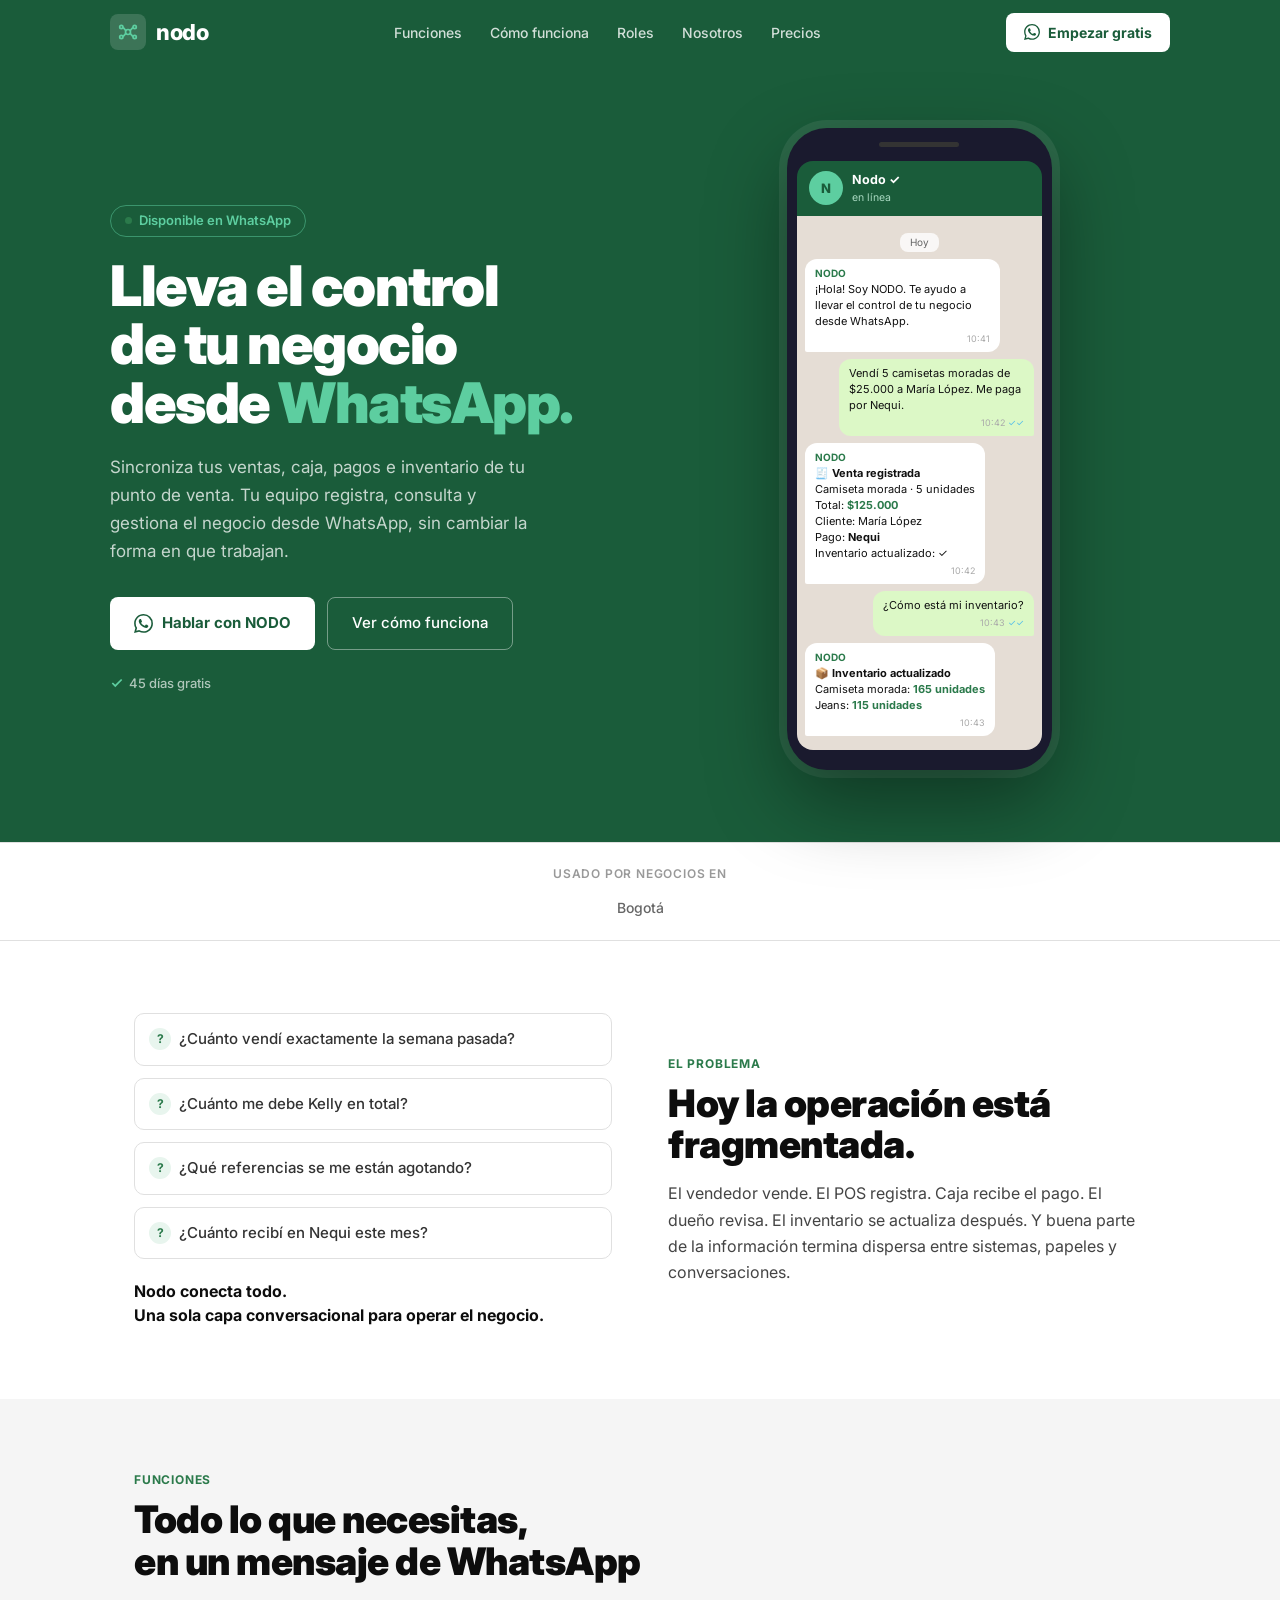
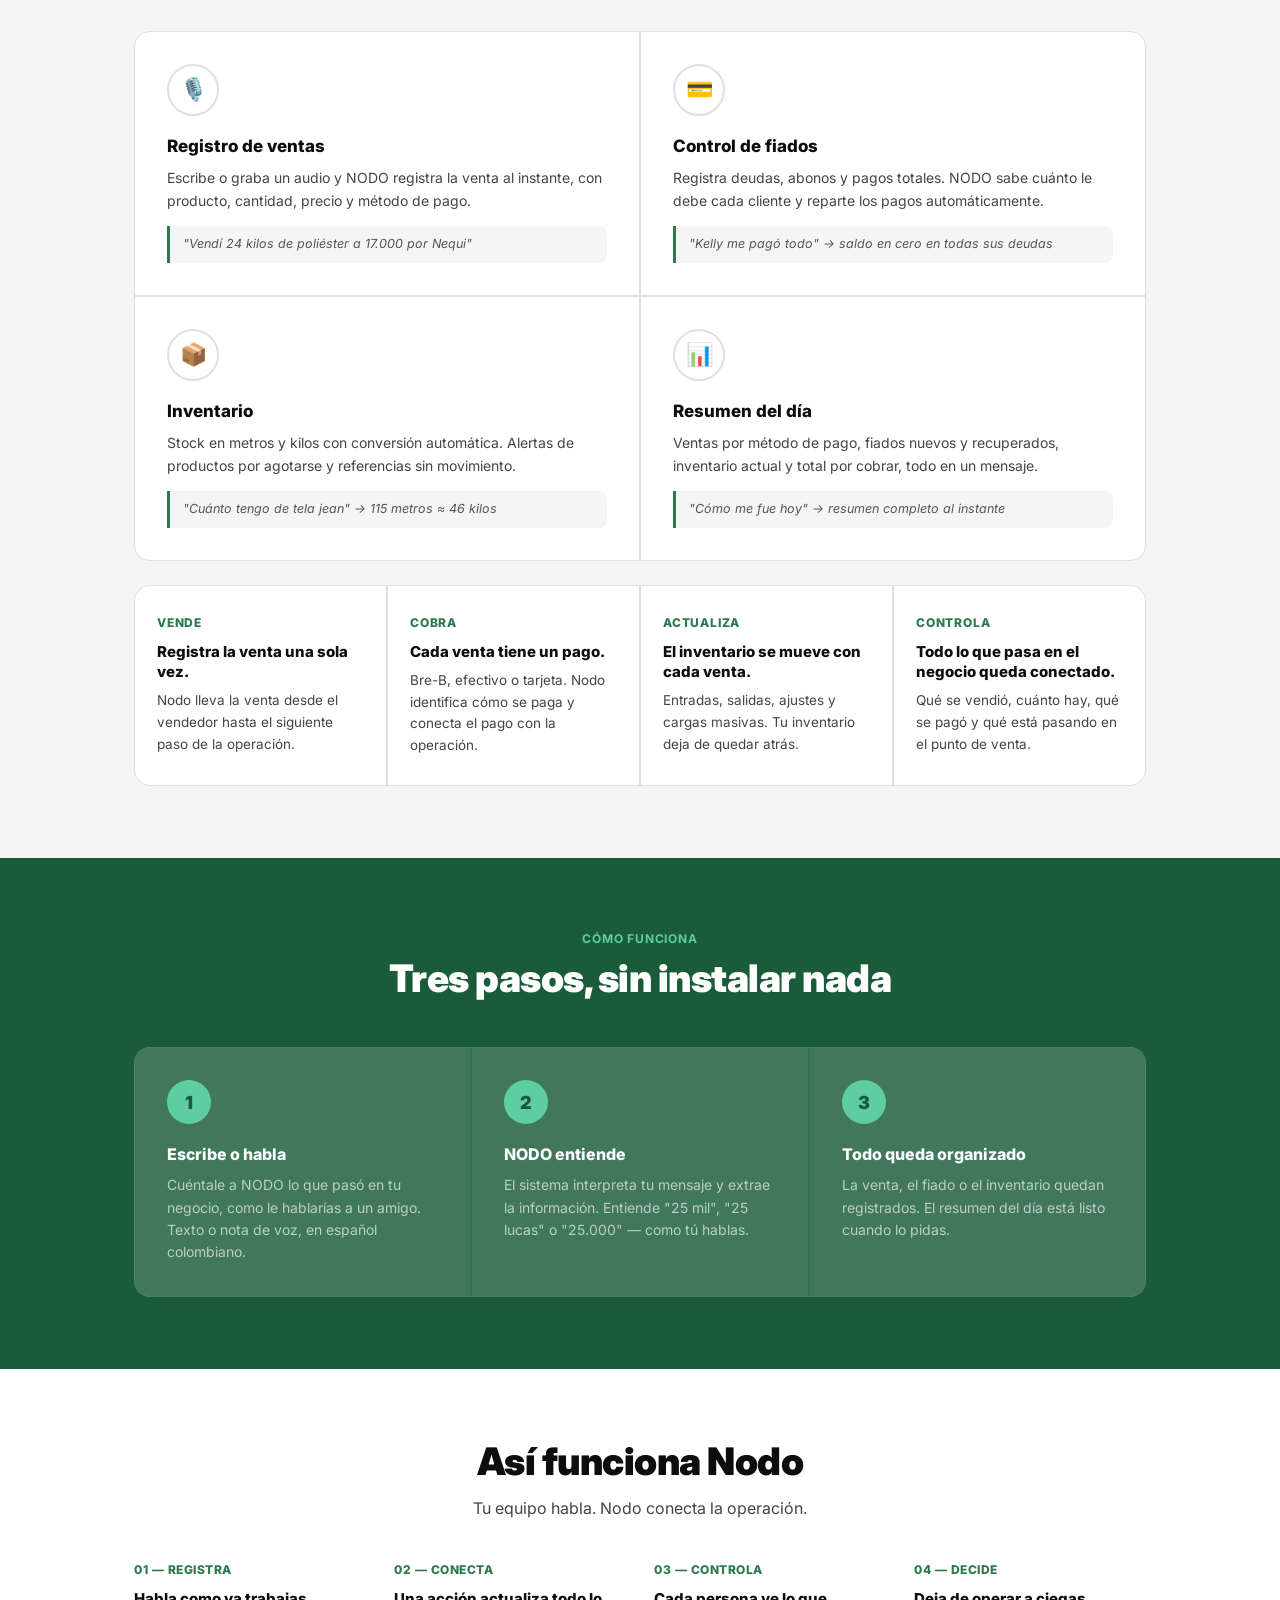
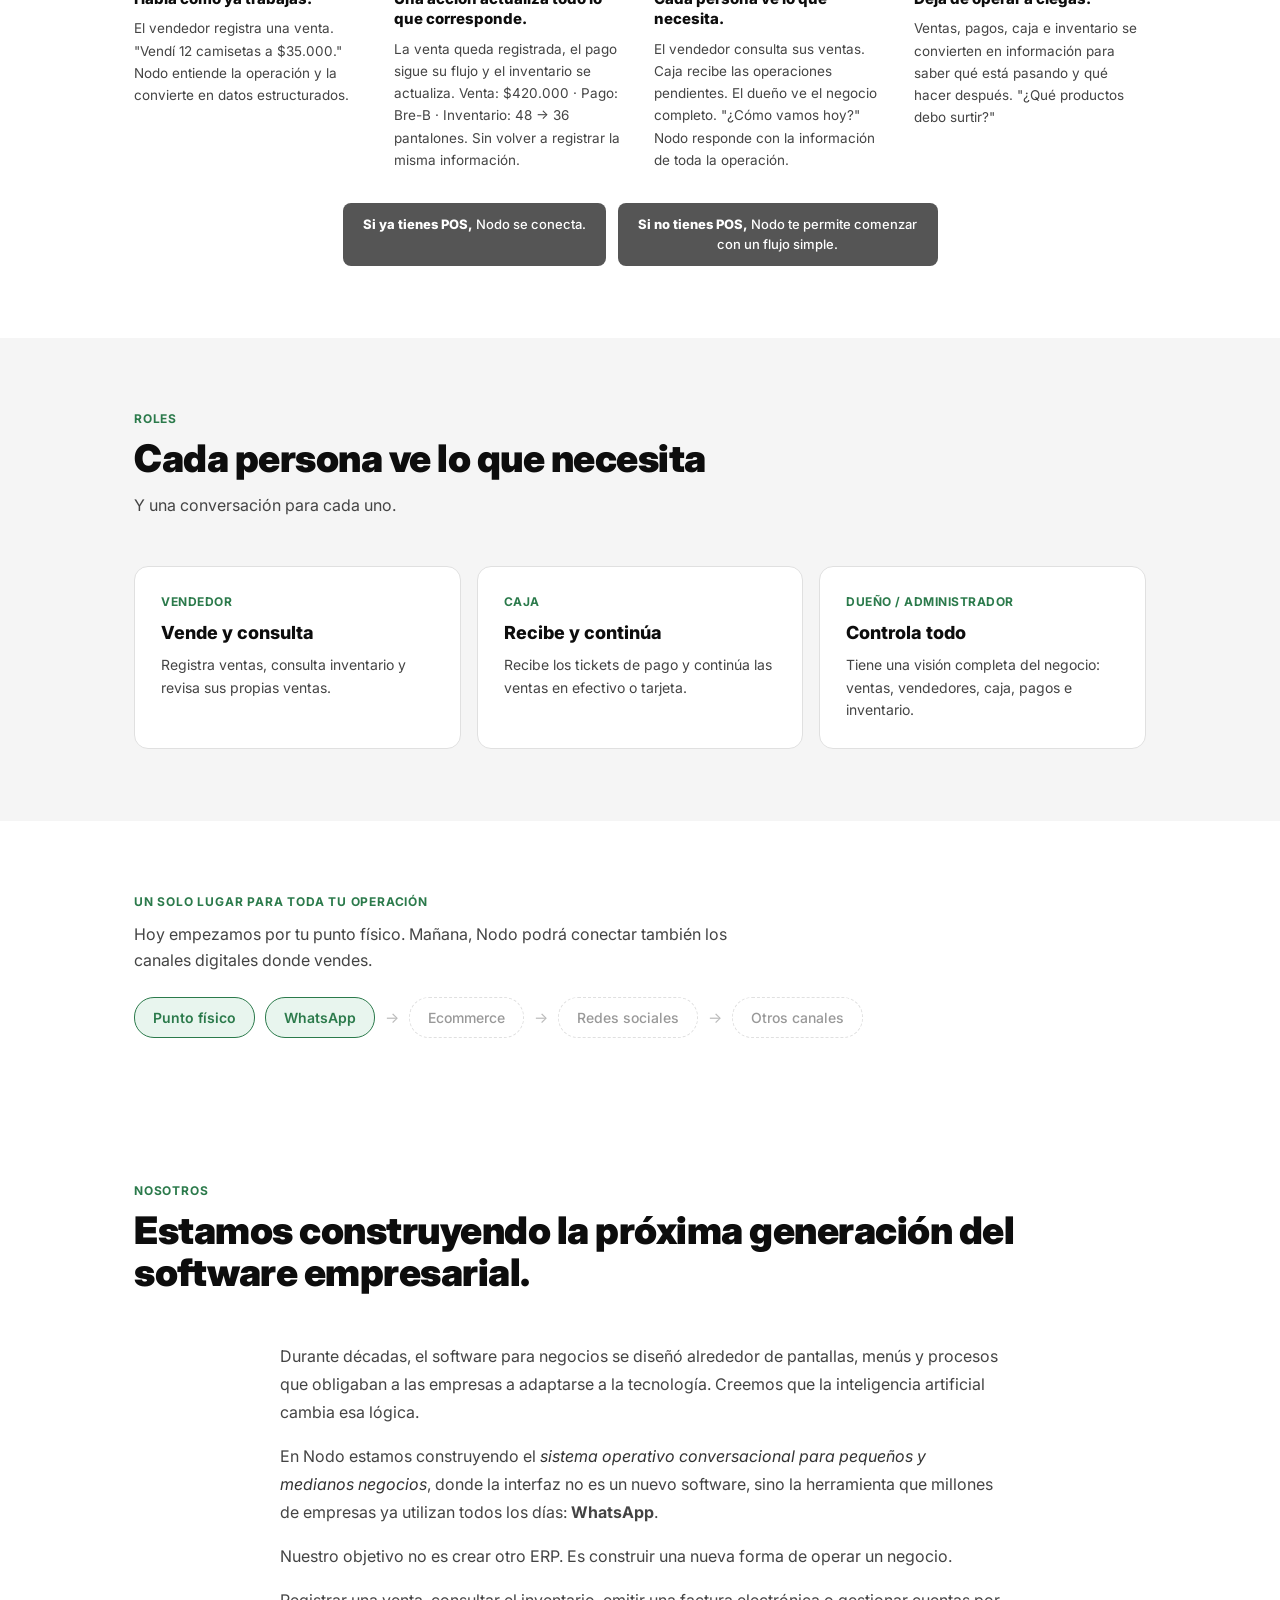
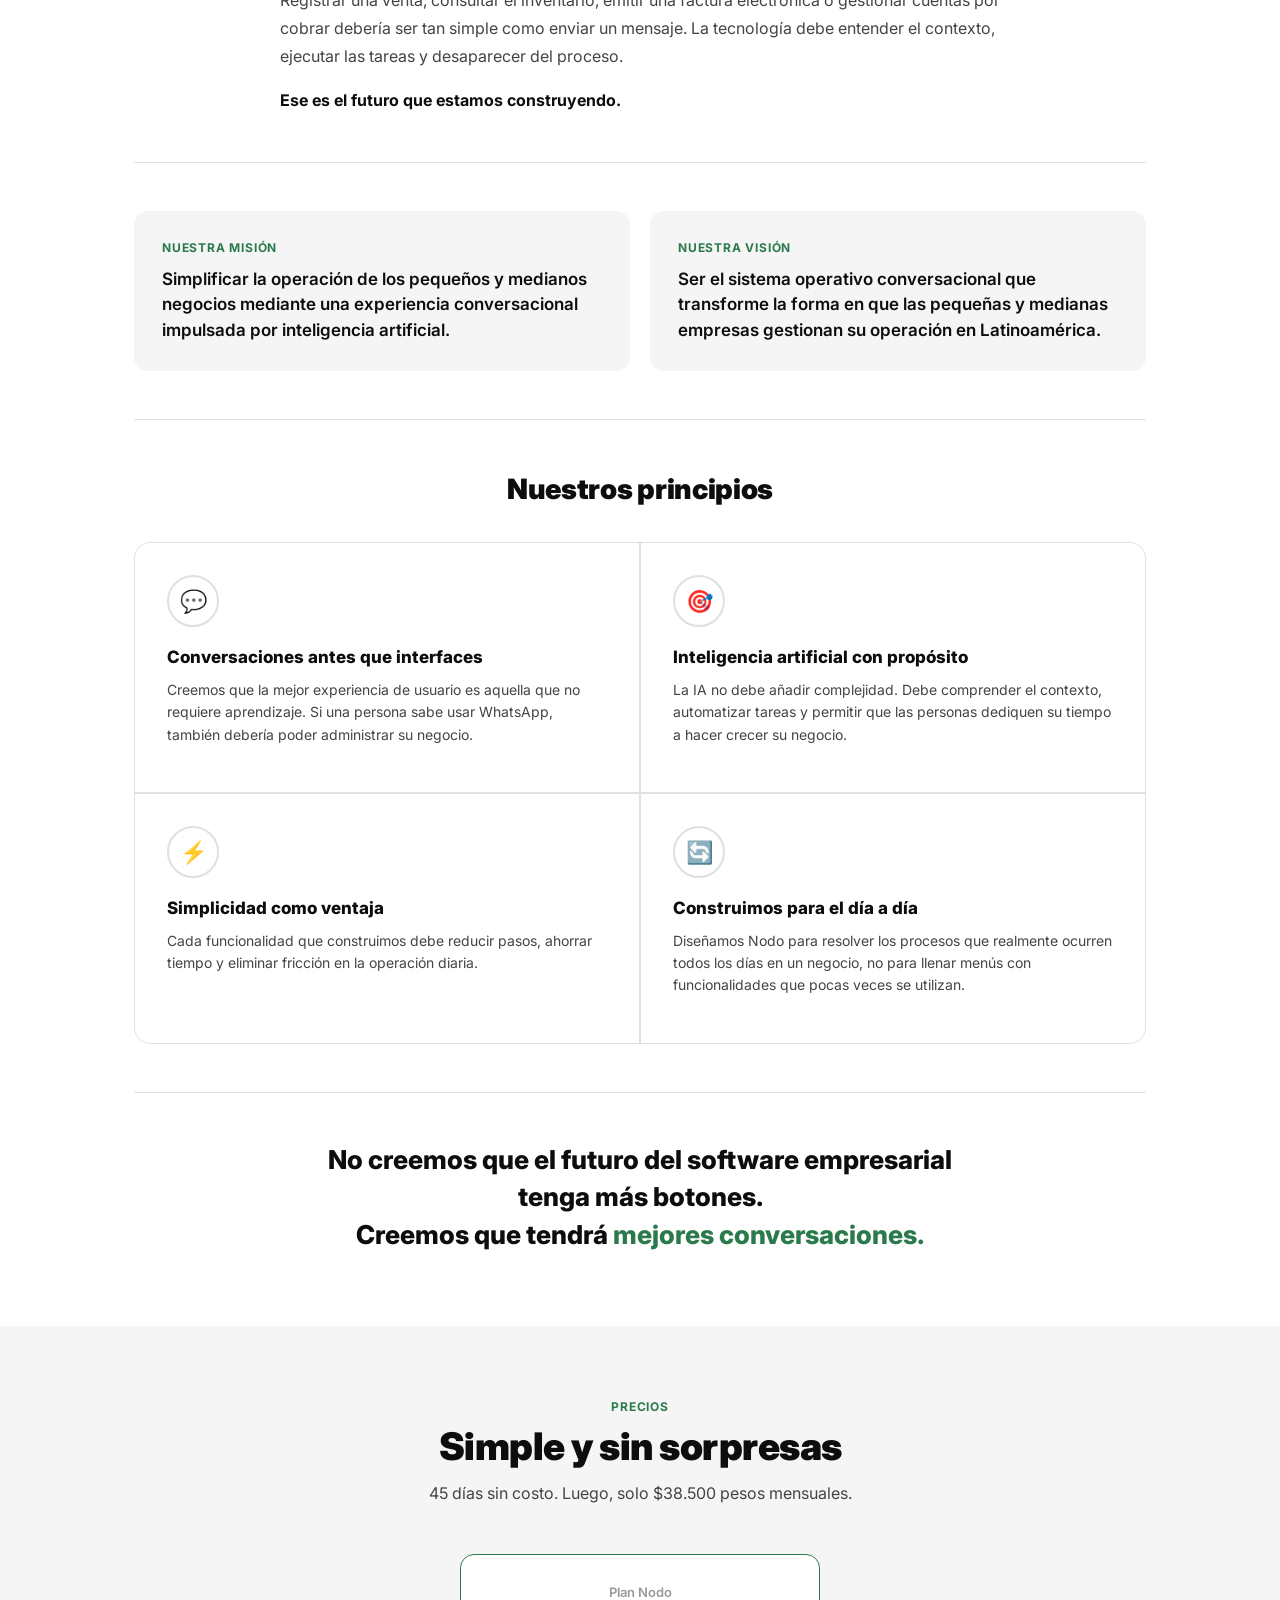
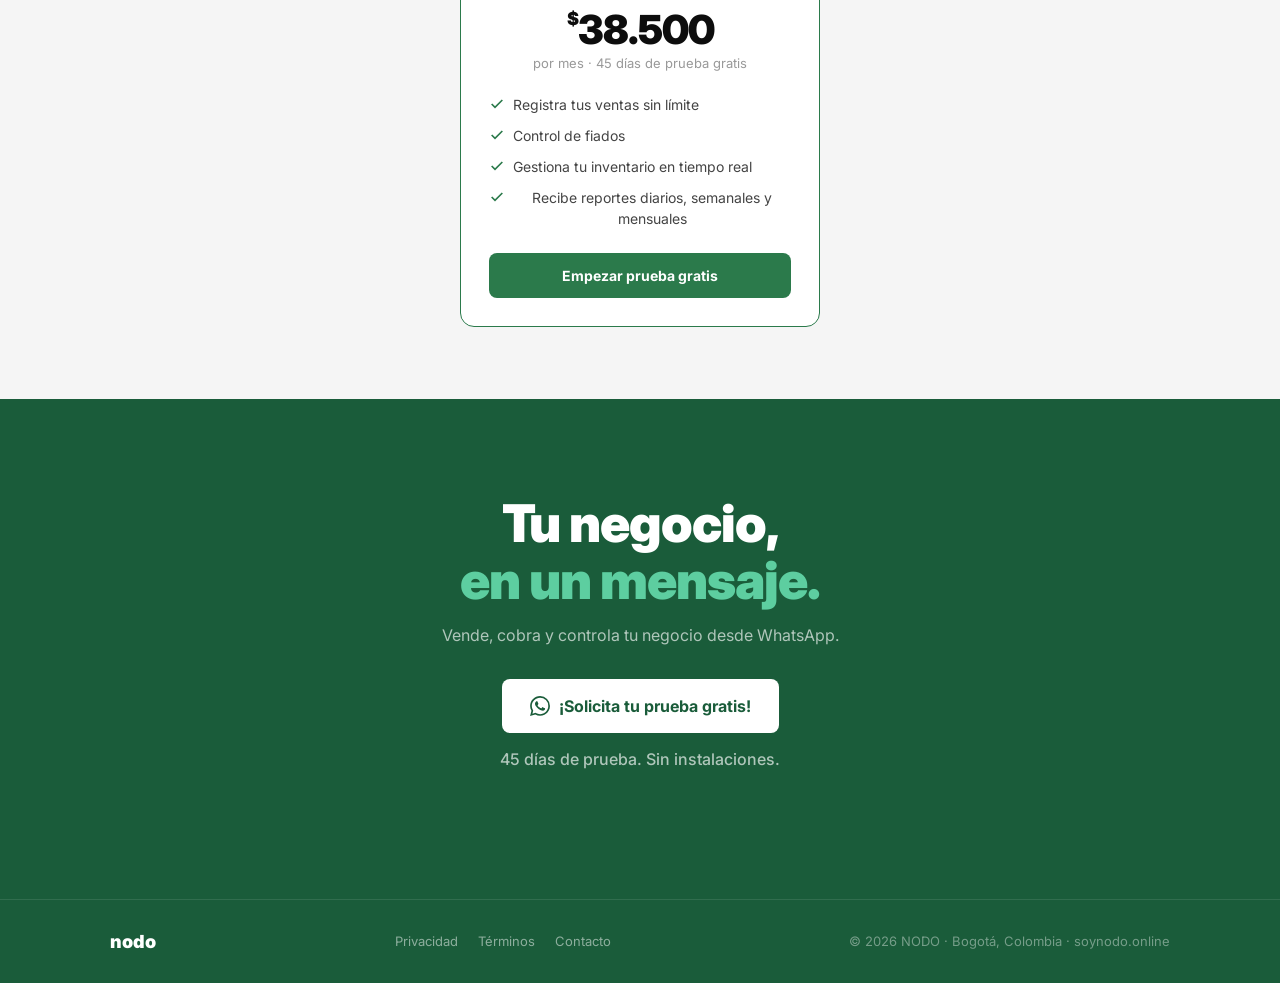
==== index.html @ f7e4795a "MVP 2" ====
<!DOCTYPE html>
<html lang="es">
<head>
<meta charset="UTF-8">
<meta name="viewport" content="width=device-width, initial-scale=1.0">
<title>NODO — Tu negocio, en un mensaje.</title>
<meta name="description" content="Sincroniza tus ventas, caja, pagos e inventario de tu punto de venta. Vende, cobra y controla tu negocio desde WhatsApp.">
<meta property="og:title" content="NODO — Tu negocio, en un mensaje.">
<meta property="og:description" content="Sincroniza tus ventas, caja, pagos e inventario de tu punto de venta. Vende, cobra y controla tu negocio desde WhatsApp.">
<meta property="og:type" content="website">
<link rel="preconnect" href="https://fonts.googleapis.com">
<link rel="preconnect" href="https://fonts.gstatic.com" crossorigin>
<link href="https://fonts.googleapis.com/css2?family=Inter:wght@400;500;600;700;800;900&display=swap" rel="stylesheet">
<style>
*,*::before,*::after{box-sizing:border-box;margin:0;padding:0}
html{scroll-behavior:smooth;-webkit-text-size-adjust:100%}

:root{
  --verde-hdr:  #1A5C3A;
  --verde-main: #2B7A4B;
  --verde-btn:  #2B7A4B;
  --verde-txt:  #2B7A4B;
  --verde-lt:   #E8F5EE;
  --negro:      #0D0D0D;
  --gris-txt:   #444444;
  --gris-lt:    #F5F5F5;
  --borde:      #E0E0E0;
  --blanco:     #FFFFFF;
  --f: 'Inter', sans-serif;
}

body{font-family:var(--f);color:var(--negro);background:var(--blanco);line-height:1.5;font-size:16px}

/* ── Helpers ── */
.container{max-width:1060px;margin:0 auto;padding:0 24px}
.tag-pill{
  display:inline-flex;align-items:center;gap:7px;
  border:1.5px solid var(--verde-main);
  color:var(--verde-main);border-radius:20px;
  padding:5px 14px;font-size:13px;font-weight:600;
}
.tag-pill::before{
  content:'';width:7px;height:7px;border-radius:50%;
  background:var(--verde-main);
}

/* ── Nav ── */
nav{
  background:var(--verde-hdr);
  padding:0 24px;
}
.nav-inner{
  max-width:1060px;margin:0 auto;
  display:flex;align-items:center;justify-content:space-between;
  height:64px;
}
.nav-logo{
  display:flex;align-items:center;gap:10px;
  font-size:22px;font-weight:800;color:#fff;
  letter-spacing:-0.5px;
}
.nav-logo-icon{
  width:36px;height:36px;
  background:rgba(255,255,255,0.15);
  border-radius:8px;
  display:flex;align-items:center;justify-content:center;
}
.nav-logo-icon svg{width:20px;height:20px}
.nav-links{display:flex;gap:28px;list-style:none}
.nav-links a{font-size:14px;font-weight:500;color:rgba(255,255,255,.8);text-decoration:none}
.nav-links a:hover{color:#fff}
.nav-cta{
  display:flex;align-items:center;gap:8px;
  background:#fff;color:var(--verde-hdr);
  border:none;border-radius:8px;
  padding:9px 18px;font-size:14px;font-weight:700;
  font-family:var(--f);cursor:pointer;text-decoration:none;
  transition:opacity .15s;
}
.nav-cta:hover{opacity:.9}
.nav-cta svg{width:16px;height:16px;flex-shrink:0}

/* ── Hero ── */
.hero{
  background:var(--verde-hdr);
  padding:64px 24px 72px;
}
.hero-inner{
  max-width:1060px;margin:0 auto;
  display:grid;grid-template-columns:1fr 1fr;
  gap:56px;align-items:center;
}
.hero-tag{margin-bottom:20px}
.hero h1{
  font-size:clamp(38px,5vw,56px);
  font-weight:900;
  line-height:1.05;
  letter-spacing:-1.5px;
  color:#fff;
  margin-bottom:20px;
}
.hero h1 em{
  font-style:normal;
  color:#5DCEA0;
}
.hero-desc{
  font-size:17px;color:rgba(255,255,255,.75);
  line-height:1.65;margin-bottom:32px;
  max-width:420px;
}
.hero-ctas{display:flex;gap:12px;flex-wrap:wrap;margin-bottom:24px}
.btn-wsp{
  display:inline-flex;align-items:center;gap:9px;
  background:#fff;color:var(--verde-hdr);
  border:none;border-radius:8px;
  padding:14px 24px;font-size:15px;font-weight:700;
  font-family:var(--f);cursor:pointer;text-decoration:none;
  transition:opacity .15s;
}
.btn-wsp:hover{opacity:.92}
.btn-wsp svg{width:19px;height:19px;flex-shrink:0}
.btn-outline{
  display:inline-flex;align-items:center;gap:8px;
  background:transparent;color:#fff;
  border:1.5px solid rgba(255,255,255,.4);border-radius:8px;
  padding:14px 24px;font-size:15px;font-weight:500;
  font-family:var(--f);cursor:pointer;text-decoration:none;
  transition:border-color .15s;
}
.btn-outline:hover{border-color:rgba(255,255,255,.8)}
.hero-checks{
  display:flex;gap:20px;flex-wrap:wrap;
  font-size:13px;color:rgba(255,255,255,.65);font-weight:500;
}
.hero-checks span{display:flex;align-items:center;gap:5px}
.hero-checks svg{width:14px;height:14px;color:#5DCEA0;flex-shrink:0}

/* ── Teléfono ── */
.phone-wrap{display:flex;justify-content:center}
.phone{
  background:#1a1a2e;
  border-radius:40px;
  padding:14px 10px 20px;
  width:265px;
  box-shadow:0 32px 80px rgba(0,0,0,.4),0 0 0 8px rgba(255,255,255,.08);
}
.phone-notch{
  width:80px;height:5px;background:#333;
  border-radius:3px;margin:0 auto 14px;
}
.chat-hdr{
  background:var(--verde-hdr);
  border-radius:16px 16px 0 0;
  padding:10px 12px;
  display:flex;align-items:center;gap:9px;
}
.chat-av{
  width:34px;height:34px;background:#5DCEA0;
  border-radius:50%;display:flex;align-items:center;justify-content:center;
  font-size:13px;font-weight:800;color:var(--verde-hdr);flex-shrink:0;
}
.chat-hdr-name{color:#fff;font-size:12.5px;font-weight:700}
.chat-hdr-status{color:#A8D8C0;font-size:10.5px}
.chat-body{
  background:#E5DDD5;
  padding:12px 8px 14px;
  display:flex;flex-direction:column;gap:7px;
  border-radius:0 0 16px 16px;
}
.chat-date{text-align:center}
.chat-date span{
  background:rgba(255,255,255,.78);
  color:#666;font-size:10px;
  padding:2px 10px;border-radius:8px;display:inline-block;
}
.bu,.bn{
  max-width:195px;border-radius:12px;
  padding:7px 10px;font-size:11px;line-height:1.45;
}
.bu{
  align-self:flex-end;
  background:#DCF8C6;color:#111;
  border-bottom-right-radius:2px;
}
.bn{
  align-self:flex-start;
  background:#fff;color:#111;
  border-bottom-left-radius:2px;
}
.bn-name{font-size:10px;font-weight:700;color:var(--verde-main);margin-bottom:2px}
.bt{font-size:9px;color:#aaa;text-align:right;margin-top:2px}
.bck{color:#53BDEB}
.bb{font-weight:700}
.bg{color:var(--verde-main);font-weight:700}

/* ── Partners strip ── */
.strip{
  border-top:1px solid var(--borde);
  border-bottom:1px solid var(--borde);
  padding:22px 0;text-align:center;
}
.strip p{font-size:12px;color:#999;font-weight:600;text-transform:uppercase;letter-spacing:.8px;margin-bottom:14px}
.strip-cities{
  display:flex;align-items:center;justify-content:center;
  gap:10px;flex-wrap:wrap;
}
.strip-cities span{font-size:14px;color:#666;font-weight:500}
.strip-cities .dot{color:#ccc}

/* ── Sección genérica ── */
.sec{padding:72px 0}
.sec-alt{background:var(--gris-lt)}
.sec-verde{background:var(--verde-hdr)}
.eyebrow{
  font-size:12px;font-weight:700;color:var(--verde-main);
  text-transform:uppercase;letter-spacing:.8px;margin-bottom:10px;
}
.eyebrow-white{color:#5DCEA0}
.sec-title{
  font-size:clamp(26px,4vw,38px);
  font-weight:900;letter-spacing:-.5px;line-height:1.1;
  margin-bottom:12px;
}
.sec-title-white{color:#fff}
.sec-sub{font-size:16px;color:var(--gris-txt);line-height:1.65;max-width:520px}
.sec-sub-white{color:rgba(255,255,255,.7)}
.sec-hdr{margin-bottom:48px}

/* ── Problema ── */
.problema-inner{
  display:grid;grid-template-columns:1fr 1fr;
  gap:56px;align-items:center;
}
.preguntas{display:flex;flex-direction:column;gap:12px}
.preg{
  background:#fff;
  border:1.5px solid var(--borde);
  border-radius:10px;
  padding:14px 18px 14px 44px;
  font-size:15px;color:#333;font-weight:500;
  position:relative;
}
.preg::before{
  content:'?';
  position:absolute;left:14px;top:50%;transform:translateY(-50%);
  width:22px;height:22px;background:var(--verde-lt);
  border-radius:50%;font-size:12px;font-weight:700;
  color:var(--verde-main);text-align:center;line-height:22px;
}

/* ── Features ── */
.feat-grid{
  display:grid;grid-template-columns:repeat(2,1fr);
  gap:2px;background:var(--borde);
  border-radius:16px;overflow:hidden;border:1px solid var(--borde);
}
.feat{
  background:#fff;padding:32px;
}
.feat-ico{
  width:52px;height:52px;border-radius:50%;
  border:2px solid var(--borde);
  display:flex;align-items:center;justify-content:center;
  margin-bottom:18px;font-size:22px;
  background:#fff;
}
.feat h3{font-size:17px;font-weight:800;margin-bottom:8px}
.feat p{font-size:14px;color:var(--gris-txt);line-height:1.6;margin-bottom:14px}
.feat-ej{
  background:var(--gris-lt);
  border-left:3px solid var(--verde-main);
  border-radius:0 8px 8px 0;
  padding:9px 13px;
  font-size:12.5px;color:#555;font-style:italic;line-height:1.5;
}
.flujo-grid{
  display:grid;grid-template-columns:repeat(4,1fr);
  gap:2px;background:var(--borde);
  border-radius:16px;overflow:hidden;border:1px solid var(--borde);
  margin-top:24px;
}
.flujo-item{background:#fff;padding:28px 22px}
.flujo-label{font-size:12px;font-weight:800;color:var(--verde-main);text-transform:uppercase;letter-spacing:.8px;margin-bottom:10px}
.flujo-item h4{font-size:15px;font-weight:800;margin-bottom:8px;line-height:1.35}
.flujo-item p{font-size:13.5px;color:var(--gris-txt);line-height:1.6}

/* ── Pasos ── */
.pasos-grid{
  display:grid;grid-template-columns:repeat(3,1fr);
  gap:2px;background:rgba(255,255,255,.12);
  border-radius:16px;overflow:hidden;
  border:1px solid rgba(255,255,255,.12);
  margin-top:48px;
}
.paso{
  background:rgba(255,255,255,.06);
  padding:32px;
}
.paso-num{
  width:44px;height:44px;
  background:#5DCEA0;color:var(--verde-hdr);
  border-radius:50%;display:flex;align-items:center;justify-content:center;
  font-size:18px;font-weight:900;margin-bottom:18px;
}
.paso h3{font-size:16px;font-weight:800;color:#fff;margin-bottom:8px}
.paso p{font-size:14px;color:rgba(255,255,255,.65);line-height:1.6}

/* ── Así funciona (ampliado) ── */
.registra-grid{display:grid;grid-template-columns:repeat(4,1fr);gap:28px;margin-bottom:32px}
.registra-num{font-size:12px;font-weight:800;color:var(--verde-main);text-transform:uppercase;letter-spacing:.5px;margin-bottom:10px}
.registra-item h4{font-size:15px;font-weight:800;margin-bottom:8px;line-height:1.35}
.registra-item p{font-size:13.5px;color:var(--gris-txt);line-height:1.65}
.pos-badges{display:flex;gap:12px;flex-wrap:wrap;justify-content:center;margin-top:8px}
.pos-badge{background:#555;color:#fff;font-size:13px;font-weight:500;padding:12px 20px;border-radius:8px;max-width:320px;text-align:center;line-height:1.5}
.pos-badge strong{font-weight:800}

/* ── Roles ── */
.roles-grid{display:grid;grid-template-columns:repeat(3,1fr);gap:16px}
.role-card{background:#fff;border:1.5px solid var(--borde);border-radius:14px;padding:26px}
.role-tag{font-size:12px;color:var(--verde-main);font-weight:700;text-transform:uppercase;letter-spacing:.5px;margin-bottom:8px}
.role-card h4{font-size:18px;font-weight:800;margin-bottom:8px}
.role-card p{font-size:14px;color:var(--gris-txt);line-height:1.6}

/* ── Canales ── */
.canales-row{display:flex;align-items:center;gap:10px;flex-wrap:wrap;margin-top:24px}
.canal-chip{
  border-radius:20px;padding:9px 18px;font-size:14px;font-weight:600;
  border:1.5px solid var(--verde-main);color:var(--verde-main);background:var(--verde-lt);
}
.canal-chip.proximo{border:1.5px dashed var(--borde);color:#999;background:transparent;font-weight:500}
.canal-arrow{color:#bbb;font-size:15px}

/* ── Nosotros ── */
.nosotros-lead{max-width:720px;margin:0 auto 8px}
.nosotros-lead p{font-size:16px;color:var(--gris-txt);line-height:1.75;margin-bottom:16px}
.nosotros-lead p:last-child{margin-bottom:0}
.nosotros-lead em{font-style:italic;color:#333}
.divider{border-top:1px solid var(--borde);margin:48px 0}
.duo-grid{display:grid;grid-template-columns:1fr 1fr;gap:20px}
.duo-card{background:var(--gris-lt);border-radius:14px;padding:28px}
.duo-label{font-size:12px;font-weight:700;color:var(--verde-main);text-transform:uppercase;letter-spacing:.8px;margin-bottom:10px}
.duo-text{font-size:17px;color:var(--negro);font-weight:600;line-height:1.5}
.principios-hdr{text-align:center;margin-bottom:32px}
.principios-title{font-size:clamp(22px,3vw,28px);font-weight:900;letter-spacing:-.3px}
.conviccion{max-width:640px;margin:0 auto;text-align:center;font-size:clamp(20px,2.6vw,26px);font-weight:800;color:var(--negro);line-height:1.45}

/* ── Stats ── */
.stats-grid{
  display:grid;grid-template-columns:repeat(3,1fr);
  gap:16px;margin-bottom:48px;
}
.stat{
  background:#fff;border:1.5px solid var(--borde);
  border-radius:12px;padding:24px;text-align:center;
}
.stat-n{
  font-size:40px;font-weight:900;color:var(--verde-main);
  letter-spacing:-1px;line-height:1;margin-bottom:5px;
}
.stat-l{font-size:13px;color:#666;font-weight:500}

/* ── Testimonios ── */
.testis{display:grid;grid-template-columns:repeat(2,1fr);gap:16px}
.testi{
  background:#fff;border:1.5px solid var(--borde);
  border-radius:12px;padding:24px;
}
.testi-stars{color:var(--verde-main);font-size:14px;margin-bottom:12px}
.testi-txt{
  font-size:14px;color:#333;line-height:1.7;
  margin-bottom:16px;font-style:italic;
}
.testi-txt::before{content:'\201C'}
.testi-txt::after{content:'\201D'}
.testi-aut{display:flex;align-items:center;gap:10px}
.testi-av{
  width:38px;height:38px;border-radius:50%;
  background:var(--verde-lt);
  display:flex;align-items:center;justify-content:center;
  font-size:13px;font-weight:700;color:var(--verde-main);flex-shrink:0;
}
.testi-n{font-size:13px;font-weight:700}
.testi-r{font-size:12px;color:#999}

/* ── Precios ── */
.precios-grid{
  display:grid;grid-template-columns:repeat(2,1fr);
  gap:16px;max-width:680px;margin:48px auto 0;
}
.precio{
  background:#fff;border:1.5px solid var(--borde);
  border-radius:14px;padding:28px;
}
.precio.feat-p{
  border-color:var(--verde-main);position:relative;
}
.badge-p{
  position:absolute;top:-13px;left:50%;transform:translateX(-50%);
  background:var(--verde-main);color:#fff;
  font-size:11px;font-weight:700;
  padding:4px 14px;border-radius:20px;white-space:nowrap;
}
.plan-name{font-size:13px;color:#999;font-weight:600;margin-bottom:8px}
.plan-price{
  font-size:40px;font-weight:900;color:var(--negro);
  letter-spacing:-1px;line-height:1;margin-bottom:4px;
}
.plan-price sup{font-size:18px;vertical-align:top;margin-top:6px}
.plan-per{font-size:13px;color:#999;margin-bottom:20px}
.plan-feats{list-style:none;display:flex;flex-direction:column;gap:10px;margin-bottom:24px}
.plan-feats li{
  display:flex;align-items:flex-start;gap:8px;
  font-size:14px;color:#444;
}
.plan-feats li svg{width:16px;height:16px;color:var(--verde-main);flex-shrink:0;margin-top:2px}
.plan-cta{
  display:block;width:100%;text-align:center;
  padding:12px;border-radius:8px;font-size:14px;font-weight:700;
  font-family:var(--f);cursor:pointer;text-decoration:none;
  transition:all .15s;
}
.plan-cta.outline{border:1.5px solid var(--borde);color:#555;background:transparent}
.plan-cta.outline:hover{border-color:var(--verde-main);color:var(--verde-main)}
.plan-cta.solid{background:var(--verde-main);color:#fff;border:none}
.plan-cta.solid:hover{background:var(--verde-hdr)}

/* ── CTA final ── */
.cta-sec{
  background:var(--verde-hdr);
  padding:96px 24px;text-align:center;
}
.cta-sec h2{
  font-size:clamp(32px,5vw,52px);
  font-weight:900;color:#fff;
  letter-spacing:-1px;line-height:1.1;margin-bottom:14px;
}
.cta-sec h2 em{font-style:normal;color:#5DCEA0}
.cta-sec p{font-size:16px;color:rgba(255,255,255,.65);margin-bottom:32px}
.cta-note{margin-top:14px;font-size:13px;color:#5DCEA0;font-weight:500}

/* ── Footer ── */
footer{
  background:var(--verde-hdr);
  border-top:1px solid rgba(255,255,255,.1);
  padding:28px 24px;
}
.footer-inner{
  max-width:1060px;margin:0 auto;
  display:flex;align-items:center;justify-content:space-between;
  flex-wrap:wrap;gap:16px;
}
.footer-logo{font-size:18px;font-weight:900;color:#fff}
.footer-links{display:flex;gap:20px}
.footer-links a{font-size:13px;color:rgba(255,255,255,.5);text-decoration:none}
.footer-links a:hover{color:#fff}
.footer-copy{font-size:13px;color:rgba(255,255,255,.4)}

/* ── Responsive ── */
@media(max-width:768px){
  .hero-inner{grid-template-columns:1fr;gap:40px;padding-bottom:0}
  .phone-wrap{display:none}
  .problema-inner{grid-template-columns:1fr}
  .feat-grid{grid-template-columns:1fr}
  .flujo-grid{grid-template-columns:1fr}
  .pasos-grid{grid-template-columns:1fr}
  .registra-grid{grid-template-columns:1fr}
  .roles-grid{grid-template-columns:1fr}
  .canales-row{flex-wrap:wrap}
  .stats-grid{grid-template-columns:repeat(2,1fr)}
  .testis{grid-template-columns:1fr}
  .precios-grid{grid-template-columns:1fr;max-width:360px}
  .duo-grid{grid-template-columns:1fr}
  .nav-links{display:none}
}
@media(prefers-reduced-motion:reduce){*{animation:none!important;transition:none!important}}
</style>
</head>
<body>

<!-- NAV -->
<nav>
  <div class="nav-inner">
    <div class="nav-logo">
      <div class="nav-logo-icon">
        <svg viewBox="0 0 24 24" fill="none" stroke="#5DCEA0" stroke-width="2" aria-hidden="true"><circle cx="12" cy="12" r="3"/><circle cx="4" cy="6" r="2"/><circle cx="20" cy="6" r="2"/><circle cx="4" cy="18" r="2"/><circle cx="20" cy="18" r="2"/><line x1="6" y1="6.5" x2="10" y2="11"/><line x1="18" y1="6.5" x2="14" y2="11"/><line x1="6" y1="17.5" x2="10" y2="13"/><line x1="18" y1="17.5" x2="14" y2="13"/></svg>
      </div>
      nodo
    </div>
    <ul class="nav-links">
      <li><a href="#funciones">Funciones</a></li>
      <li><a href="#como">Cómo funciona</a></li>
      <li><a href="#roles">Roles</a></li>
      <li><a href="#nosotros">Nosotros</a></li>
      <li><a href="#precios">Precios</a></li>
    </ul>
    <a href="https://wa.me/573115633264?text=Hola" class="nav-cta" target="_blank" rel="noopener">
      <svg viewBox="0 0 24 24" fill="currentColor" aria-hidden="true"><path d="M17.472 14.382c-.297-.149-1.758-.867-2.03-.967-.273-.099-.471-.148-.67.15-.197.297-.767.966-.94 1.164-.173.199-.347.223-.644.075-.297-.15-1.255-.463-2.39-1.475-.883-.788-1.48-1.761-1.653-2.059-.173-.297-.018-.458.13-.606.134-.133.298-.347.446-.52.149-.174.198-.298.298-.497.099-.198.05-.371-.025-.52-.075-.149-.669-1.612-.916-2.207-.242-.579-.487-.5-.669-.51-.173-.008-.371-.01-.57-.01-.198 0-.52.074-.792.372-.272.297-1.04 1.016-1.04 2.479 0 1.462 1.065 2.875 1.213 3.074.149.198 2.096 3.2 5.077 4.487.709.306 1.262.489 1.694.625.712.227 1.36.195 1.871.118.571-.085 1.758-.719 2.006-1.413.248-.694.248-1.289.173-1.413-.074-.124-.272-.198-.57-.347m-5.421 7.403h-.004a9.87 9.87 0 01-5.031-1.378l-.361-.214-3.741.982.998-3.648-.235-.374a9.86 9.86 0 01-1.51-5.26c.001-5.45 4.436-9.884 9.888-9.884 2.64 0 5.122 1.03 6.988 2.898a9.825 9.825 0 012.893 6.994c-.003 5.45-4.437 9.884-9.885 9.884m8.413-18.297A11.815 11.815 0 0012.05 0C5.495 0 .16 5.335.157 11.892c0 2.096.547 4.142 1.588 5.945L.057 24l6.305-1.654a11.882 11.882 0 005.683 1.448h.005c6.554 0 11.89-5.335 11.893-11.893a11.821 11.821 0 00-3.48-8.413z"/></svg>
      Empezar gratis
    </a>
  </div>
</nav>

<!-- HERO -->
<section class="hero">
  <div class="hero-inner">
    <div>
      <div class="hero-tag">
        <div class="tag-pill" style="border-color:rgba(93,206,160,.5);color:#5DCEA0">
          Disponible en WhatsApp
        </div>
      </div>
      <h1>Lleva el control<br>de tu negocio<br>desde <em>WhatsApp.</em></h1>
      <p class="hero-desc">Sincroniza tus ventas, caja, pagos e inventario de tu punto de venta. Tu equipo registra, consulta y gestiona el negocio desde WhatsApp, sin cambiar la forma en que trabajan.</p>
      <div class="hero-ctas">
        <a href="https://wa.me/573115633264?text=Hola" class="btn-wsp" target="_blank" rel="noopener">
          <svg viewBox="0 0 24 24" fill="currentColor" aria-hidden="true"><path d="M17.472 14.382c-.297-.149-1.758-.867-2.03-.967-.273-.099-.471-.148-.67.15-.197.297-.767.966-.94 1.164-.173.199-.347.223-.644.075-.297-.15-1.255-.463-2.39-1.475-.883-.788-1.48-1.761-1.653-2.059-.173-.297-.018-.458.13-.606.134-.133.298-.347.446-.52.149-.174.198-.298.298-.497.099-.198.05-.371-.025-.52-.075-.149-.669-1.612-.916-2.207-.242-.579-.487-.5-.669-.51-.173-.008-.371-.01-.57-.01-.198 0-.52.074-.792.372-.272.297-1.04 1.016-1.04 2.479 0 1.462 1.065 2.875 1.213 3.074.149.198 2.096 3.2 5.077 4.487.709.306 1.262.489 1.694.625.712.227 1.36.195 1.871.118.571-.085 1.758-.719 2.006-1.413.248-.694.248-1.289.173-1.413-.074-.124-.272-.198-.57-.347m-5.421 7.403h-.004a9.87 9.87 0 01-5.031-1.378l-.361-.214-3.741.982.998-3.648-.235-.374a9.86 9.86 0 01-1.51-5.26c.001-5.45 4.436-9.884 9.888-9.884 2.64 0 5.122 1.03 6.988 2.898a9.825 9.825 0 012.893 6.994c-.003 5.45-4.437 9.884-9.885 9.884m8.413-18.297A11.815 11.815 0 0012.05 0C5.495 0 .16 5.335.157 11.892c0 2.096.547 4.142 1.588 5.945L.057 24l6.305-1.654a11.882 11.882 0 005.683 1.448h.005c6.554 0 11.89-5.335 11.893-11.893a11.821 11.821 0 00-3.48-8.413z"/></svg>
          Hablar con NODO
        </a>
        <a href="#como" class="btn-outline">Ver cómo funciona</a>
      </div>
      <div class="hero-checks">
        <span>
          <svg viewBox="0 0 24 24" fill="none" stroke="currentColor" stroke-width="3" aria-hidden="true"><polyline points="20 6 9 17 4 12"/></svg>
          45 días gratis
        </span>
      </div>
    </div>

    <div class="phone-wrap">
      <div class="phone" role="img" aria-label="Chat de WhatsApp con NODO">
        <div class="phone-notch"></div>
        <div class="chat-hdr">
          <div class="chat-av">N</div>
          <div>
            <div class="chat-hdr-name">Nodo ✓</div>
            <div class="chat-hdr-status">en línea</div>
          </div>
        </div>
        <div class="chat-body">
          <div class="chat-date"><span>Hoy</span></div>

          <div class="bn">
            <div class="bn-name">NODO</div>
            ¡Hola! Soy NODO. Te ayudo a llevar el control de tu negocio desde WhatsApp.
            <div class="bt">10:41</div>
          </div>

          <div class="bu">
            Vendí 5 camisetas moradas de $25.000 a María López. Me paga por Nequi.
            <div class="bt">10:42 <span class="bck">✓✓</span></div>
          </div>

          <div class="bn">
            <div class="bn-name">NODO</div>
            <span class="bb">🧾 Venta registrada</span><br>
            Camiseta morada · 5 unidades<br>
            Total: <span class="bg">$125.000</span><br>
            Cliente: María López<br>
            Pago: <span class="bb">Nequi</span><br>
            Inventario actualizado: ✓
            <div class="bt">10:42</div>
          </div>

          <div class="bu">
            ¿Cómo está mi inventario?
            <div class="bt">10:43 <span class="bck">✓✓</span></div>
          </div>

          <div class="bn">
            <div class="bn-name">NODO</div>
            <span class="bb">📦 Inventario actualizado</span><br>
            Camiseta morada: <span class="bg">165 unidades</span><br>
            Jeans: <span class="bg">115 unidades</span>
            <div class="bt">10:43</div>
          </div>
        </div>
      </div>
    </div>
  </div>
</section>

<!-- STRIP -->
<div class="strip">
  <div class="container">
    <p>Usado por negocios en</p>
    <div class="strip-cities">
      <span>Bogotá</span>
    </div>
  </div>
</div>

<!-- PROBLEMA -->
<section class="sec">
  <div class="container">
    <div class="problema-inner">
      <div class="preguntas">
        <div class="preg">¿Cuánto vendí exactamente la semana pasada?</div>
        <div class="preg">¿Cuánto me debe Kelly en total?</div>
        <div class="preg">¿Qué referencias se me están agotando?</div>
        <div class="preg">¿Cuánto recibí en Nequi este mes?</div>
        <p style="font-size:16px;font-weight:700;color:var(--negro);margin-top:8px">Nodo conecta todo.<br>Una sola capa conversacional para operar el negocio.</p>
      </div>
      <div>
        <div class="eyebrow">El problema</div>
        <h2 class="sec-title">Hoy la operación está fragmentada.</h2>
        <p class="sec-sub" style="margin-top:14px">El vendedor vende. El POS registra. Caja recibe el pago. El dueño revisa. El inventario se actualiza después. Y buena parte de la información termina dispersa entre sistemas, papeles y conversaciones.</p>
      </div>
    </div>
  </div>
</section>

<!-- FUNCIONES -->
<section class="sec sec-alt" id="funciones">
  <div class="container">
    <div class="sec-hdr">
      <div class="eyebrow">Funciones</div>
      <h2 class="sec-title">Todo lo que necesitas,<br>en un mensaje de WhatsApp</h2>
    </div>
    <div class="feat-grid">
      <div class="feat">
        <div class="feat-ico">🎙️</div>
        <h3>Registro de ventas</h3>
        <p>Escribe o graba un audio y NODO registra la venta al instante, con producto, cantidad, precio y método de pago.</p>
        <div class="feat-ej">"Vendí 24 kilos de poliéster a 17.000 por Nequi"</div>
      </div>
      <div class="feat">
        <div class="feat-ico">💳</div>
        <h3>Control de fiados</h3>
        <p>Registra deudas, abonos y pagos totales. NODO sabe cuánto le debe cada cliente y reparte los pagos automáticamente.</p>
        <div class="feat-ej">"Kelly me pagó todo" → saldo en cero en todas sus deudas</div>
      </div>
      <div class="feat">
        <div class="feat-ico">📦</div>
        <h3>Inventario</h3>
        <p>Stock en metros y kilos con conversión automática. Alertas de productos por agotarse y referencias sin movimiento.</p>
        <div class="feat-ej">"Cuánto tengo de tela jean" → 115 metros ≈ 46 kilos</div>
      </div>
      <div class="feat">
        <div class="feat-ico">📊</div>
        <h3>Resumen del día</h3>
        <p>Ventas por método de pago, fiados nuevos y recuperados, inventario actual y total por cobrar, todo en un mensaje.</p>
        <div class="feat-ej">"Cómo me fue hoy" → resumen completo al instante</div>
      </div>
    </div>

    <div class="flujo-grid">
      <div class="flujo-item">
        <div class="flujo-label">Vende</div>
        <h4>Registra la venta una sola vez.</h4>
        <p>Nodo lleva la venta desde el vendedor hasta el siguiente paso de la operación.</p>
      </div>
      <div class="flujo-item">
        <div class="flujo-label">Cobra</div>
        <h4>Cada venta tiene un pago.</h4>
        <p>Bre-B, efectivo o tarjeta. Nodo identifica cómo se paga y conecta el pago con la operación.</p>
      </div>
      <div class="flujo-item">
        <div class="flujo-label">Actualiza</div>
        <h4>El inventario se mueve con cada venta.</h4>
        <p>Entradas, salidas, ajustes y cargas masivas. Tu inventario deja de quedar atrás.</p>
      </div>
      <div class="flujo-item">
        <div class="flujo-label">Controla</div>
        <h4>Todo lo que pasa en el negocio queda conectado.</h4>
        <p>Qué se vendió, cuánto hay, qué se pagó y qué está pasando en el punto de venta.</p>
      </div>
    </div>
  </div>
</section>

<!-- COMO FUNCIONA -->
<section class="sec sec-verde" id="como">
  <div class="container">
    <div style="text-align:center">
      <div class="eyebrow eyebrow-white">Cómo funciona</div>
      <h2 class="sec-title sec-title-white">Tres pasos, sin instalar nada</h2>
    </div>
    <div class="pasos-grid">
      <div class="paso">
        <div class="paso-num">1</div>
        <h3>Escribe o habla</h3>
        <p>Cuéntale a NODO lo que pasó en tu negocio, como le hablarías a un amigo. Texto o nota de voz, en español colombiano.</p>
      </div>
      <div class="paso">
        <div class="paso-num">2</div>
        <h3>NODO entiende</h3>
        <p>El sistema interpreta tu mensaje y extrae la información. Entiende "25 mil", "25 lucas" o "25.000" — como tú hablas.</p>
      </div>
      <div class="paso">
        <div class="paso-num">3</div>
        <h3>Todo queda organizado</h3>
        <p>La venta, el fiado o el inventario quedan registrados. El resumen del día está listo cuando lo pidas.</p>
      </div>
    </div>
  </div>
</section>

<!-- ASÍ FUNCIONA (AMPLIADO) -->
<section class="sec">
  <div class="container">
    <div class="sec-hdr" style="text-align:center;margin-bottom:40px">
      <h2 class="sec-title">Así funciona Nodo</h2>
      <p class="sec-sub" style="margin:0 auto;max-width:560px">Tu equipo habla. Nodo conecta la operación.</p>
    </div>
    <div class="registra-grid">
      <div class="registra-item">
        <div class="registra-num">01 — Registra</div>
        <h4>Habla como ya trabajas.</h4>
        <p>El vendedor registra una venta. "Vendí 12 camisetas a $35.000." Nodo entiende la operación y la convierte en datos estructurados.</p>
      </div>
      <div class="registra-item">
        <div class="registra-num">02 — Conecta</div>
        <h4>Una acción actualiza todo lo que corresponde.</h4>
        <p>La venta queda registrada, el pago sigue su flujo y el inventario se actualiza. Venta: $420.000 · Pago: Bre-B · Inventario: 48 → 36 pantalones. Sin volver a registrar la misma información.</p>
      </div>
      <div class="registra-item">
        <div class="registra-num">03 — Controla</div>
        <h4>Cada persona ve lo que necesita.</h4>
        <p>El vendedor consulta sus ventas. Caja recibe las operaciones pendientes. El dueño ve el negocio completo. "¿Cómo vamos hoy?" Nodo responde con la información de toda la operación.</p>
      </div>
      <div class="registra-item">
        <div class="registra-num">04 — Decide</div>
        <h4>Deja de operar a ciegas.</h4>
        <p>Ventas, pagos, caja e inventario se convierten en información para saber qué está pasando y qué hacer después. "¿Qué productos debo surtir?"</p>
      </div>
    </div>
    <div class="pos-badges">
      <div class="pos-badge"><strong>Si ya tienes POS,</strong> Nodo se conecta.</div>
      <div class="pos-badge"><strong>Si no tienes POS,</strong> Nodo te permite comenzar con un flujo simple.</div>
    </div>
  </div>
</section>

<!-- ROLES -->
<section class="sec sec-alt" id="roles">
  <div class="container">
    <div class="sec-hdr">
      <div class="eyebrow">Roles</div>
      <h2 class="sec-title">Cada persona ve lo que necesita</h2>
      <p class="sec-sub" style="margin-top:10px">Y una conversación para cada uno.</p>
    </div>
    <div class="roles-grid">
      <div class="role-card">
        <div class="role-tag">Vendedor</div>
        <h4>Vende y consulta</h4>
        <p>Registra ventas, consulta inventario y revisa sus propias ventas.</p>
      </div>
      <div class="role-card">
        <div class="role-tag">Caja</div>
        <h4>Recibe y continúa</h4>
        <p>Recibe los tickets de pago y continúa las ventas en efectivo o tarjeta.</p>
      </div>
      <div class="role-card">
        <div class="role-tag">Dueño / Administrador</div>
        <h4>Controla todo</h4>
        <p>Tiene una visión completa del negocio: ventas, vendedores, caja, pagos e inventario.</p>
      </div>
    </div>
  </div>
</section>

<!-- CANALES -->
<section class="sec">
  <div class="container">
    <div class="eyebrow">Un solo lugar para toda tu operación</div>
    <p class="sec-sub" style="max-width:620px">Hoy empezamos por tu punto físico. Mañana, Nodo podrá conectar también los canales digitales donde vendes.</p>
    <div class="canales-row">
      <div class="canal-chip">Punto físico</div>
      <div class="canal-chip">WhatsApp</div>
      <span class="canal-arrow">→</span>
      <div class="canal-chip proximo">Ecommerce</div>
      <span class="canal-arrow">→</span>
      <div class="canal-chip proximo">Redes sociales</div>
      <span class="canal-arrow">→</span>
      <div class="canal-chip proximo">Otros canales</div>
    </div>
  </div>
</section>

<!-- NOSOTROS -->
<section class="sec" id="nosotros">
  <div class="container">
    <div class="sec-hdr">
      <div class="eyebrow">Nosotros</div>
      <h2 class="sec-title">Estamos construyendo la próxima generación del software empresarial.</h2>
    </div>

    <div class="nosotros-lead">
      <p>Durante décadas, el software para negocios se diseñó alrededor de pantallas, menús y procesos que obligaban a las empresas a adaptarse a la tecnología. Creemos que la inteligencia artificial cambia esa lógica.</p>
      <p>En Nodo estamos construyendo el <em>sistema operativo conversacional para pequeños y medianos negocios</em>, donde la interfaz no es un nuevo software, sino la herramienta que millones de empresas ya utilizan todos los días: <strong>WhatsApp</strong>.</p>
      <p>Nuestro objetivo no es crear otro ERP. Es construir una nueva forma de operar un negocio.</p>
      <p>Registrar una venta, consultar el inventario, emitir una factura electrónica o gestionar cuentas por cobrar debería ser tan simple como enviar un mensaje. La tecnología debe entender el contexto, ejecutar las tareas y desaparecer del proceso.</p>
      <p style="font-weight:700;color:var(--negro)">Ese es el futuro que estamos construyendo.</p>
    </div>

    <div class="divider"></div>

    <div class="duo-grid">
      <div class="duo-card">
        <div class="duo-label">Nuestra misión</div>
        <p class="duo-text">Simplificar la operación de los pequeños y medianos negocios mediante una experiencia conversacional impulsada por inteligencia artificial.</p>
      </div>
      <div class="duo-card">
        <div class="duo-label">Nuestra visión</div>
        <p class="duo-text">Ser el sistema operativo conversacional que transforme la forma en que las pequeñas y medianas empresas gestionan su operación en Latinoamérica.</p>
      </div>
    </div>

    <div class="divider"></div>

    <div class="principios-hdr">
      <h3 class="principios-title">Nuestros principios</h3>
    </div>
    <div class="feat-grid">
      <div class="feat">
        <div class="feat-ico">💬</div>
        <h3>Conversaciones antes que interfaces</h3>
        <p>Creemos que la mejor experiencia de usuario es aquella que no requiere aprendizaje. Si una persona sabe usar WhatsApp, también debería poder administrar su negocio.</p>
      </div>
      <div class="feat">
        <div class="feat-ico">🎯</div>
        <h3>Inteligencia artificial con propósito</h3>
        <p>La IA no debe añadir complejidad. Debe comprender el contexto, automatizar tareas y permitir que las personas dediquen su tiempo a hacer crecer su negocio.</p>
      </div>
      <div class="feat">
        <div class="feat-ico">⚡</div>
        <h3>Simplicidad como ventaja</h3>
        <p>Cada funcionalidad que construimos debe reducir pasos, ahorrar tiempo y eliminar fricción en la operación diaria.</p>
      </div>
      <div class="feat">
        <div class="feat-ico">🔄</div>
        <h3>Construimos para el día a día</h3>
        <p>Diseñamos Nodo para resolver los procesos que realmente ocurren todos los días en un negocio, no para llenar menús con funcionalidades que pocas veces se utilizan.</p>
      </div>
    </div>

    <div class="divider"></div>

    <p class="conviccion">No creemos que el futuro del software empresarial tenga más botones.<br>Creemos que tendrá <span style="color:var(--verde-main)">mejores conversaciones.</span></p>
  </div>
</section>

<!-- PRECIOS -->
<section class="sec sec-alt" id="precios">
  <div class="container" style="text-align:center">
    <div class="eyebrow">Precios</div>
    <h2 class="sec-title">Simple y sin sorpresas</h2>
    <p class="sec-sub" style="margin:10px auto 0">45 días sin costo. Luego, solo $38.500 pesos mensuales.</p>
    <div class="precios-grid" style="grid-template-columns:1fr;max-width:360px">
      <div class="precio feat-p">
        <div class="plan-name">Plan Nodo</div>
        <div class="plan-price"><sup>$</sup>38.500</div>
        <div class="plan-per">por mes · 45 días de prueba gratis</div>
        <ul class="plan-feats">
          <li><svg viewBox="0 0 24 24" fill="none" stroke="currentColor" stroke-width="2.5" aria-hidden="true"><polyline points="20 6 9 17 4 12"/></svg>Registra tus ventas sin límite</li>
          <li><svg viewBox="0 0 24 24" fill="none" stroke="currentColor" stroke-width="2.5" aria-hidden="true"><polyline points="20 6 9 17 4 12"/></svg>Control de fiados</li>
          <li><svg viewBox="0 0 24 24" fill="none" stroke="currentColor" stroke-width="2.5" aria-hidden="true"><polyline points="20 6 9 17 4 12"/></svg>Gestiona tu inventario en tiempo real</li>
          <li><svg viewBox="0 0 24 24" fill="none" stroke="currentColor" stroke-width="2.5" aria-hidden="true"><polyline points="20 6 9 17 4 12"/></svg>Recibe reportes diarios, semanales y mensuales</li>
        </ul>
        <a href="https://wa.me/573115633264?text=Hola, quiero el plan Pro" class="plan-cta solid" target="_blank" rel="noopener">Empezar prueba gratis</a>
      </div>
    </div>
  </div>
</section>

<!-- CTA FINAL -->
<section class="cta-sec">
  <div class="container">
    <h2>Tu negocio,<br><em>en un mensaje.</em></h2>
    <p>Vende, cobra y controla tu negocio desde WhatsApp.</p>
    <a href="https://wa.me/573115633264?text=Hola" class="btn-wsp" style="margin:0 auto;font-size:16px;padding:15px 28px" target="_blank" rel="noopener">
      <svg viewBox="0 0 24 24" fill="currentColor" style="width:20px;height:20px" aria-hidden="true"><path d="M17.472 14.382c-.297-.149-1.758-.867-2.03-.967-.273-.099-.471-.148-.67.15-.197.297-.767.966-.94 1.164-.173.199-.347.223-.644.075-.297-.15-1.255-.463-2.39-1.475-.883-.788-1.48-1.761-1.653-2.059-.173-.297-.018-.458.13-.606.134-.133.298-.347.446-.52.149-.174.198-.298.298-.497.099-.198.05-.371-.025-.52-.075-.149-.669-1.612-.916-2.207-.242-.579-.487-.5-.669-.51-.173-.008-.371-.01-.57-.01-.198 0-.52.074-.792.372-.272.297-1.04 1.016-1.04 2.479 0 1.462 1.065 2.875 1.213 3.074.149.198 2.096 3.2 5.077 4.487.709.306 1.262.489 1.694.625.712.227 1.36.195 1.871.118.571-.085 1.758-.719 2.006-1.413.248-.694.248-1.289.173-1.413-.074-.124-.272-.198-.57-.347m-5.421 7.403h-.004a9.87 9.87 0 01-5.031-1.378l-.361-.214-3.741.982.998-3.648-.235-.374a9.86 9.86 0 01-1.51-5.26c.001-5.45 4.436-9.884 9.888-9.884 2.64 0 5.122 1.03 6.988 2.898a9.825 9.825 0 012.893 6.994c-.003 5.45-4.437 9.884-9.885 9.884m8.413-18.297A11.815 11.815 0 0012.05 0C5.495 0 .16 5.335.157 11.892c0 2.096.547 4.142 1.588 5.945L.057 24l6.305-1.654a11.882 11.882 0 005.683 1.448h.005c6.554 0 11.89-5.335 11.893-11.893a11.821 11.821 0 00-3.48-8.413z"/></svg>
      ¡Solicita tu prueba gratis!
    </a>
    <p class="cta-note">45 días de prueba. Sin instalaciones.</p>
  </div>
</section>

<!-- FOOTER -->
<footer>
  <div class="footer-inner">
    <div class="footer-logo">nodo</div>
    <div class="footer-links">
      <a href="privacidad.html">Privacidad</a>
      <a href="terminos.html">Términos</a>
      <a href="https://wa.me/573115633264?text=Hola">Contacto</a>
    </div>
    <div class="footer-copy">© 2026 NODO · Bogotá, Colombia · soynodo.online</div>
  </div>
</footer>

</body>
</html>
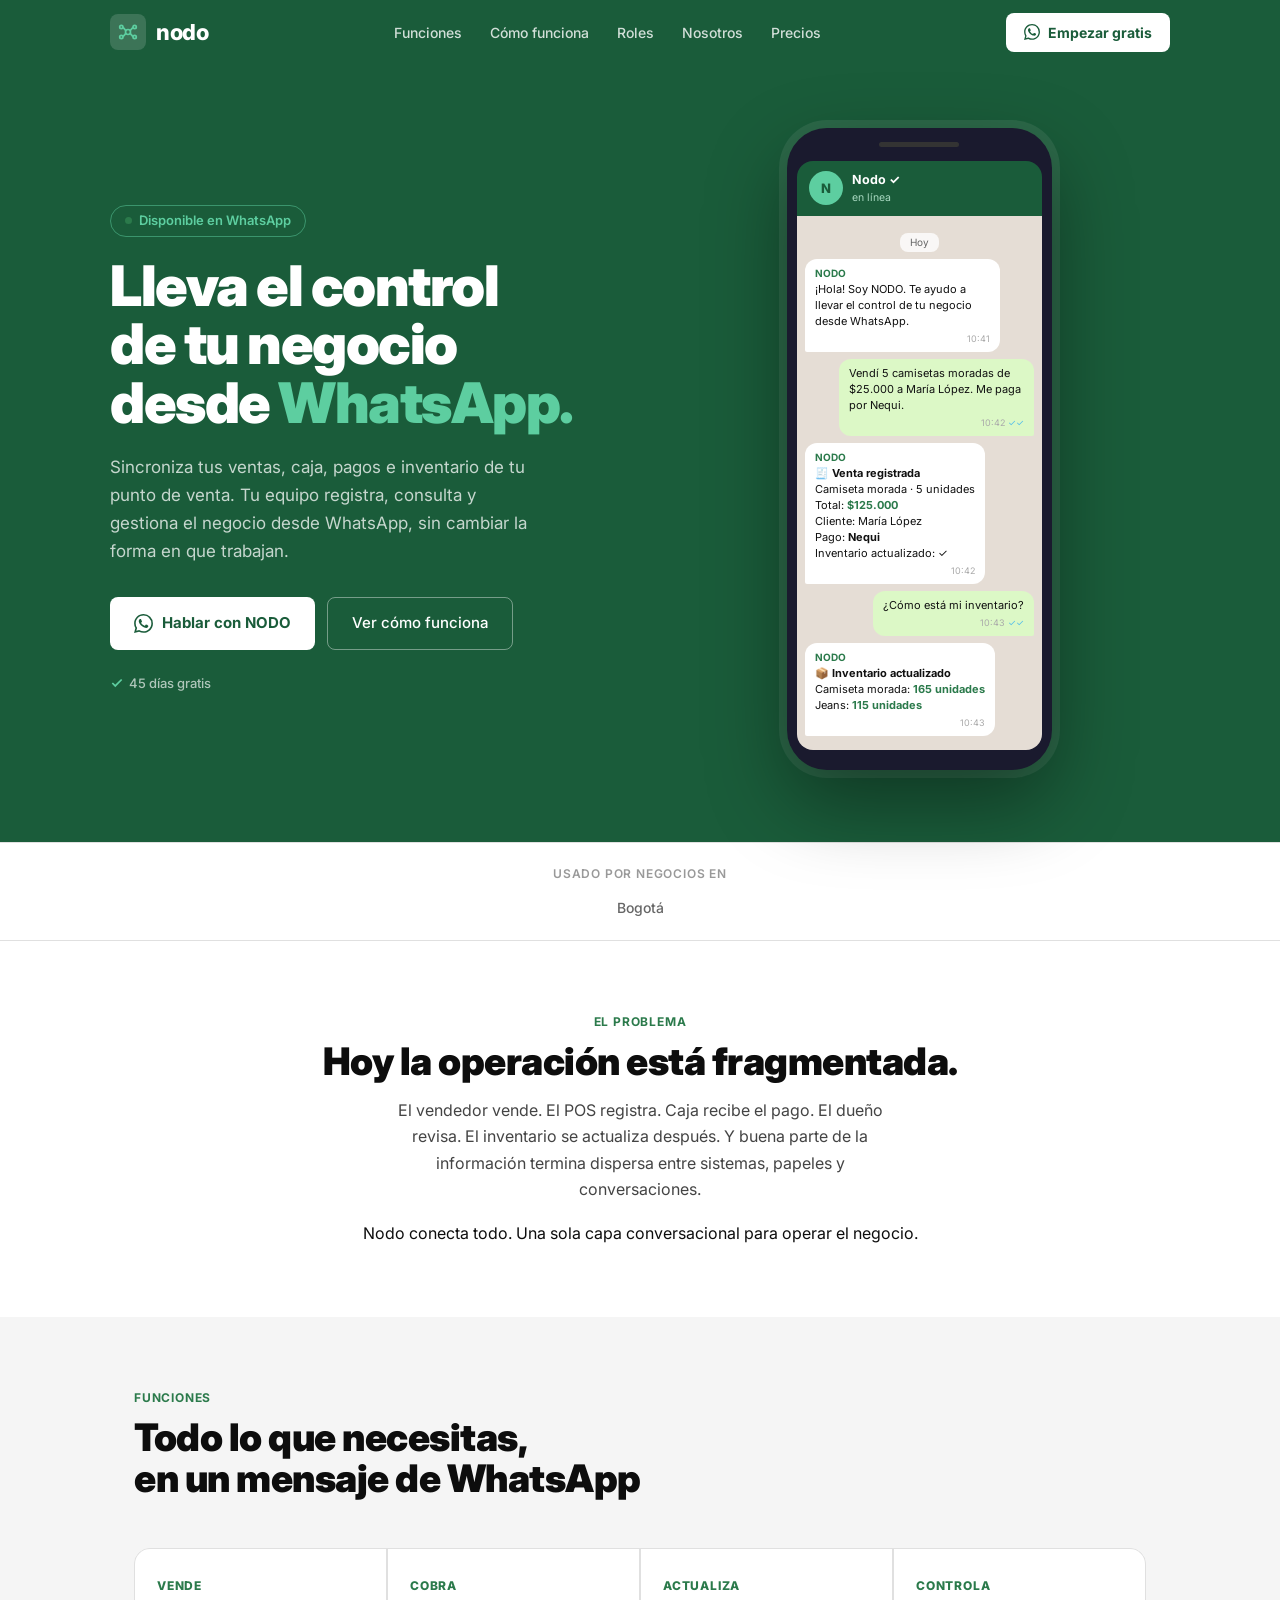
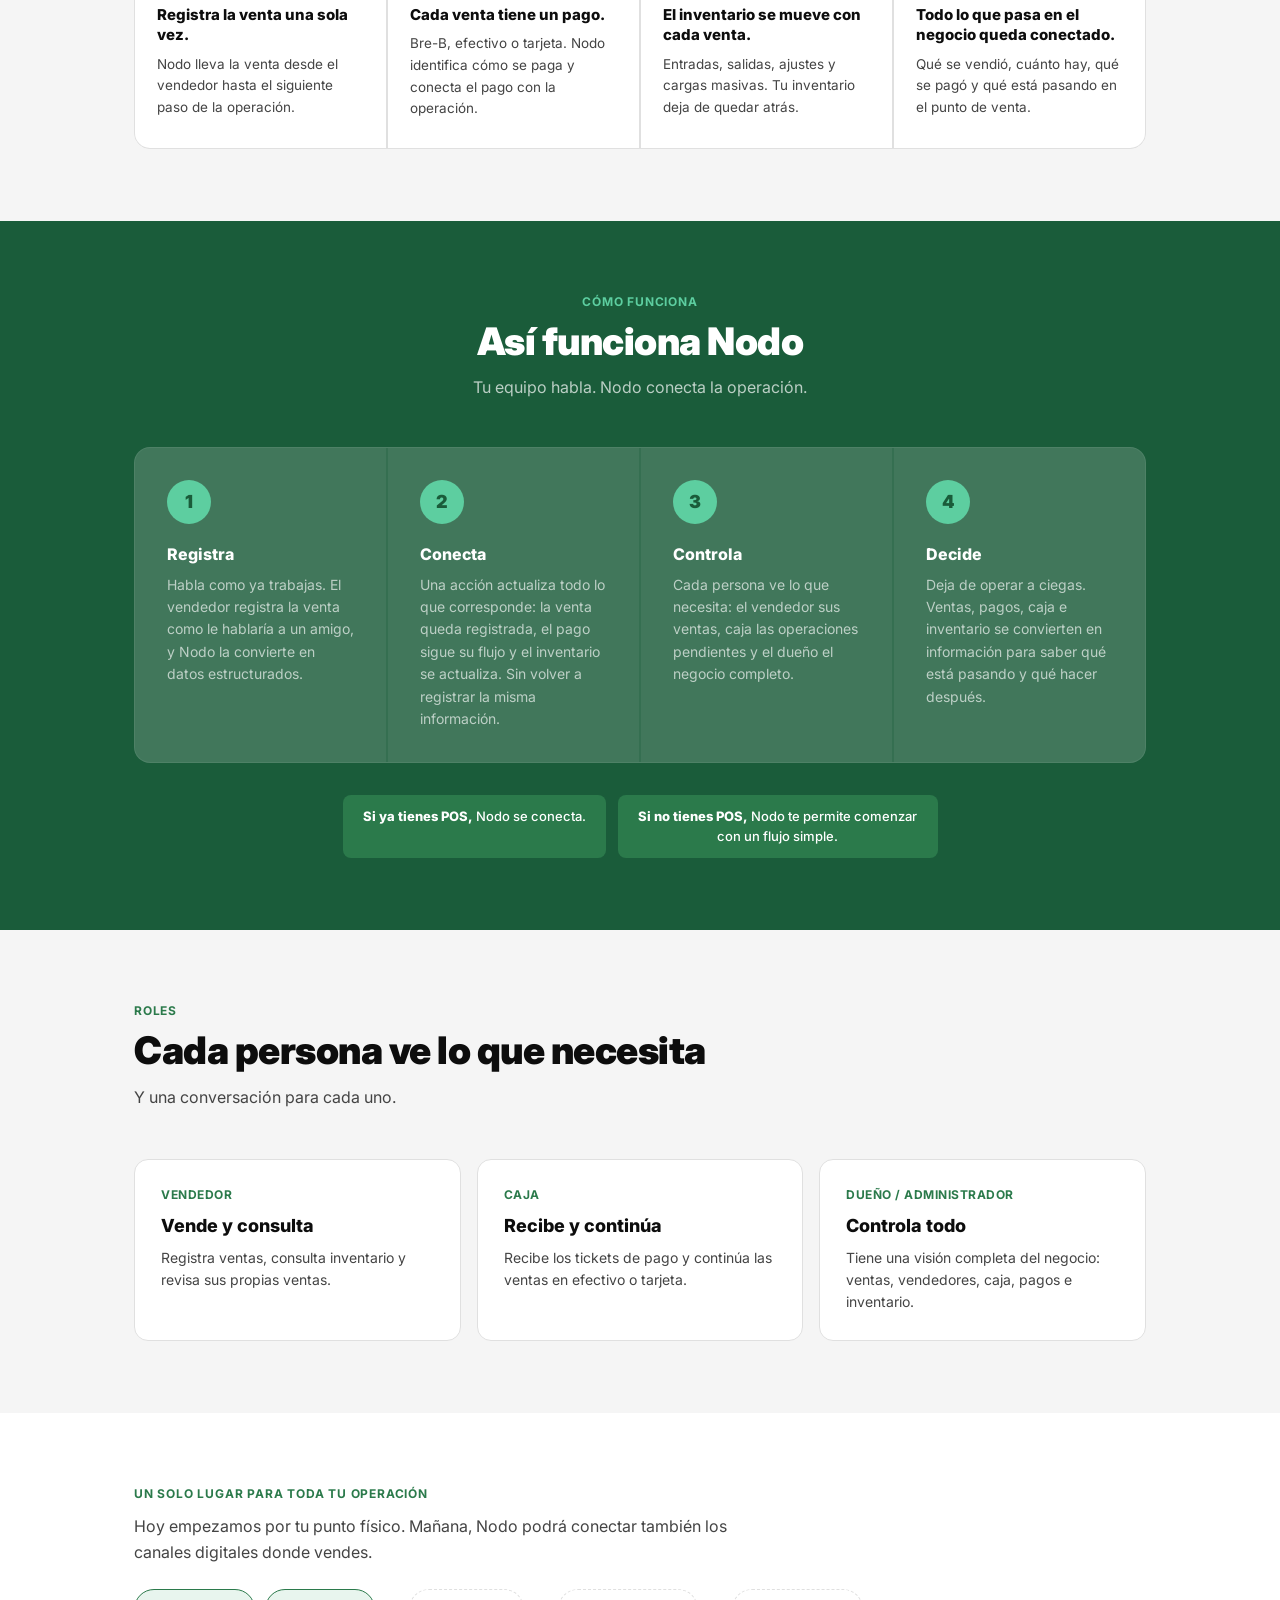
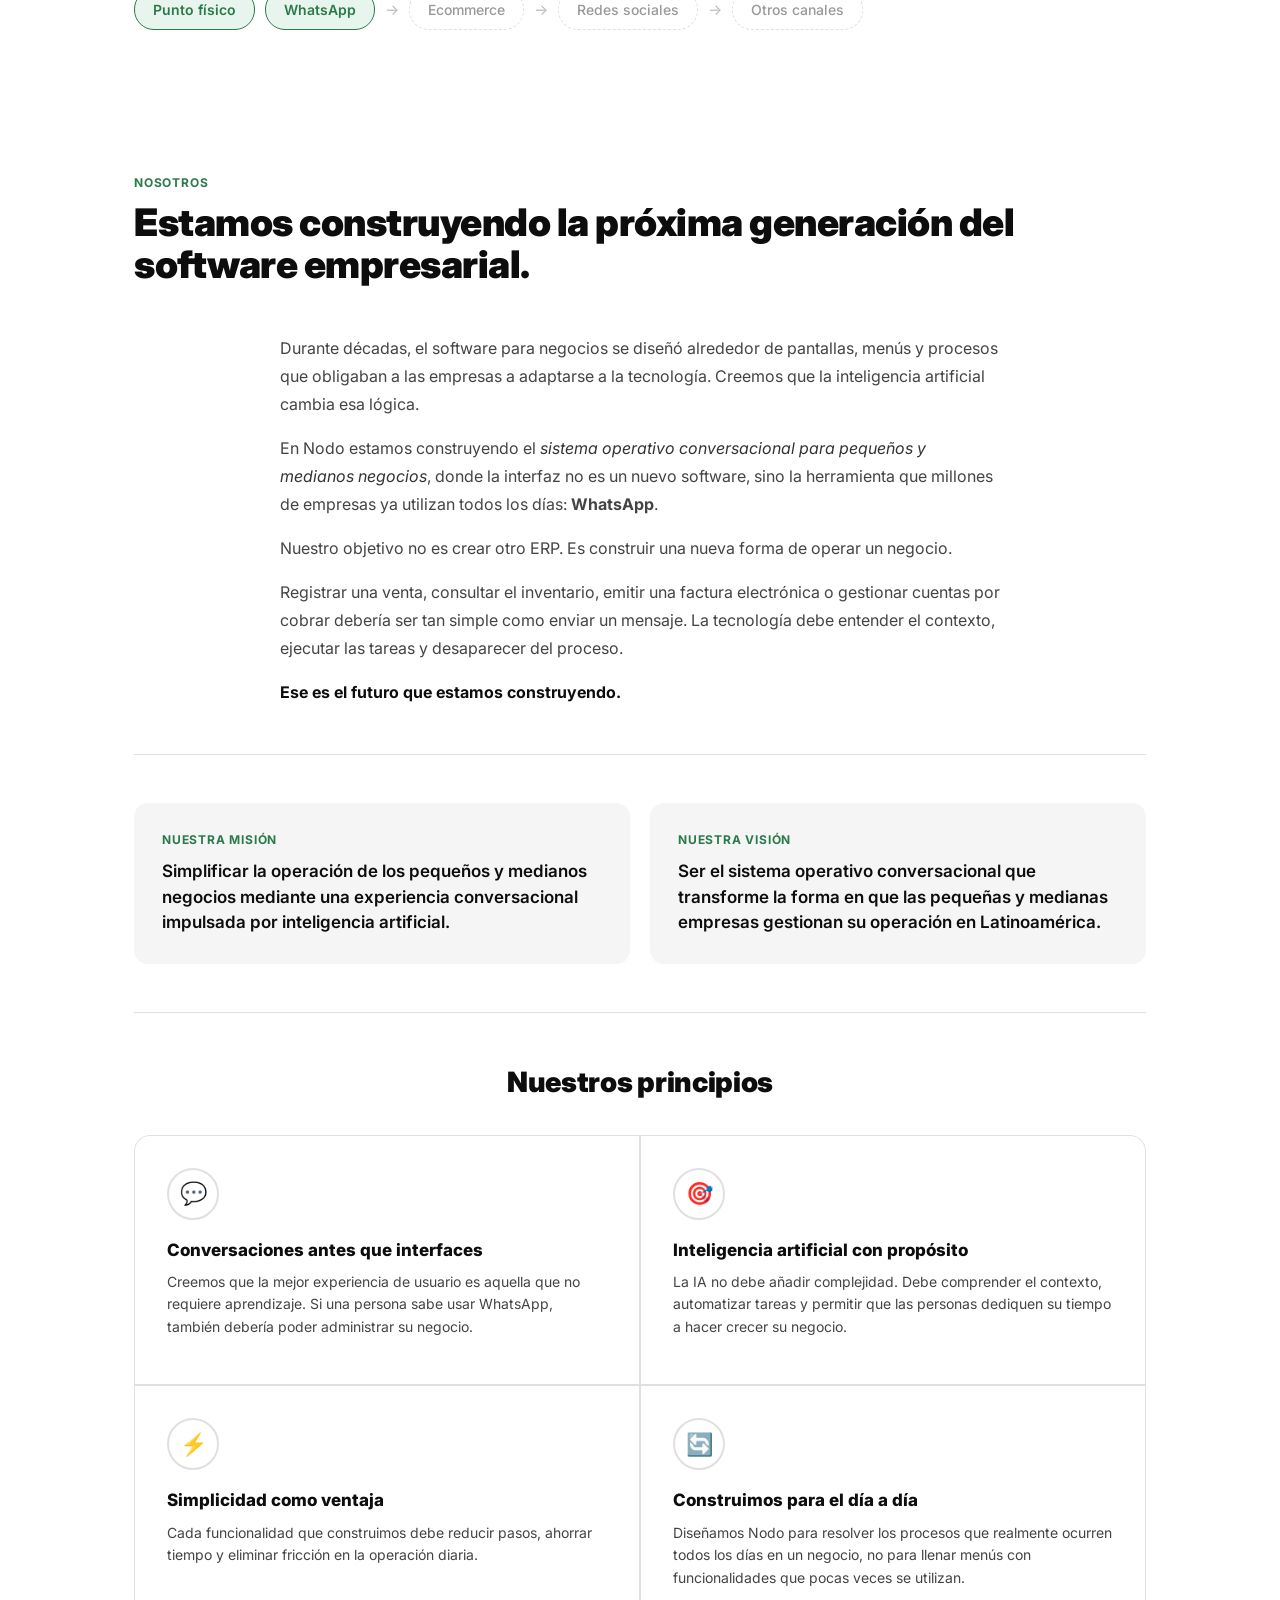
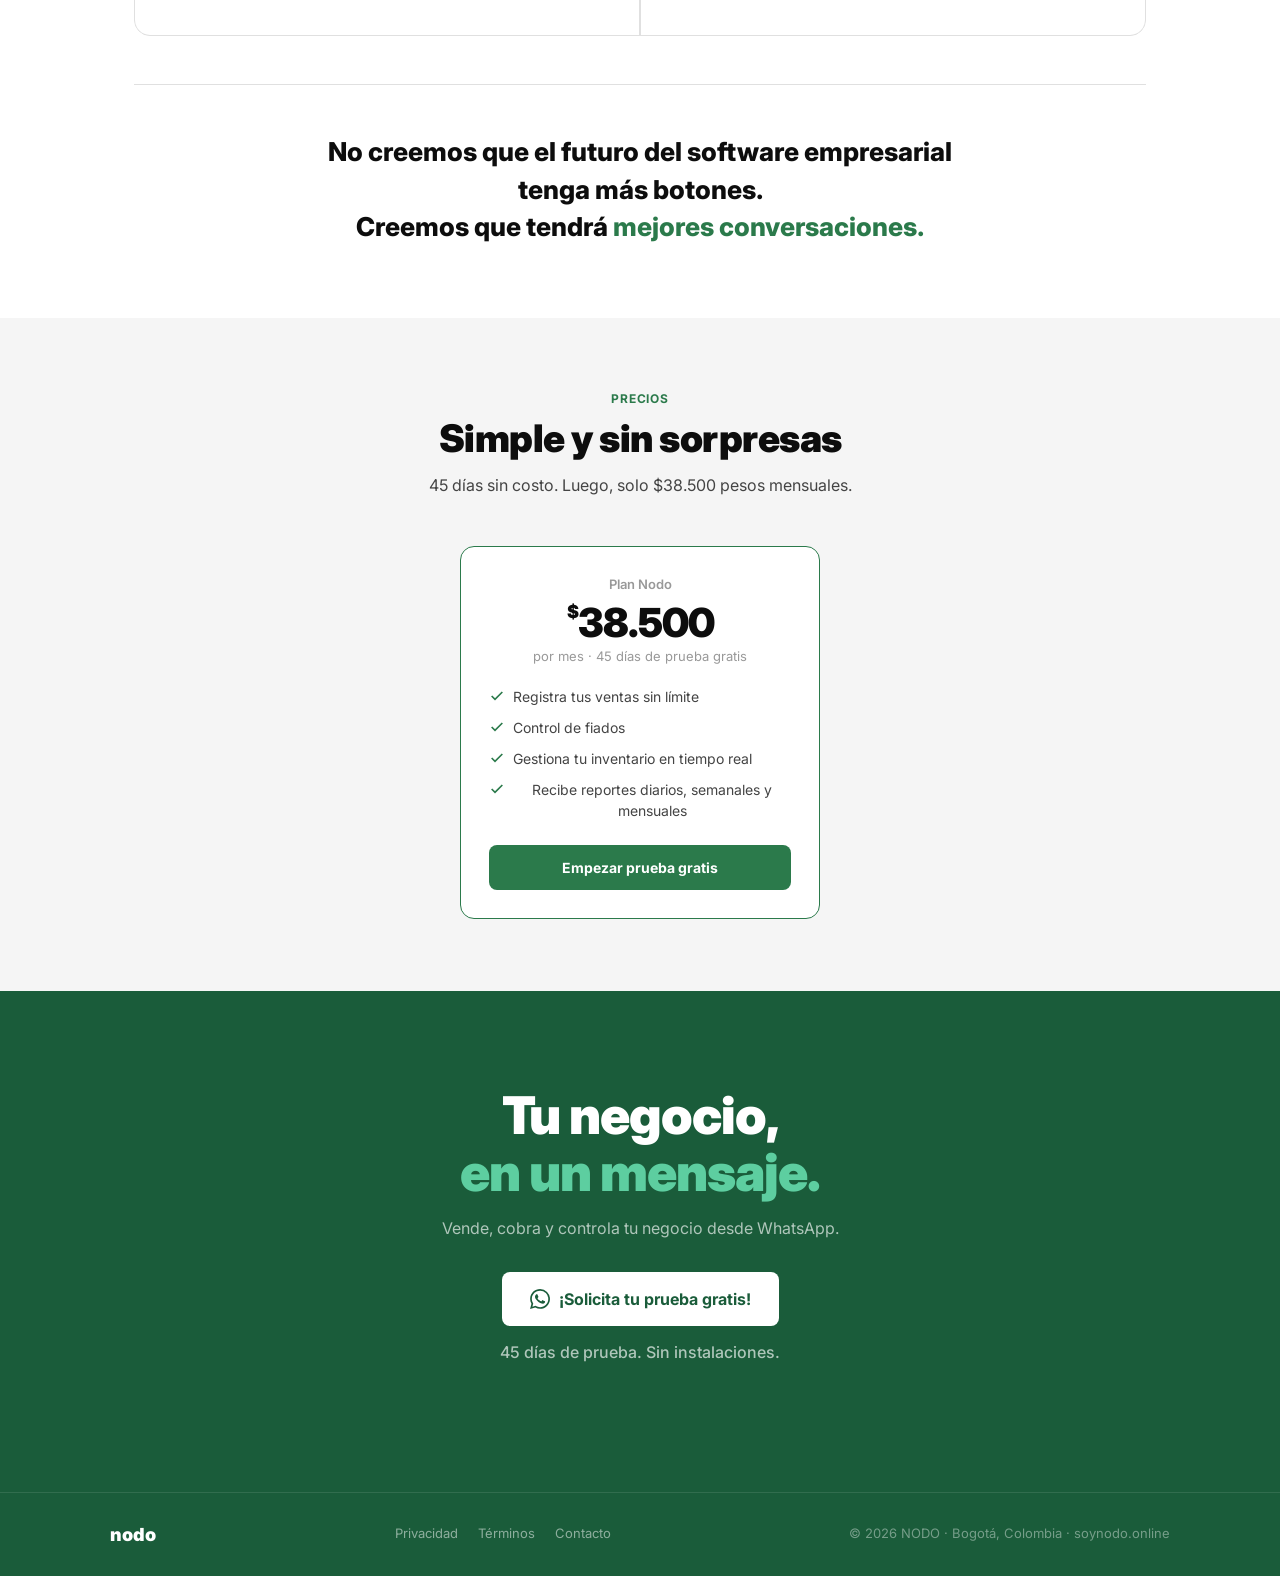
==== commit 4d4fa013: "MVP 2.1" ====
--- a/index.html
+++ b/index.html
@@ -277,7 +277,6 @@
   display:grid;grid-template-columns:repeat(4,1fr);
   gap:2px;background:var(--borde);
   border-radius:16px;overflow:hidden;border:1px solid var(--borde);
-  margin-top:24px;
 }
 .flujo-item{background:#fff;padding:28px 22px}
 .flujo-label{font-size:12px;font-weight:800;color:var(--verde-main);text-transform:uppercase;letter-spacing:.8px;margin-bottom:10px}
@@ -286,7 +285,7 @@
 
 /* ── Pasos ── */
 .pasos-grid{
-  display:grid;grid-template-columns:repeat(3,1fr);
+  display:grid;grid-template-columns:repeat(4,1fr);
   gap:2px;background:rgba(255,255,255,.12);
   border-radius:16px;overflow:hidden;
   border:1px solid rgba(255,255,255,.12);
@@ -306,12 +305,8 @@
 .paso p{font-size:14px;color:rgba(255,255,255,.65);line-height:1.6}
 
 /* ── Así funciona (ampliado) ── */
-.registra-grid{display:grid;grid-template-columns:repeat(4,1fr);gap:28px;margin-bottom:32px}
-.registra-num{font-size:12px;font-weight:800;color:var(--verde-main);text-transform:uppercase;letter-spacing:.5px;margin-bottom:10px}
-.registra-item h4{font-size:15px;font-weight:800;margin-bottom:8px;line-height:1.35}
-.registra-item p{font-size:13.5px;color:var(--gris-txt);line-height:1.65}
-.pos-badges{display:flex;gap:12px;flex-wrap:wrap;justify-content:center;margin-top:8px}
-.pos-badge{background:#555;color:#fff;font-size:13px;font-weight:500;padding:12px 20px;border-radius:8px;max-width:320px;text-align:center;line-height:1.5}
+.pos-badges{display:flex;gap:12px;flex-wrap:wrap;justify-content:center;margin-top:32px}
+.pos-badge{background:var(--verde-main);color:#fff;font-size:13px;font-weight:500;padding:12px 20px;border-radius:8px;max-width:320px;text-align:center;line-height:1.5}
 .pos-badge strong{font-weight:800}
 
 /* ── Roles ── */
@@ -463,7 +458,6 @@
   .feat-grid{grid-template-columns:1fr}
   .flujo-grid{grid-template-columns:1fr}
   .pasos-grid{grid-template-columns:1fr}
-  .registra-grid{grid-template-columns:1fr}
   .roles-grid{grid-template-columns:1fr}
   .canales-row{flex-wrap:wrap}
   .stats-grid{grid-template-columns:repeat(2,1fr)}
@@ -592,19 +586,11 @@
 <!-- PROBLEMA -->
 <section class="sec">
   <div class="container">
-    <div class="problema-inner">
-      <div class="preguntas">
-        <div class="preg">¿Cuánto vendí exactamente la semana pasada?</div>
-        <div class="preg">¿Cuánto me debe Kelly en total?</div>
-        <div class="preg">¿Qué referencias se me están agotando?</div>
-        <div class="preg">¿Cuánto recibí en Nequi este mes?</div>
-        <p style="font-size:16px;font-weight:700;color:var(--negro);margin-top:8px">Nodo conecta todo.<br>Una sola capa conversacional para operar el negocio.</p>
-      </div>
-      <div>
-        <div class="eyebrow">El problema</div>
-        <h2 class="sec-title">Hoy la operación está fragmentada.</h2>
-        <p class="sec-sub" style="margin-top:14px">El vendedor vende. El POS registra. Caja recibe el pago. El dueño revisa. El inventario se actualiza después. Y buena parte de la información termina dispersa entre sistemas, papeles y conversaciones.</p>
-      </div>
+    <div style="max-width:640px;margin:0 auto;text-align:center">
+      <div class="eyebrow">El problema</div>
+      <h2 class="sec-title">Hoy la operación está fragmentada.</h2>
+      <p class="sec-sub" style="margin:14px auto 0">El vendedor vende. El POS registra. Caja recibe el pago. El dueño revisa. El inventario se actualiza después. Y buena parte de la información termina dispersa entre sistemas, papeles y conversaciones.</p>
+      <p style="font-size:16px;color:var(--negro);margin-top:18px">Nodo conecta todo. Una sola capa conversacional para operar el negocio.</p>
     </div>
   </div>
 </section>
@@ -616,33 +602,6 @@
       <div class="eyebrow">Funciones</div>
       <h2 class="sec-title">Todo lo que necesitas,<br>en un mensaje de WhatsApp</h2>
     </div>
-    <div class="feat-grid">
-      <div class="feat">
-        <div class="feat-ico">🎙️</div>
-        <h3>Registro de ventas</h3>
-        <p>Escribe o graba un audio y NODO registra la venta al instante, con producto, cantidad, precio y método de pago.</p>
-        <div class="feat-ej">"Vendí 24 kilos de poliéster a 17.000 por Nequi"</div>
-      </div>
-      <div class="feat">
-        <div class="feat-ico">💳</div>
-        <h3>Control de fiados</h3>
-        <p>Registra deudas, abonos y pagos totales. NODO sabe cuánto le debe cada cliente y reparte los pagos automáticamente.</p>
-        <div class="feat-ej">"Kelly me pagó todo" → saldo en cero en todas sus deudas</div>
-      </div>
-      <div class="feat">
-        <div class="feat-ico">📦</div>
-        <h3>Inventario</h3>
-        <p>Stock en metros y kilos con conversión automática. Alertas de productos por agotarse y referencias sin movimiento.</p>
-        <div class="feat-ej">"Cuánto tengo de tela jean" → 115 metros ≈ 46 kilos</div>
-      </div>
-      <div class="feat">
-        <div class="feat-ico">📊</div>
-        <h3>Resumen del día</h3>
-        <p>Ventas por método de pago, fiados nuevos y recuperados, inventario actual y total por cobrar, todo en un mensaje.</p>
-        <div class="feat-ej">"Cómo me fue hoy" → resumen completo al instante</div>
-      </div>
-    </div>
-
     <div class="flujo-grid">
       <div class="flujo-item">
         <div class="flujo-label">Vende</div>
@@ -668,60 +627,34 @@
   </div>
 </section>
 
-<!-- COMO FUNCIONA -->
+<!-- ASÍ FUNCIONA (AMPLIADO) -->
 <section class="sec sec-verde" id="como">
   <div class="container">
     <div style="text-align:center">
       <div class="eyebrow eyebrow-white">Cómo funciona</div>
-      <h2 class="sec-title sec-title-white">Tres pasos, sin instalar nada</h2>
+      <h2 class="sec-title sec-title-white">Así funciona Nodo</h2>
+      <p class="sec-sub-white" style="margin:0 auto">Tu equipo habla. Nodo conecta la operación.</p>
     </div>
     <div class="pasos-grid">
       <div class="paso">
         <div class="paso-num">1</div>
-        <h3>Escribe o habla</h3>
-        <p>Cuéntale a NODO lo que pasó en tu negocio, como le hablarías a un amigo. Texto o nota de voz, en español colombiano.</p>
+        <h3>Registra</h3>
+        <p>Habla como ya trabajas. El vendedor registra la venta como le hablaría a un amigo, y Nodo la convierte en datos estructurados.</p>
       </div>
       <div class="paso">
         <div class="paso-num">2</div>
-        <h3>NODO entiende</h3>
-        <p>El sistema interpreta tu mensaje y extrae la información. Entiende "25 mil", "25 lucas" o "25.000" — como tú hablas.</p>
+        <h3>Conecta</h3>
+        <p>Una acción actualiza todo lo que corresponde: la venta queda registrada, el pago sigue su flujo y el inventario se actualiza. Sin volver a registrar la misma información.</p>
       </div>
       <div class="paso">
         <div class="paso-num">3</div>
-        <h3>Todo queda organizado</h3>
-        <p>La venta, el fiado o el inventario quedan registrados. El resumen del día está listo cuando lo pidas.</p>
-      </div>
-    </div>
-  </div>
-</section>
-
-<!-- ASÍ FUNCIONA (AMPLIADO) -->
-<section class="sec">
-  <div class="container">
-    <div class="sec-hdr" style="text-align:center;margin-bottom:40px">
-      <h2 class="sec-title">Así funciona Nodo</h2>
-      <p class="sec-sub" style="margin:0 auto;max-width:560px">Tu equipo habla. Nodo conecta la operación.</p>
-    </div>
-    <div class="registra-grid">
-      <div class="registra-item">
-        <div class="registra-num">01 — Registra</div>
-        <h4>Habla como ya trabajas.</h4>
-        <p>El vendedor registra una venta. "Vendí 12 camisetas a $35.000." Nodo entiende la operación y la convierte en datos estructurados.</p>
-      </div>
-      <div class="registra-item">
-        <div class="registra-num">02 — Conecta</div>
-        <h4>Una acción actualiza todo lo que corresponde.</h4>
-        <p>La venta queda registrada, el pago sigue su flujo y el inventario se actualiza. Venta: $420.000 · Pago: Bre-B · Inventario: 48 → 36 pantalones. Sin volver a registrar la misma información.</p>
-      </div>
-      <div class="registra-item">
-        <div class="registra-num">03 — Controla</div>
-        <h4>Cada persona ve lo que necesita.</h4>
-        <p>El vendedor consulta sus ventas. Caja recibe las operaciones pendientes. El dueño ve el negocio completo. "¿Cómo vamos hoy?" Nodo responde con la información de toda la operación.</p>
-      </div>
-      <div class="registra-item">
-        <div class="registra-num">04 — Decide</div>
-        <h4>Deja de operar a ciegas.</h4>
-        <p>Ventas, pagos, caja e inventario se convierten en información para saber qué está pasando y qué hacer después. "¿Qué productos debo surtir?"</p>
+        <h3>Controla</h3>
+        <p>Cada persona ve lo que necesita: el vendedor sus ventas, caja las operaciones pendientes y el dueño el negocio completo.</p>
+      </div>
+      <div class="paso">
+        <div class="paso-num">4</div>
+        <h3>Decide</h3>
+        <p>Deja de operar a ciegas. Ventas, pagos, caja e inventario se convierten en información para saber qué está pasando y qué hacer después.</p>
       </div>
     </div>
     <div class="pos-badges">
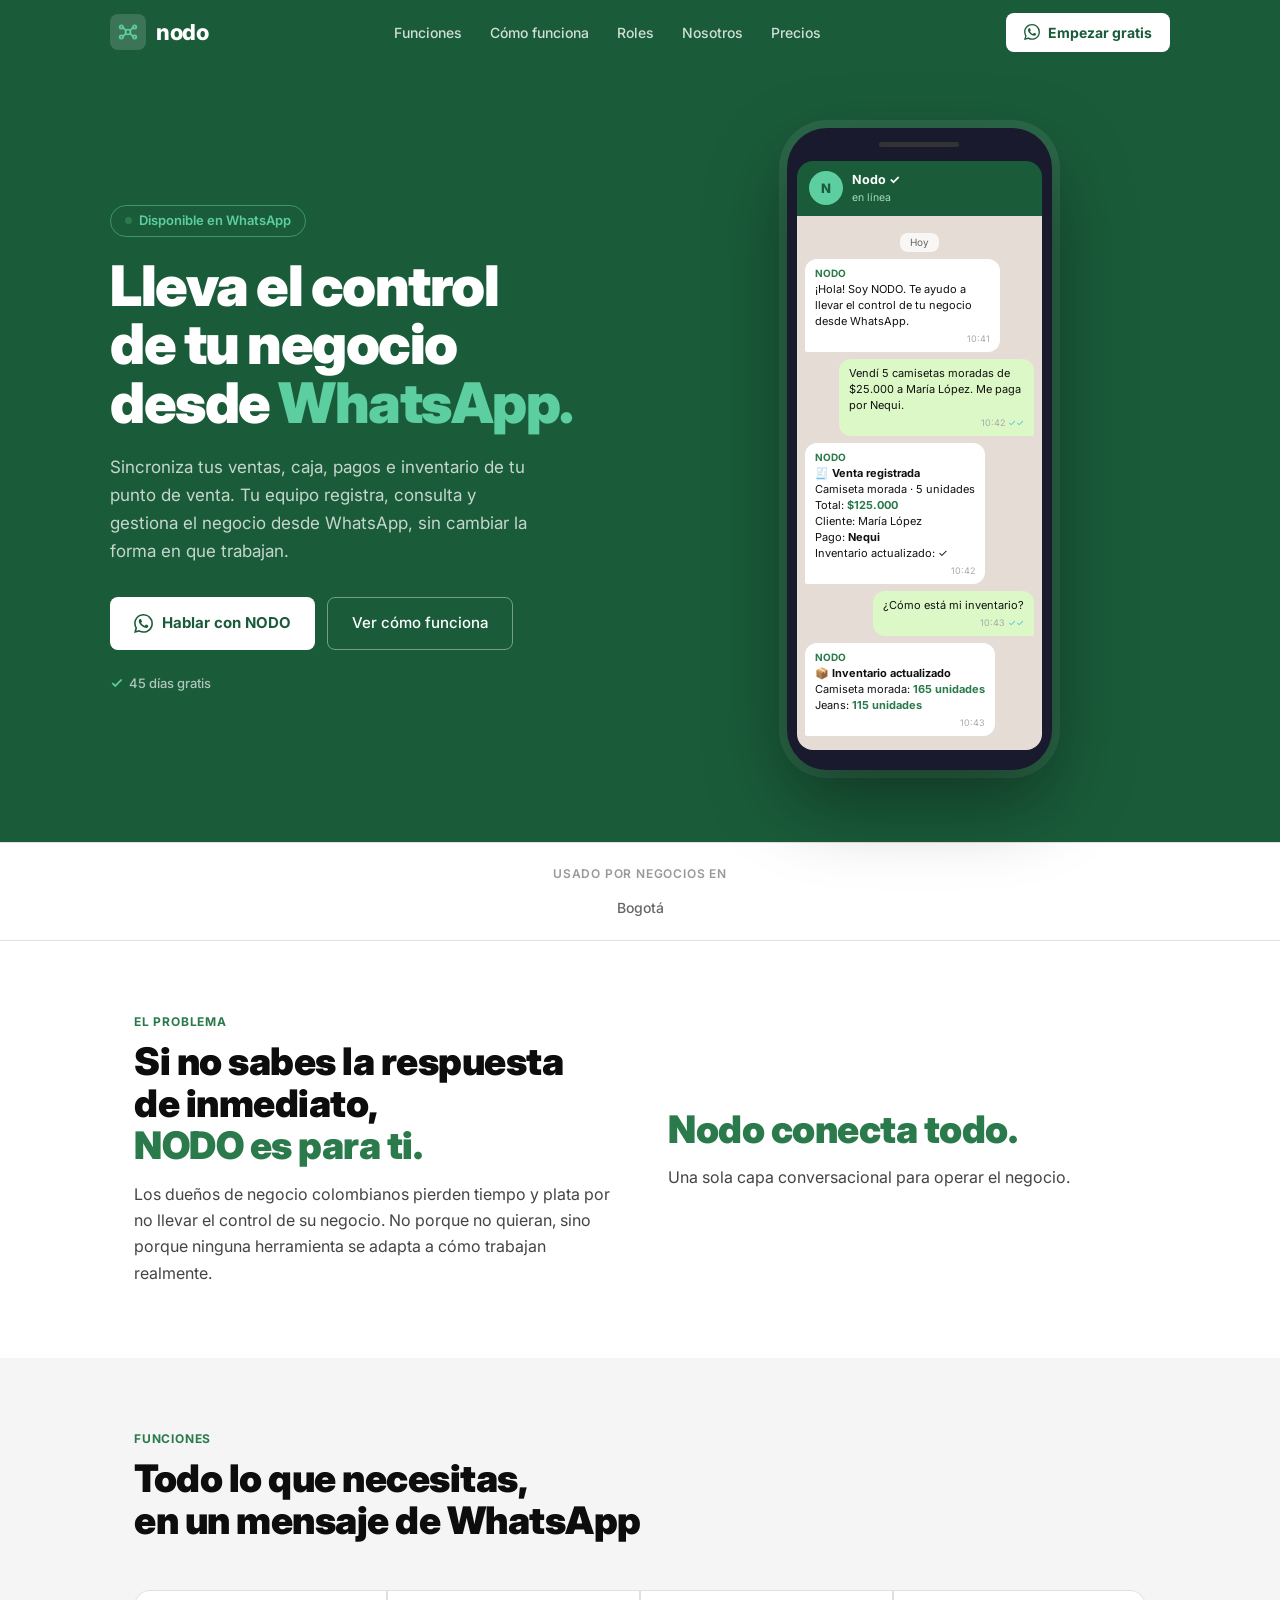
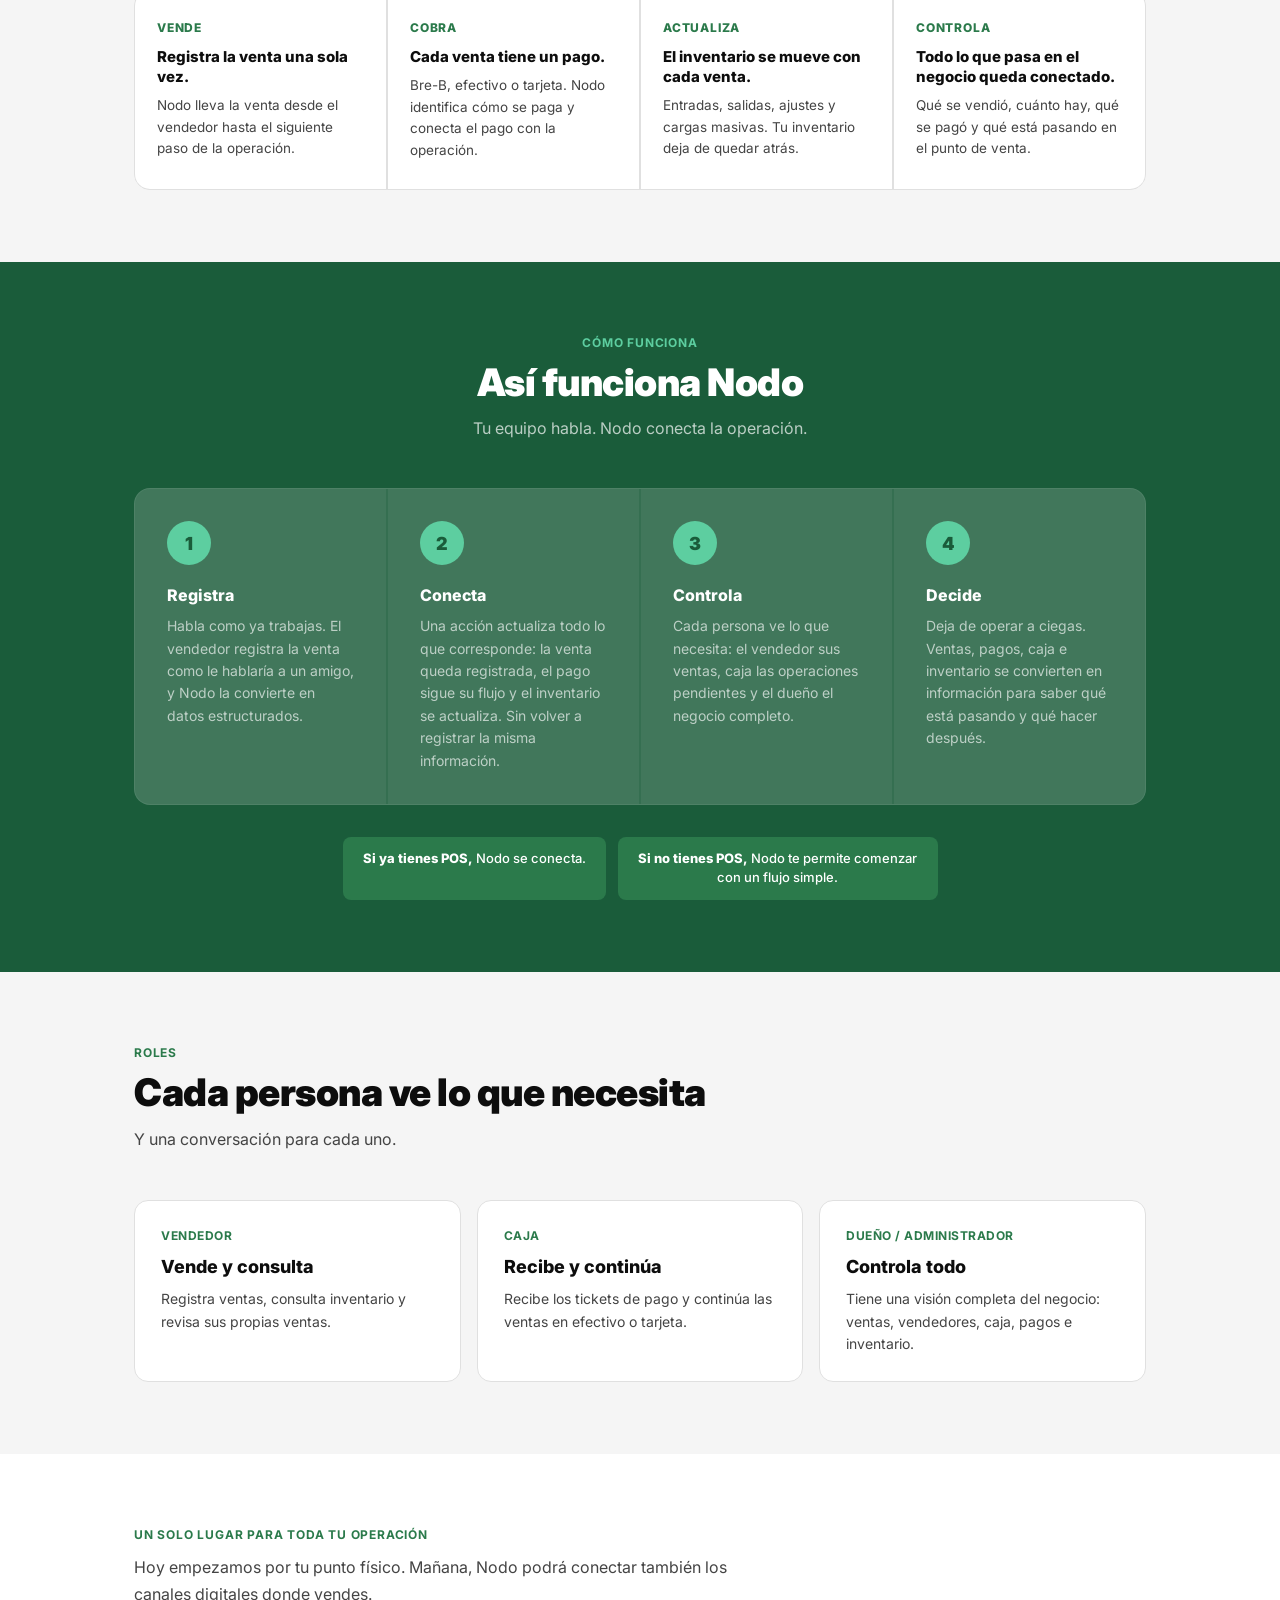
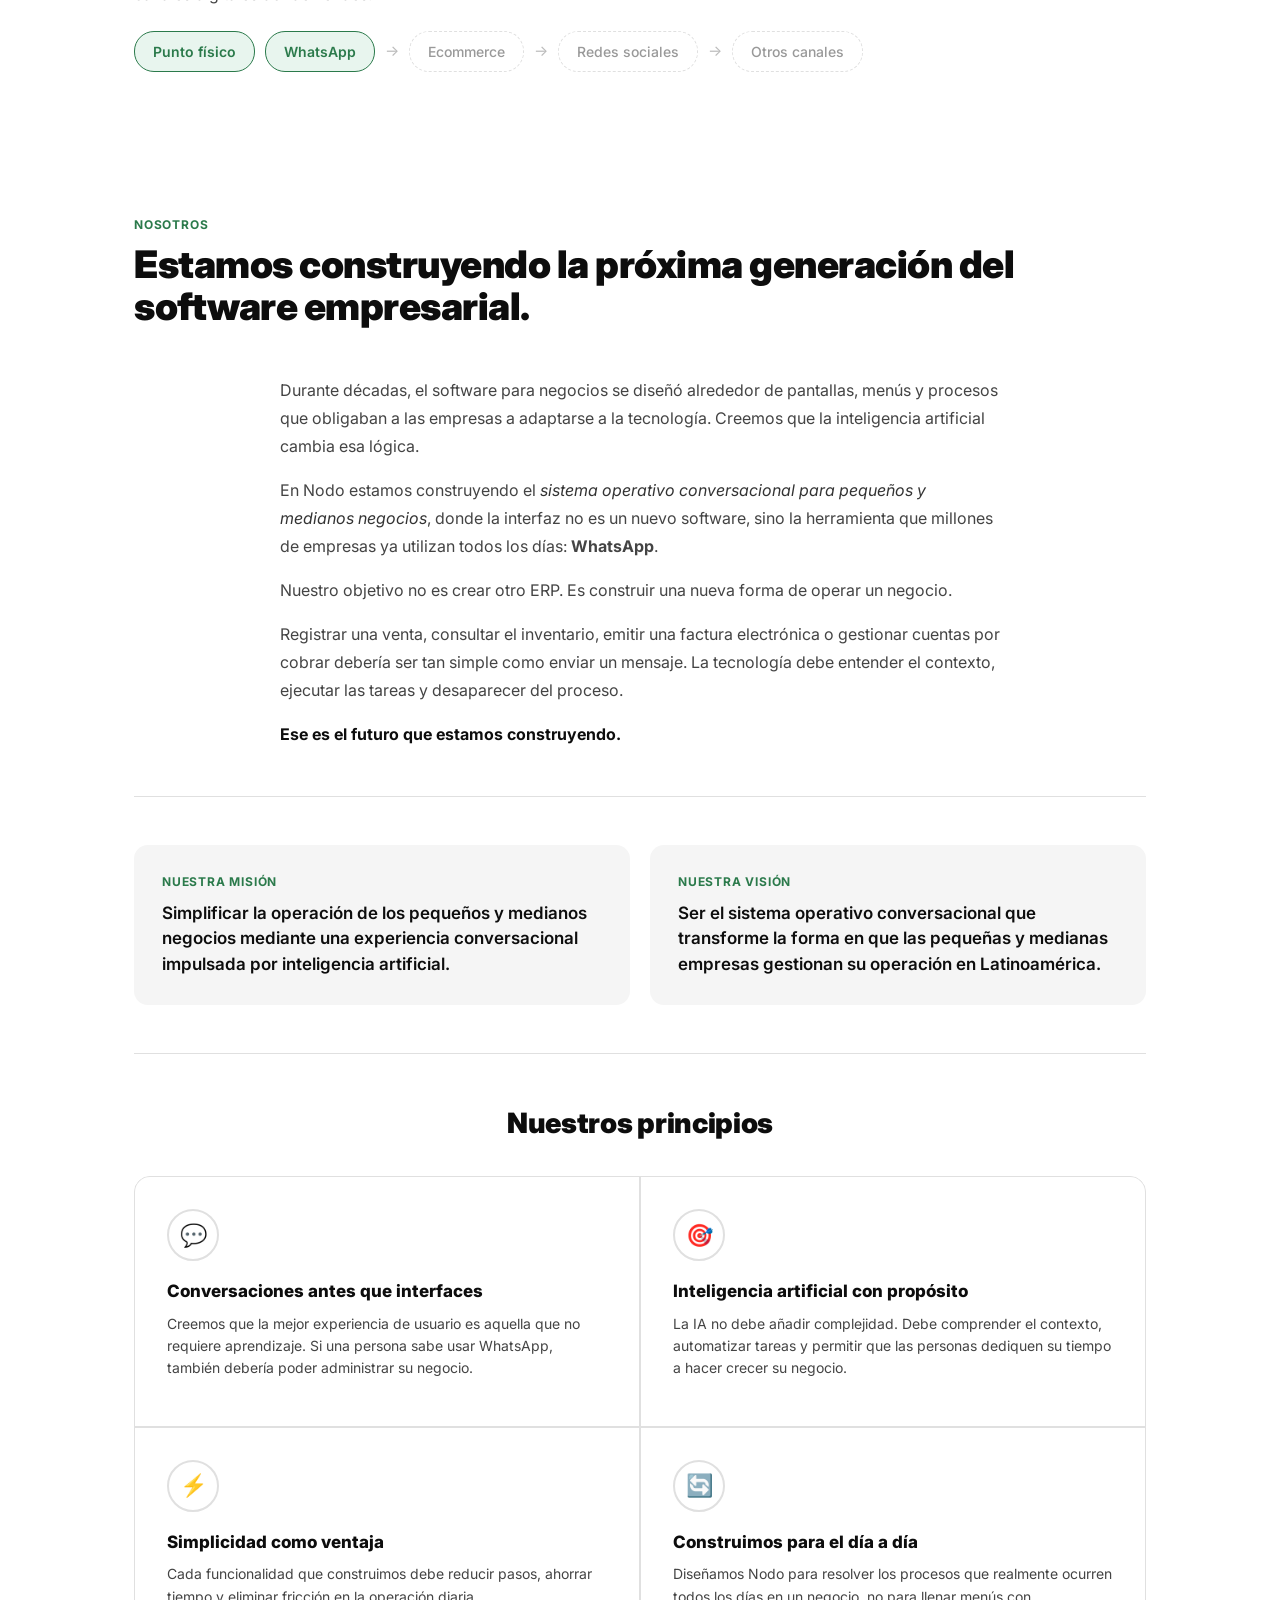
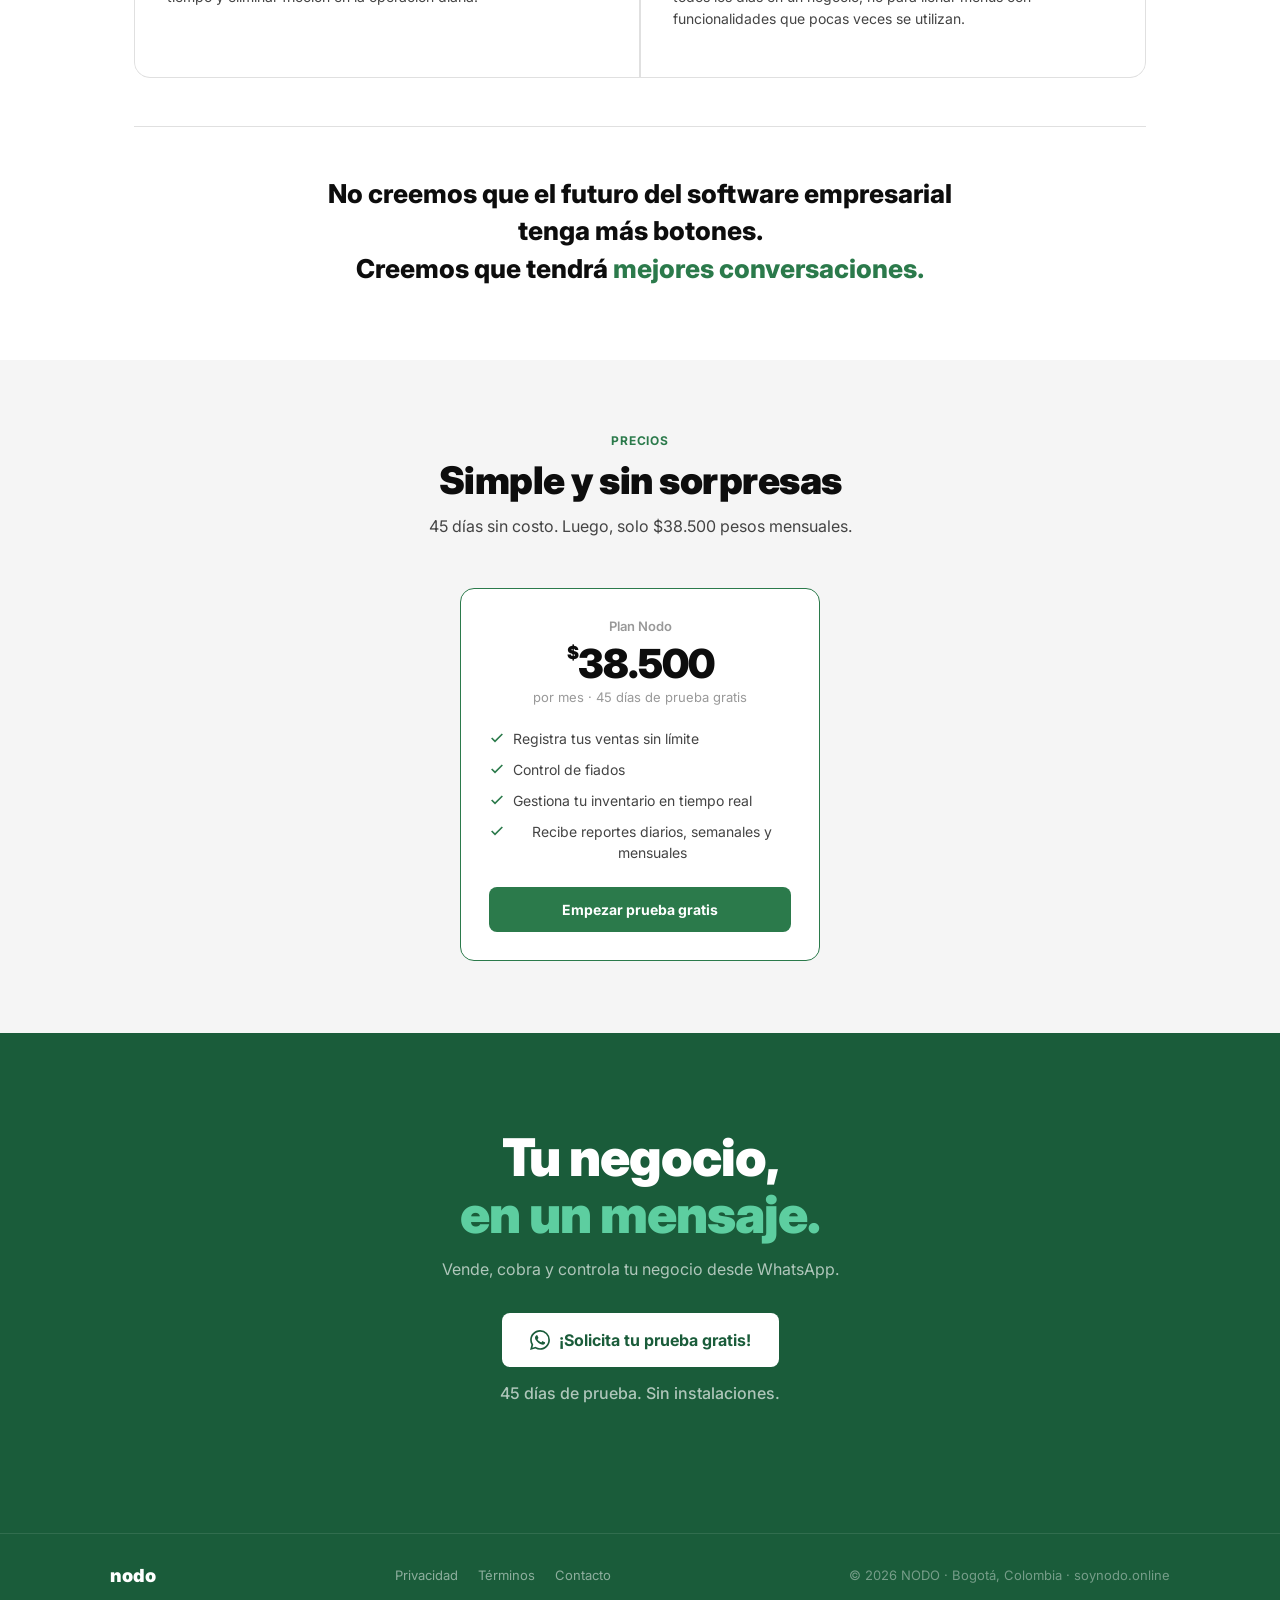
==== commit ee2dd190: "MVP 2.2" ====
--- a/index.html
+++ b/index.html
@@ -586,11 +586,16 @@
 <!-- PROBLEMA -->
 <section class="sec">
   <div class="container">
-    <div style="max-width:640px;margin:0 auto;text-align:center">
-      <div class="eyebrow">El problema</div>
-      <h2 class="sec-title">Hoy la operación está fragmentada.</h2>
-      <p class="sec-sub" style="margin:14px auto 0">El vendedor vende. El POS registra. Caja recibe el pago. El dueño revisa. El inventario se actualiza después. Y buena parte de la información termina dispersa entre sistemas, papeles y conversaciones.</p>
-      <p style="font-size:16px;color:var(--negro);margin-top:18px">Nodo conecta todo. Una sola capa conversacional para operar el negocio.</p>
+    <div class="problema-inner">
+      <div>
+        <div class="eyebrow">El problema</div>
+        <h2 class="sec-title">Si no sabes la respuesta de inmediato,<br><span style="color:var(--verde-main)">NODO es para ti.</span></h2>
+        <p class="sec-sub" style="margin-top:14px">Los dueños de negocio colombianos pierden tiempo y plata por no llevar el control de su negocio. No porque no quieran, sino porque ninguna herramienta se adapta a cómo trabajan realmente.</p>
+      </div>
+      <div>
+        <h2 class="sec-title" style="color:var(--verde-main)">Nodo conecta todo.</h2>
+        <p class="sec-sub" style="margin-top:14px">Una sola capa conversacional para operar el negocio.</p>
+      </div>
     </div>
   </div>
 </section>
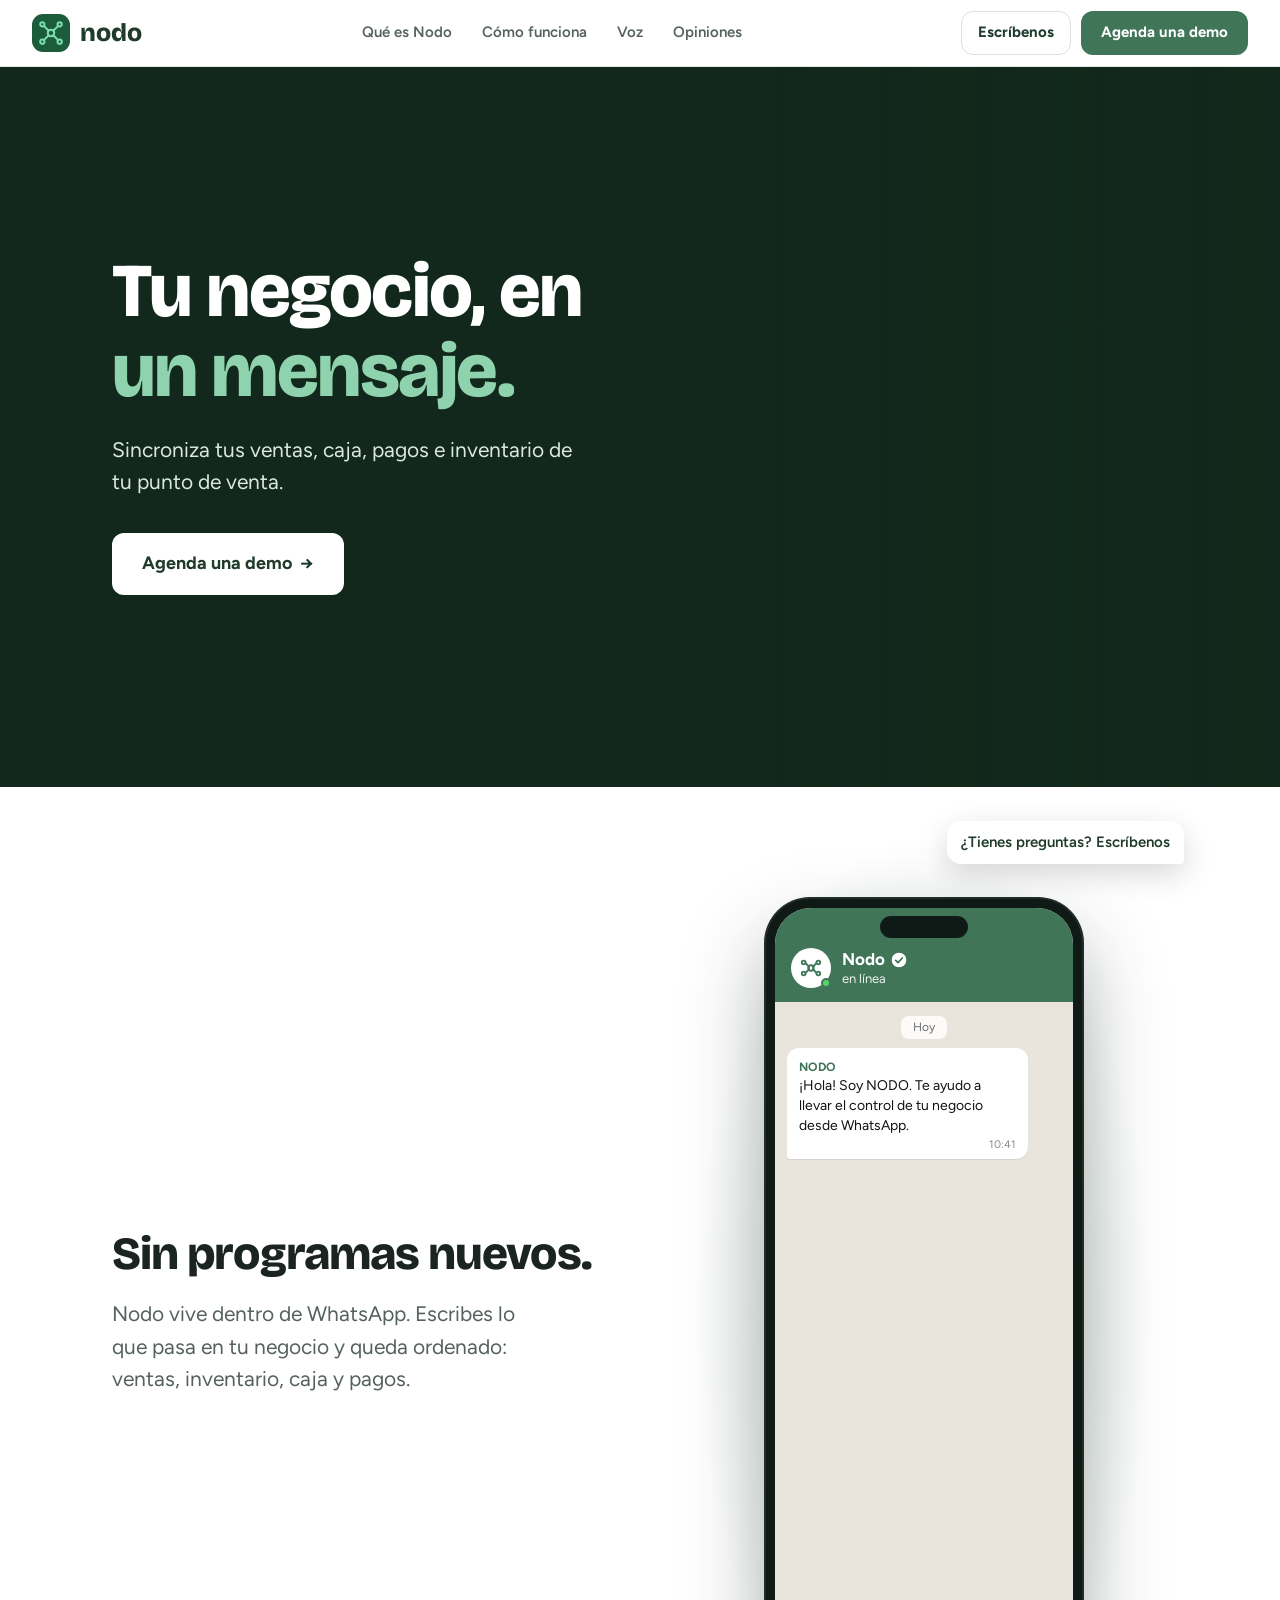
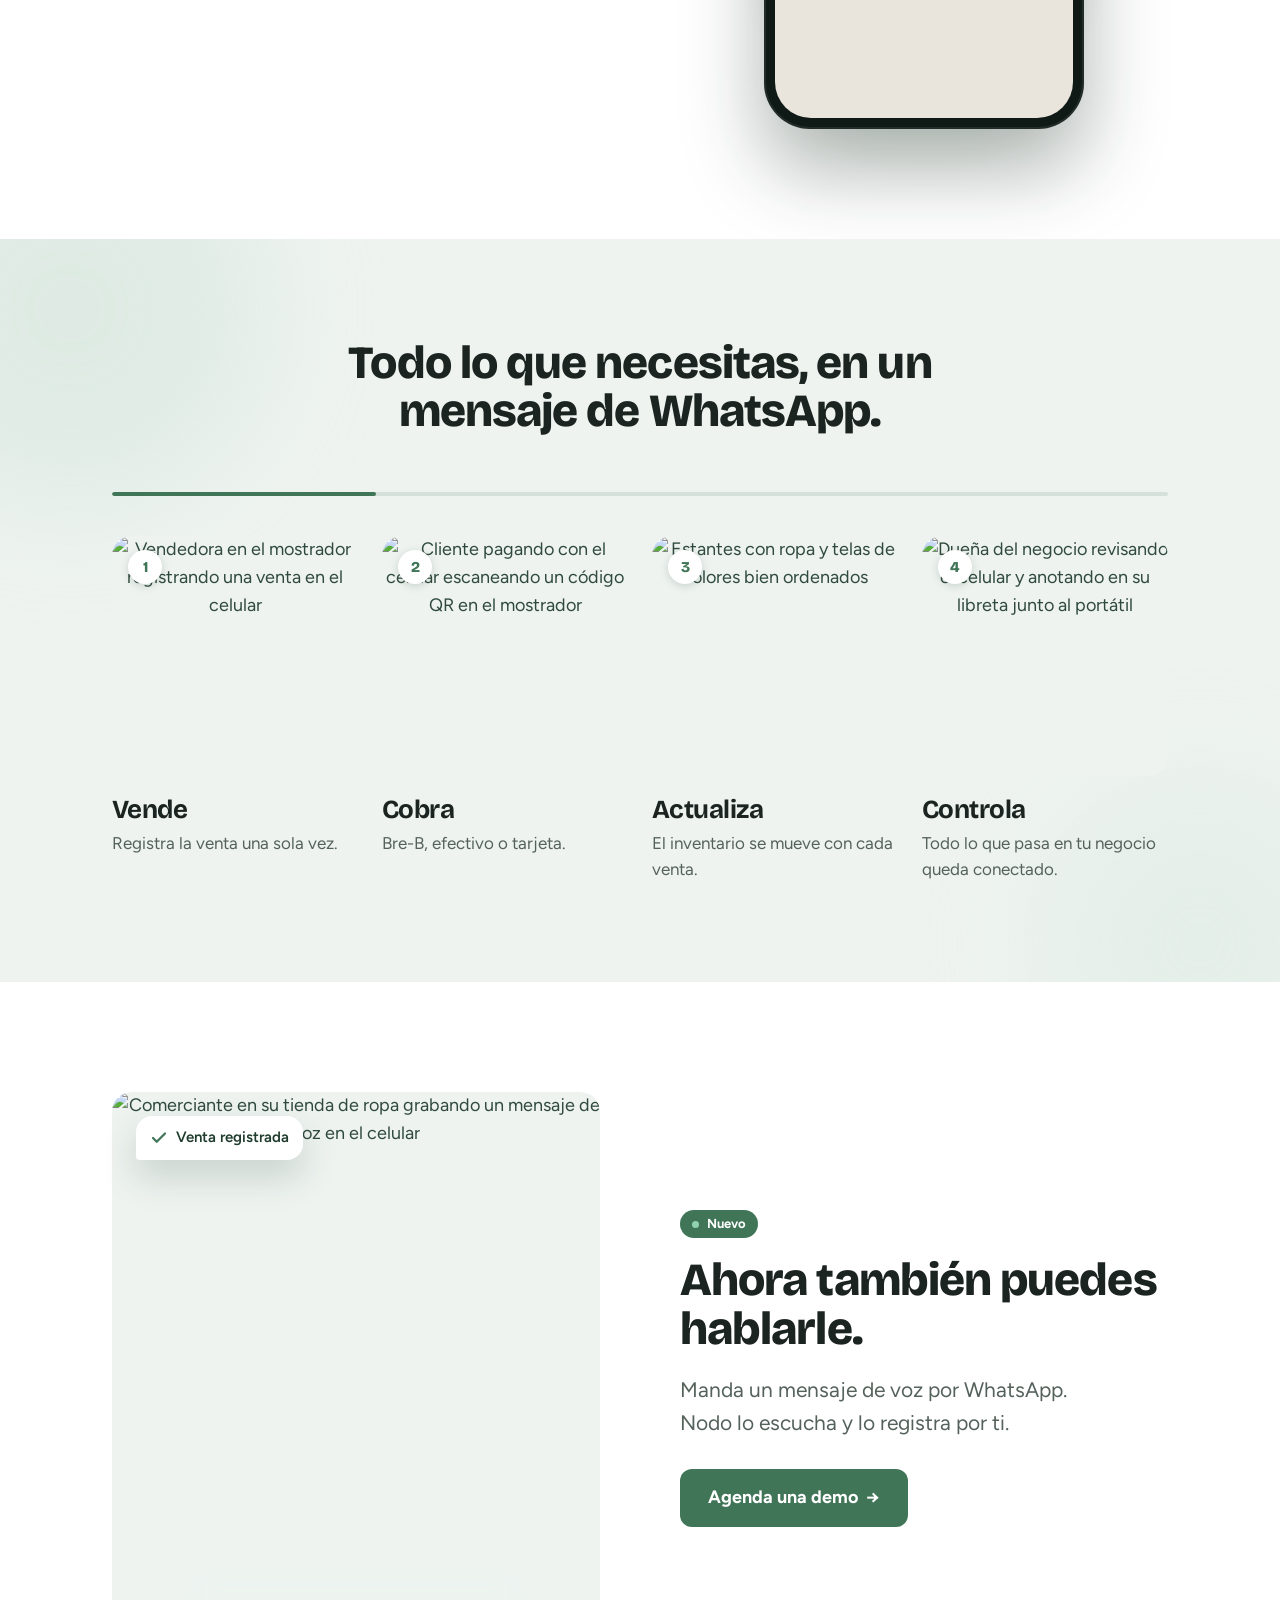
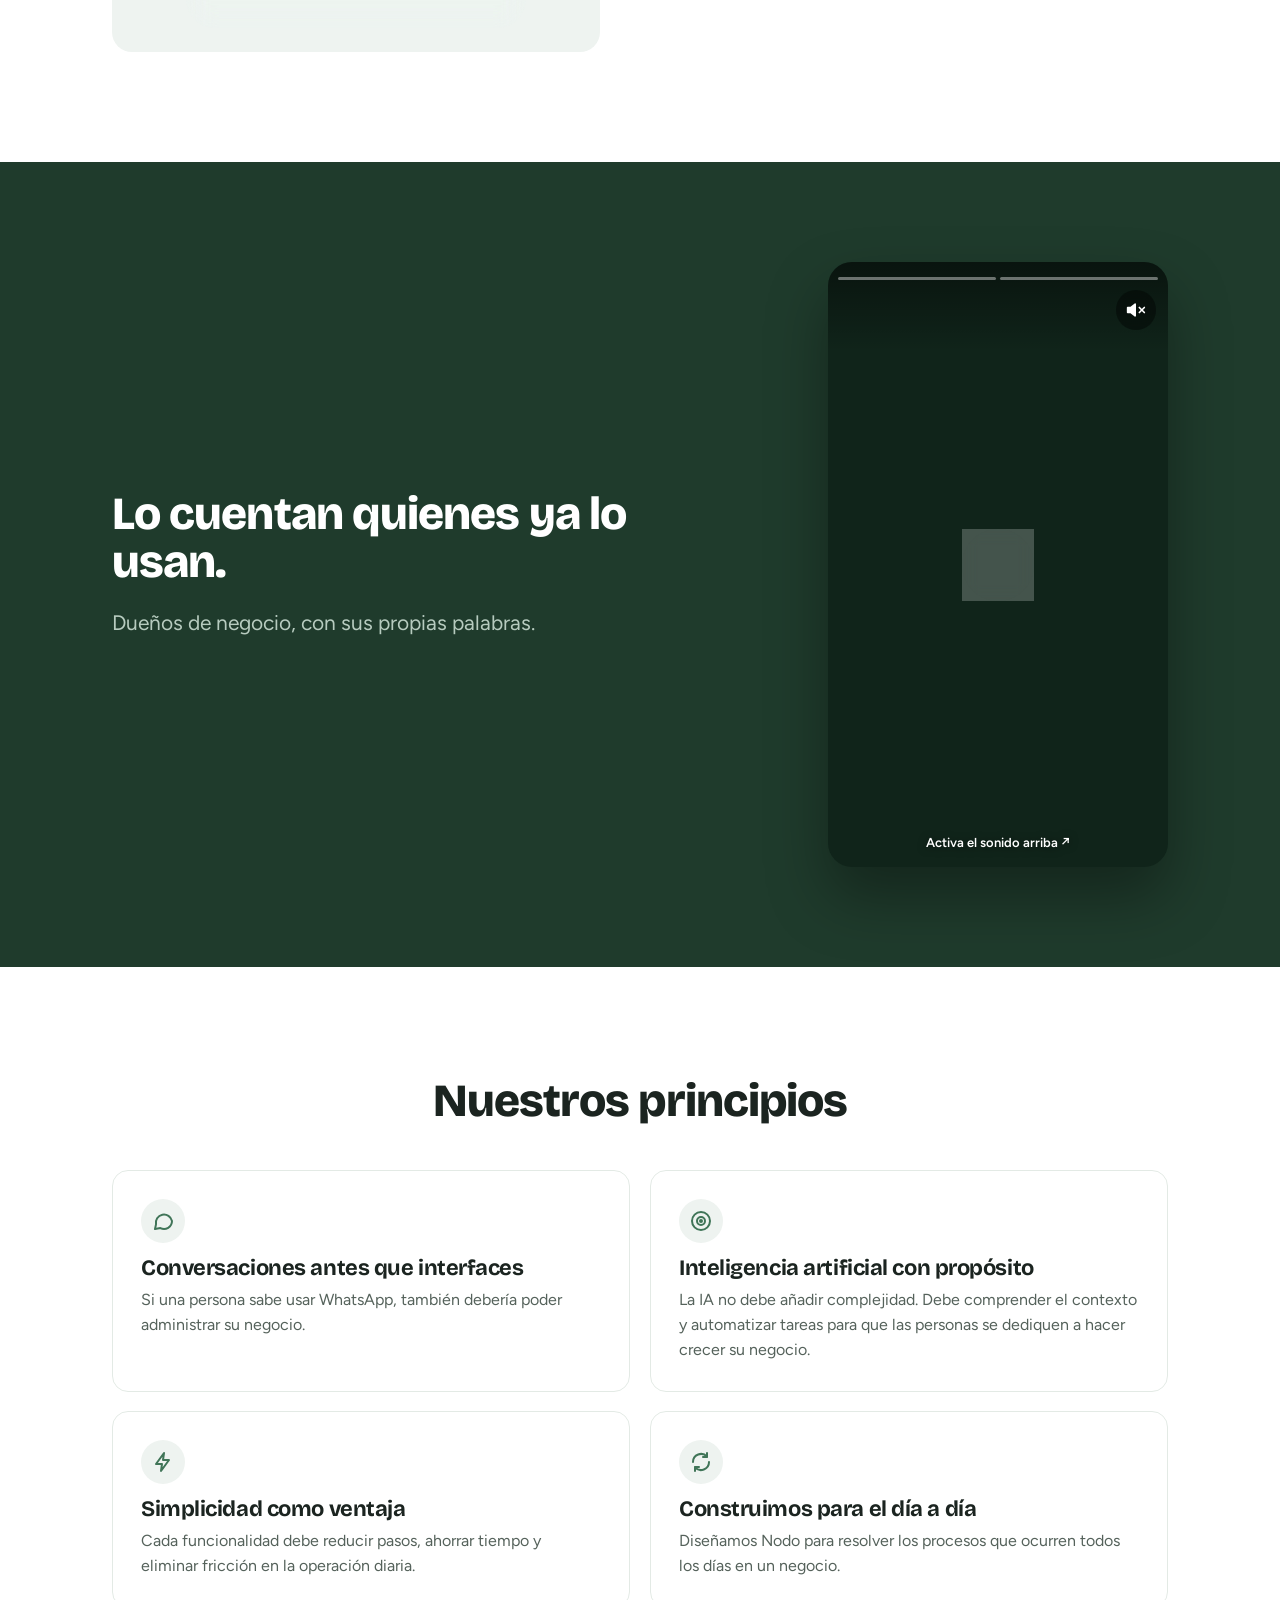
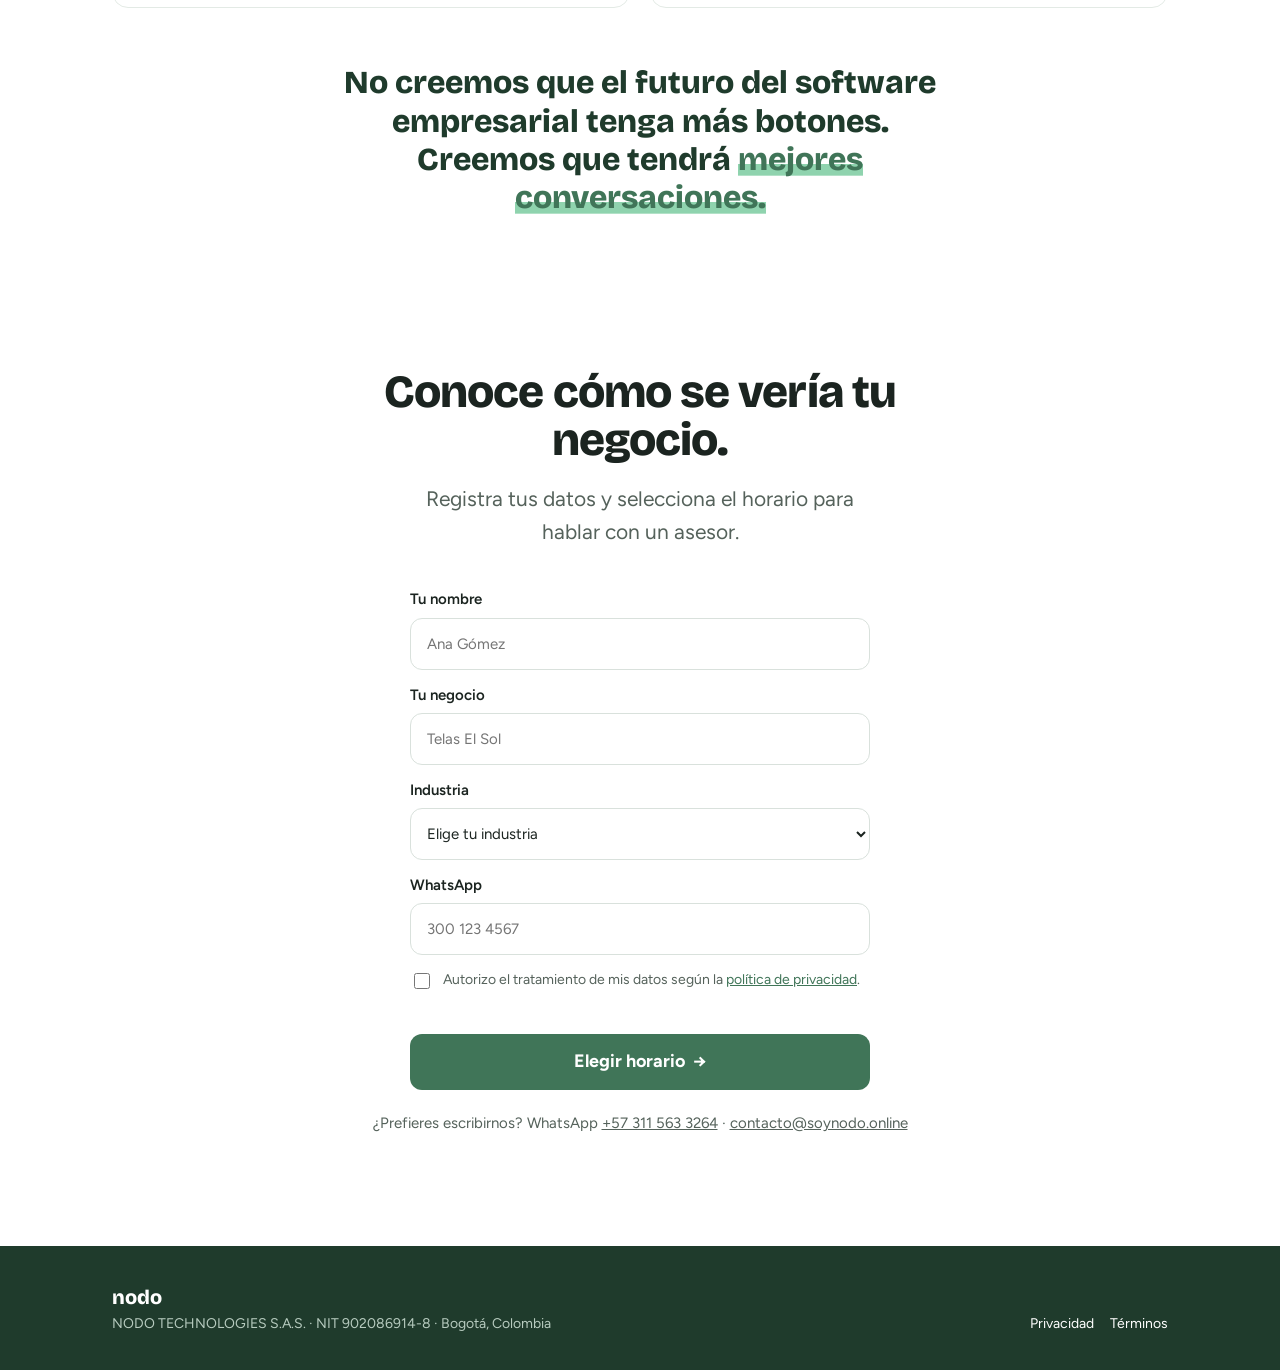
==== commit d6b75167: "Nueva versión de landing NODO actualizada" ====
--- a/index.html
+++ b/index.html
@@ -4,828 +4,893 @@
 <meta charset="UTF-8">
 <meta name="viewport" content="width=device-width, initial-scale=1.0">
 <title>NODO — Tu negocio, en un mensaje.</title>
+<link rel="icon" type="image/svg+xml" href="favicon.svg?v=4">
 <meta name="description" content="Sincroniza tus ventas, caja, pagos e inventario de tu punto de venta. Vende, cobra y controla tu negocio desde WhatsApp.">
 <meta property="og:title" content="NODO — Tu negocio, en un mensaje.">
 <meta property="og:description" content="Sincroniza tus ventas, caja, pagos e inventario de tu punto de venta. Vende, cobra y controla tu negocio desde WhatsApp.">
 <meta property="og:type" content="website">
+<meta property="og:image" content="hero.webp">
+<script>document.documentElement.classList.add('js')</script>
 <link rel="preconnect" href="https://fonts.googleapis.com">
 <link rel="preconnect" href="https://fonts.gstatic.com" crossorigin>
-<link href="https://fonts.googleapis.com/css2?family=Inter:wght@400;500;600;700;800;900&display=swap" rel="stylesheet">
+<link href="https://fonts.googleapis.com/css2?family=Bricolage+Grotesque:opsz,wght@12..96,600;12..96,800&family=Figtree:wght@400;500;600;700&display=swap" rel="stylesheet">
 <style>
-*,*::before,*::after{box-sizing:border-box;margin:0;padding:0}
-html{scroll-behavior:smooth;-webkit-text-size-adjust:100%}
+*,*::before,*::after{box-sizing:border-box}
+html{scroll-behavior:smooth;-webkit-text-size-adjust:100%;scroll-padding-top:72px;overflow-x:hidden}
+@supports(overflow:clip){html,body{overflow-x:clip}}
+body{margin:0}
 
 :root{
-  --verde-hdr:  #1A5C3A;
-  --verde-main: #2B7A4B;
-  --verde-btn:  #2B7A4B;
-  --verde-txt:  #2B7A4B;
-  --verde-lt:   #E8F5EE;
-  --negro:      #0D0D0D;
-  --gris-txt:   #444444;
-  --gris-lt:    #F5F5F5;
-  --borde:      #E0E0E0;
-  --blanco:     #FFFFFF;
-  --f: 'Inter', sans-serif;
+  --verde:      #407558;
+  --verde-osc:  #1F3B2C;
+  --verde-hero: 18,40,28;
+  --verde-lt:   #EEF3F0;
+  --menta:      #8FD3AE;
+  --tinta:      #1B2420;
+  --mute:       #55625B;
+  --borde:      #E3EAE5;
+  --borde-in:   #D9E1DC;
+  --suave:      #B7CBBF;
+  --fb: 'Figtree','Segoe UI',sans-serif;
+  --fh: 'Bricolage Grotesque','Segoe UI',sans-serif;
+  --ease: cubic-bezier(.2,.7,.2,1);
+  --spring: cubic-bezier(.34,1.56,.64,1);
 }
 
-body{font-family:var(--f);color:var(--negro);background:var(--blanco);line-height:1.5;font-size:16px}
-
-/* ── Helpers ── */
-.container{max-width:1060px;margin:0 auto;padding:0 24px}
-.tag-pill{
-  display:inline-flex;align-items:center;gap:7px;
-  border:1.5px solid var(--verde-main);
-  color:var(--verde-main);border-radius:20px;
-  padding:5px 14px;font-size:13px;font-weight:600;
+body{font-family:var(--fb);color:var(--tinta);font-size:18px;line-height:1.55;background:#fff;overflow-x:hidden}
+h1,h2,h3{font-family:var(--fh);line-height:1.06;letter-spacing:-.02em;margin:0}
+h2{font-size:46px;font-weight:800}
+p{margin:0}
+a{color:inherit}
+img{max-width:100%;display:block}
+::selection{background:var(--menta);color:var(--verde-osc)}
+
+.w{max-width:1120px;margin:0 auto;padding:0 32px}
+.mute{color:var(--mute)}
+.lead{font-size:21px;max-width:440px}
+
+/* ── Botones ── */
+.btn{position:relative;overflow:hidden;isolation:isolate;display:inline-block;background:var(--verde);color:#fff;font:inherit;font-weight:700;padding:15px 28px;border-radius:12px;text-decoration:none;border:0;cursor:pointer;transition:background .2s,transform .25s var(--spring),box-shadow .25s}
+.btn::after{content:'';position:absolute;top:0;left:-60%;width:40%;height:100%;background:linear-gradient(100deg,transparent,rgba(255,255,255,.35),transparent);transform:skewX(-20deg);transition:left .6s var(--ease);z-index:-1}
+.btn:hover{background:var(--verde-osc);transform:translateY(-2px);box-shadow:0 10px 24px rgba(31,59,44,.25)}
+.btn:hover::after{left:130%}
+.btn:active{transform:translateY(0) scale(.97)}
+.btn-white{background:#fff;color:var(--verde-osc);font-size:18px;padding:17px 30px}
+.btn-white::after{background:linear-gradient(100deg,transparent,rgba(64,117,88,.18),transparent)}
+.btn-white:hover{background:#fff;box-shadow:0 14px 34px rgba(0,0,0,.3)}
+.btn .arr{display:inline-block;margin-left:8px;transition:transform .25s var(--ease)}
+.btn:hover .arr{transform:translateX(4px)}
+
+/* ── Placeholder de imagen ── */
+.ph{position:relative;overflow:hidden;background:var(--verde-lt);border:2px dashed #9DB5A8;border-radius:20px;display:flex;flex-direction:column;align-items:center;justify-content:center;text-align:center;padding:28px;color:#2F4A3C}
+.ph::after{content:'';position:absolute;inset:0;background:linear-gradient(110deg,transparent 30%,rgba(255,255,255,.55) 50%,transparent 70%);transform:translateX(-100%);animation:shimmer 4.5s ease-in-out infinite}
+.ph .t{font-size:12px;letter-spacing:.08em;text-transform:uppercase;color:var(--verde);margin-bottom:8px;font-weight:700}
+.ph .d{font-size:15px;line-height:1.45;max-width:360px;font-weight:500}
+@keyframes shimmer{0%,40%{transform:translateX(-100%)}80%,100%{transform:translateX(100%)}}
+
+/* ── Barra de progreso ── */
+.progress{position:fixed;top:0;left:0;height:3px;width:100%;z-index:60;background:linear-gradient(90deg,var(--verde),var(--menta));transform-origin:0 50%;transform:scaleX(0)}
+
+/* ── Nav ── */
+.nav{position:sticky;top:0;z-index:30;background:rgba(255,255,255,.92);backdrop-filter:saturate(1.4) blur(10px);-webkit-backdrop-filter:saturate(1.4) blur(10px);border-bottom:1px solid var(--borde);transition:transform .35s var(--ease),box-shadow .3s}
+.nav.scrolled{box-shadow:0 6px 24px rgba(31,59,44,.08)}
+.nav.hide{transform:translateY(-100%)}
+.js .nav{animation:navIn .7s var(--ease) both}
+@keyframes navIn{from{transform:translateY(-100%);opacity:0}}
+.nav-in{height:66px;display:flex;align-items:center;justify-content:space-between;padding:0 32px;gap:16px}
+.logo{display:flex;align-items:center;gap:10px;font-family:var(--fh);font-weight:800;font-size:25px;color:var(--verde-osc);text-decoration:none}
+.logo-tile{display:grid;place-items:center;width:38px;height:38px;border-radius:11px;background:#1D5C3A}
+.logo-ico{transition:transform .6s var(--spring)}
+.logo:hover .logo-ico{transform:rotate(90deg) scale(1.08)}
+.logo-ico line{stroke-dasharray:8;stroke-dashoffset:8;animation:draw .6s var(--ease) forwards}
+.logo-ico line:nth-of-type(2){animation-delay:.1s}.logo-ico line:nth-of-type(3){animation-delay:.2s}.logo-ico line:nth-of-type(4){animation-delay:.3s}
+.logo-ico .core{transform-origin:12px 12px;animation:core 2.8s ease-in-out infinite}
+@keyframes draw{to{stroke-dashoffset:0}}
+@keyframes core{0%,100%{transform:scale(1)}50%{transform:scale(1.25)}}
+.nav-links{display:flex;gap:30px;font-size:15px;font-weight:600;color:var(--mute)}
+.nav-links a{position:relative;text-decoration:none;padding:6px 0;transition:color .2s}
+.nav-links a::after{content:'';position:absolute;left:0;right:0;bottom:0;height:2px;border-radius:2px;background:var(--verde);transform:scaleX(0);transition:transform .3s var(--ease)}
+.nav-links a:hover,.nav-links a.act{color:var(--verde-osc)}
+.nav-links a:hover::after,.nav-links a.act::after{transform:scaleX(1)}
+.nav-acts{display:flex;align-items:center;gap:10px}
+.btn-ghost{color:var(--verde-osc);font-weight:700;font-size:15px;text-decoration:none;border:1.5px solid var(--borde-in);border-radius:12px;padding:9px 16px;transition:border-color .2s,background .2s,transform .25s var(--spring)}
+.btn-ghost:hover{border-color:var(--verde);background:var(--verde-lt);transform:translateY(-2px)}
+.nav .btn{padding:10px 20px;font-size:15px}
+.menu-btn{display:none;width:44px;height:44px;border:1.5px solid var(--borde-in);border-radius:12px;background:#fff;align-items:center;justify-content:center;padding:0;cursor:pointer}
+.menu-btn line{transition:transform .3s var(--ease),opacity .2s;transform-origin:12px 12px}
+.nav.open .menu-btn line:nth-child(1){transform:translateY(5px) rotate(45deg)}
+.nav.open .menu-btn line:nth-child(2){opacity:0}
+.nav.open .menu-btn line:nth-child(3){transform:translateY(-5px) rotate(-45deg)}
+.menu-mob{display:grid;grid-template-rows:0fr;transition:grid-template-rows .35s var(--ease)}
+.menu-mob>div{overflow:hidden;display:flex;flex-direction:column;padding:0 20px}
+.menu-mob a{padding:12px 0;font-weight:600;text-decoration:none;color:var(--verde-osc);border-bottom:1px solid var(--borde);opacity:0;transform:translateX(-12px);transition:opacity .3s,transform .3s var(--ease)}
+.menu-mob a:last-child{border-bottom:0;margin-bottom:12px}
+.nav.open .menu-mob{grid-template-rows:1fr;border-top:1px solid var(--borde)}
+.nav.open .menu-mob a{opacity:1;transform:none}
+.nav.open .menu-mob a:nth-child(2){transition-delay:.05s}.nav.open .menu-mob a:nth-child(3){transition-delay:.1s}.nav.open .menu-mob a:nth-child(4){transition-delay:.15s}.nav.open .menu-mob a:nth-child(5){transition-delay:.2s}
+
+/* ── Hero ── */
+.hero{position:relative;height:720px;overflow:hidden;background:rgb(var(--verde-hero))}
+.hero-media{position:absolute;inset:-40px 0 -40px 38%;will-change:transform;-webkit-mask-image:linear-gradient(90deg,transparent 0,rgba(0,0,0,.04) 5%,rgba(0,0,0,.14) 10%,rgba(0,0,0,.3) 15%,rgba(0,0,0,.5) 20%,rgba(0,0,0,.7) 25%,rgba(0,0,0,.86) 30%,rgba(0,0,0,.96) 35%,#000 40%);mask-image:linear-gradient(90deg,transparent 0,rgba(0,0,0,.04) 5%,rgba(0,0,0,.14) 10%,rgba(0,0,0,.3) 15%,rgba(0,0,0,.5) 20%,rgba(0,0,0,.7) 25%,rgba(0,0,0,.86) 30%,rgba(0,0,0,.96) 35%,#000 40%)}
+.hero-media img{width:100%;height:100%;object-fit:cover;object-position:60% 50%}
+.js .hero-media img{animation:kb 2.6s var(--ease) both,drift 22s ease-in-out 2.6s infinite alternate}
+@keyframes kb{from{transform:scale(1.14);filter:blur(6px)}to{transform:scale(1);filter:none}}
+@keyframes drift{from{transform:scale(1)}to{transform:scale(1.07) translateX(-1.5%)}}
+.hero::after{content:'';position:absolute;inset:0;pointer-events:none;background:linear-gradient(90deg,rgba(var(--verde-hero),0) 60%,rgba(var(--verde-hero),.12) 100%)}
+.hero .w{position:relative;z-index:1;height:100%;display:flex;flex-direction:column;justify-content:center}
+.hero h1{font-size:76px;font-weight:800;color:#fff;max-width:520px;margin-bottom:22px}
+.hero h1 .wd{display:inline-block;overflow:hidden;vertical-align:top;padding-bottom:.08em;margin-bottom:-.08em}
+.hero h1 .wd>span{display:inline-block;animation:wordUp .9s var(--ease) both;animation-delay:calc(.35s + var(--i)*90ms)}
+.hero h1 .wd.hl>span{color:var(--menta)}
+@keyframes wordUp{from{transform:translateY(105%);opacity:0}}
+.hero p{font-size:21px;color:#DCE8E0;max-width:460px;margin-bottom:34px}
+.js .hero .up{animation:fadeUp .9s var(--ease) both}
+.js .hero p.up{animation-delay:.95s}
+.js .hero .cta.up{animation-delay:1.1s}
+@keyframes fadeUp{from{opacity:0;transform:translateY(24px)}}
+.js @keyframes ping{0%{box-shadow:0 0 0 0 rgba(143,211,174,.7)}80%,100%{box-shadow:0 0 0 8px rgba(143,211,174,0)}}
+
+
+/* ── Secciones ── */
+.sec{padding:110px 0}
+.sec-lt{background:var(--verde-lt);padding:100px 0;position:relative;overflow:hidden}
+.split{display:grid;grid-template-columns:1fr 1fr;gap:80px;align-items:center}
+
+/* ── Revelado al hacer scroll ── */
+.js .rv{opacity:0;transform:translateY(32px);transition:opacity .9s var(--ease),transform .9s var(--ease);transition-delay:calc(var(--d,0)*110ms)}
+.js .rv.rv-l{transform:translateX(-48px)}
+.js .rv.rv-r{transform:translateX(48px)}
+.js .rv.rv-s{transform:scale(.9)}
+.js .rv.in{opacity:1;transform:none}
+
+/* ── Teléfono ── */
+.phone-box{position:relative;justify-self:center;width:320px;max-width:100%}
+.phone-box::before{content:'';position:absolute;inset:-60px -70px;background:radial-gradient(closest-side,rgba(64,117,88,.28),rgba(64,117,88,0));border-radius:50%;animation:glow 5s ease-in-out infinite}
+@keyframes glow{0%,100%{transform:scale(.92);opacity:.8}50%{transform:scale(1.08);opacity:1}}
+.phone{position:relative;background:#0F1A16;border-radius:46px;padding:11px;box-shadow:0 40px 80px rgba(20,40,30,.35),0 0 0 2px rgba(255,255,255,.08) inset;animation:float 6s ease-in-out infinite}
+@keyframes float{0%,100%{transform:translateY(0) rotate(-1deg)}50%{transform:translateY(-14px) rotate(1deg)}}
+.phone-notch{position:absolute;top:19px;left:50%;margin-left:-44px;width:88px;height:22px;border-radius:12px;background:#0F1A16;z-index:2}
+.phone-scr{border-radius:36px;overflow:hidden;background:#E9E4DC}
+.chat-hdr{background:var(--verde);color:#fff;padding:40px 16px 14px;display:flex;align-items:center;gap:11px}
+.chat-av{position:relative;width:40px;height:40px;border-radius:50%;background:#fff;display:flex;align-items:center;justify-content:center;flex-shrink:0}
+.chat-av::after{content:'';position:absolute;right:0;bottom:0;width:10px;height:10px;border-radius:50%;background:#53D769;border:2px solid var(--verde)}
+.chat-hdr b{font-size:17px;display:flex;align-items:center;gap:6px}
+.chat-hdr .st{font-size:13px;opacity:.9;display:block;min-height:1.25em}
+.chat{padding:14px 12px 20px;display:flex;flex-direction:column;gap:9px;font-size:14px;line-height:1.4;color:#111}
+.chat-day{align-self:center;background:rgba(255,255,255,.85);color:#6b6b6b;font-size:12px;padding:3px 12px;border-radius:8px}
+.b{position:relative;max-width:88%;padding:9px 12px 6px;box-shadow:0 1px 1px rgba(0,0,0,.08)}
+.bn{align-self:flex-start;background:#fff;border-radius:12px 12px 12px 3px;transform-origin:0 100%}
+.bu{align-self:flex-end;background:#DCF8C6;border-radius:12px 12px 3px 12px;transform-origin:100% 100%}
+.b.card{width:88%}
+.who{color:var(--verde);font-size:12px;letter-spacing:.03em;font-weight:700}
+.ts{text-align:right;font-size:11px;color:#8a8a8a;margin-top:2px}
+.ts .ck{color:#53BDEB;transition:color .4s}
+.ct{display:flex;align-items:center;gap:7px;font-weight:700;margin:3px 0 6px}
+.row{display:flex;justify-content:space-between;gap:10px;border-top:1px solid #EEF0EE;padding:4px 0}
+.row b.g{color:var(--verde)}
+.ok{display:flex;align-items:center;gap:6px;border-top:1px solid #EEF0EE;padding:6px 0 2px;color:var(--verde);font-weight:600;font-size:13px}
+.ok polyline{stroke-dasharray:24;stroke-dashoffset:0}
+/* secuencia del chat */
+.js .chat.seq .b{opacity:0;transform:translateY(10px) scale(.92);transition:opacity .35s var(--ease),transform .45s var(--spring)}
+.js .chat.seq .b.show{opacity:1;transform:none}
+.js .chat.seq.reset .b,.js .chat.seq.reset .b>*{transition:none!important}
+.js .chat.seq .bu .ck{color:#9aa3a0}
+.js .chat.seq .bu.read .ck{color:#53BDEB}
+/* El contenido de Nodo nace oculto (texto suelto y etiquetas) y aparece UNA sola vez al terminar de escribir */
+.js .chat.seq .bn{color:transparent;transition:opacity .35s var(--ease),transform .45s var(--spring),color .45s var(--ease)}
+.js .chat.seq .bn.done{color:#111}
+.js .chat.seq .bn>*:not(.dots){opacity:0;transition:opacity .45s var(--ease)}
+.js .chat.seq .bn.done>*:not(.dots){opacity:1;transition-delay:calc(var(--k,0)*70ms)}
+.js .chat.seq .bn.done .ok polyline{animation:check .5s var(--ease) .5s both}
+@keyframes check{from{stroke-dashoffset:24}}
+.dots{position:absolute;left:12px;top:50%;margin-top:-4px;display:flex;gap:4px;opacity:0;transition:opacity .2s}
+.bn.typing .dots{opacity:1}
+.dots i{width:7px;height:7px;border-radius:50%;background:#9aa3a0;animation:bounce 1s ease-in-out infinite}
+.dots i:nth-child(2){animation-delay:.15s}.dots i:nth-child(3){animation-delay:.3s}
+@keyframes bounce{0%,60%,100%{transform:translateY(0);opacity:.5}30%{transform:translateY(-5px);opacity:1}}
+.replay{position:absolute;right:-6px;bottom:-56px;display:inline-flex;align-items:center;gap:6px;font:inherit;font-size:14px;font-weight:600;color:var(--verde);background:#fff;border:1.5px solid var(--borde-in);border-radius:999px;padding:8px 14px;cursor:pointer;opacity:0;pointer-events:none;transition:opacity .3s,transform .25s var(--spring)}
+.replay.on{opacity:1;pointer-events:auto}
+.replay:hover{transform:translateY(-2px);border-color:var(--verde)}
+.replay svg{transition:transform .5s var(--ease)}
+.replay:hover svg{transform:rotate(-180deg)}
+
+/* ── Funciones ── */
+.feats{display:grid;grid-template-columns:repeat(4,1fr);gap:24px}
+.feat{cursor:default}
+.feat .ph{height:240px;background:#fff;transition:transform .45s var(--spring),box-shadow .45s,border-color .3s}
+.feat:hover .ph{transform:translateY(-8px) rotate(-1deg);box-shadow:0 22px 40px rgba(31,59,44,.14);border-color:var(--verde)}
+.feat .num{position:absolute;top:14px;left:16px;font-family:var(--fh);font-weight:800;font-size:15px;color:var(--verde);background:var(--verde-lt);width:34px;height:34px;border-radius:50%;display:flex;align-items:center;justify-content:center;transition:transform .45s var(--spring),background .3s,color .3s}
+.feat:hover .num{transform:scale(1.15) rotate(-10deg);background:var(--verde);color:#fff}
+.ph.ph-img{padding:0;border:0;background:var(--verde-lt)}
+.ph.ph-img::after{display:none}
+.ph.ph-img img{position:absolute;inset:0;width:100%;height:100%;object-fit:cover;display:block}
+.ph.ph-img .num{z-index:1;background:#fff;box-shadow:0 2px 8px rgba(31,59,44,.18)}
+.feat h3{position:relative;display:inline-block;font-size:26px;margin:20px 0 6px}
+.feat h3::after{content:'';position:absolute;left:0;bottom:-4px;height:3px;width:100%;border-radius:2px;background:var(--verde);transform:scaleX(0);transform-origin:left;transition:transform .4s var(--ease)}
+.feat:hover h3::after{transform:scaleX(1)}
+.feat p{font-size:17px}
+.flow{position:relative;height:4px;margin:0 0 40px;border-radius:2px;background:rgba(64,117,88,.15);overflow:hidden}
+.flow i{position:absolute;top:0;left:0;height:100%;width:25%;border-radius:2px;background:var(--verde);animation:flow 4s var(--ease) infinite}
+@keyframes flow{0%{transform:translateX(-100%)}100%{transform:translateX(400%)}}
+.blob{position:absolute;border-radius:50%;filter:blur(60px);opacity:.5;pointer-events:none;animation:blob 18s ease-in-out infinite alternate}
+.blob.b1{width:380px;height:380px;background:#CFE3D7;top:-120px;left:-120px}
+.blob.b2{width:320px;height:320px;background:#DCEBE2;bottom:-120px;right:-80px;animation-delay:-6s}
+@keyframes blob{to{transform:translate(80px,60px) scale(1.15)}}
+.sec-lt .w{position:relative}
+
+/* ── Voz ── */
+.voz-wrap{position:relative}
+.voz-ph{height:560px}
+.vnote{position:absolute;left:0;right:0;bottom:24px;margin:0 auto;width:calc(100% - 48px);max-width:340px;z-index:2;display:flex;align-items:center;gap:12px;background:rgba(255,255,255,.82);-webkit-backdrop-filter:blur(14px) saturate(1.4);backdrop-filter:blur(14px) saturate(1.4);border:1px solid rgba(255,255,255,.7);border-radius:999px;padding:8px 18px 8px 8px;box-shadow:0 14px 34px rgba(31,59,44,.2)}
+.vnote-play{width:40px;height:40px;border-radius:50%;background:var(--verde);display:flex;align-items:center;justify-content:center;flex-shrink:0;position:relative}
+.vnote-play::before{content:'';position:absolute;inset:0;border-radius:50%;border:2px solid var(--verde);animation:ring 1.8s ease-out infinite}
+@keyframes ring{from{transform:scale(1);opacity:.8}to{transform:scale(1.7);opacity:0}}
+.wave{flex:1;display:flex;align-items:center;gap:3px;height:32px}
+.wave i{flex:1;max-width:4px;height:100%;border-radius:2px;background:var(--verde);transform-origin:50% 50%;animation:wave 1.1s ease-in-out infinite;animation-delay:calc(var(--i)*-73ms)}
+@keyframes wave{0%,100%{transform:scaleY(.2)}50%{transform:scaleY(1)}}
+.vnote-t{font-size:13px;font-weight:600;color:var(--verde-osc);font-variant-numeric:tabular-nums;min-width:32px}
+.vreply{position:absolute;left:24px;top:24px;z-index:2;background:#fff;border-radius:16px 16px 16px 4px;padding:10px 14px;font-size:15px;font-weight:600;color:var(--verde-osc);box-shadow:0 16px 36px rgba(31,59,44,.18);display:flex;align-items:center;gap:8px;animation:pop 6s var(--spring) infinite}
+@keyframes pop{0%,15%{opacity:0;transform:translateY(10px) scale(.8)}25%,85%{opacity:1;transform:none}95%,100%{opacity:0;transform:translateY(-6px) scale(.96)}}
+.tag{display:inline-flex;align-items:center;gap:8px;background:var(--verde);color:#fff;font-size:13px;font-weight:700;padding:4px 12px;border-radius:999px;margin-bottom:18px}
+.tag i{width:7px;height:7px;border-radius:50%;background:var(--menta);animation:ping 2.2s ease-out infinite}
+
+/* ── Opiniones ── */
+.opi{position:relative;overflow:hidden;background:var(--verde-osc);color:#fff;padding:100px 0}
+.net{position:absolute;inset:0;width:100%;height:100%;opacity:.55;pointer-events:none}
+.opi .w{position:relative}
+.opi .split{grid-template-columns:1fr 340px}
+.reel{position:relative;aspect-ratio:9/16;border-radius:24px;overflow:hidden;background:linear-gradient(160deg,#5E8F76,#2D5A43);box-shadow:0 30px 60px rgba(0,0,0,.35);transition:transform .5s var(--spring)}
+.reel:hover{transform:rotate(-2deg) scale(1.02)}
+.reel{background:#10241A}
+.reel video{position:absolute;inset:0;width:100%;height:100%;object-fit:cover;opacity:0;transition:opacity .45s var(--ease)}
+.reel video.on{opacity:1}
+.reel::after{content:'';position:absolute;left:0;right:0;top:0;height:90px;background:linear-gradient(rgba(0,0,0,.45),transparent);pointer-events:none;z-index:2}
+.reel-bars{position:absolute;top:8px;left:10px;right:10px;display:flex;gap:4px;z-index:4}
+.reel-bars button{flex:1;height:16px;padding:0;border:0;background:transparent;cursor:pointer;display:flex;align-items:center}
+.reel-bars i{display:block;width:100%;height:3px;border-radius:2px;background:rgba(255,255,255,.4);position:relative;overflow:hidden}
+.reel-bars i b{position:absolute;inset:0;background:#fff;transform:scaleX(0);transform-origin:left}
+.reel-tap{position:absolute;inset:0;z-index:1;width:100%;border:0;background:transparent;cursor:pointer;padding:0}
+.reel-play{position:absolute;left:50%;top:50%;z-index:3;width:72px;height:72px;margin:-36px 0 0 -36px;border-radius:50%;background:rgba(255,255,255,.22);backdrop-filter:blur(8px);-webkit-backdrop-filter:blur(8px);display:flex;align-items:center;justify-content:center;opacity:0;transform:scale(.8);pointer-events:none;transition:opacity .3s,transform .4s var(--spring)}
+.reel.paused .reel-play{opacity:1;transform:none}
+.reel-snd{position:absolute;top:28px;right:12px;z-index:4;width:40px;height:40px;border-radius:50%;border:0;background:rgba(0,0,0,.4);backdrop-filter:blur(6px);-webkit-backdrop-filter:blur(6px);color:#fff;display:flex;align-items:center;justify-content:center;cursor:pointer;transition:background .2s,transform .25s var(--spring)}
+.reel-snd:hover{background:rgba(0,0,0,.6);transform:scale(1.08)}
+.reel-snd .on{display:none}
+.reel-snd[aria-pressed="true"] .on{display:block}
+.reel-snd[aria-pressed="true"] .off{display:none}
+.reel-hint{position:absolute;left:0;right:0;bottom:14px;z-index:3;text-align:center;font-size:13px;font-weight:600;color:#fff;text-shadow:0 1px 8px rgba(0,0,0,.6);pointer-events:none;animation:fadeUp .8s var(--ease) 1s both}
+.reel-hint.gone{display:none}
+
+/* ── Principios ── */
+.prin{display:grid;grid-template-columns:1fr 1fr;gap:20px}
+.prin-c{position:relative;overflow:hidden;height:100%;background:#fff;border:1px solid var(--borde);border-radius:16px;padding:28px;transform:perspective(900px) rotateX(var(--rx,0deg)) rotateY(var(--ry,0deg)) translateY(var(--ty,0));transition:transform .4s var(--ease),box-shadow .4s,border-color .3s}
+.prin-c::before{content:'';position:absolute;inset:0;background:radial-gradient(360px circle at var(--mx,50%) var(--my,50%),rgba(143,211,174,.28),transparent 60%);opacity:0;transition:opacity .3s;pointer-events:none}
+.prin-c:hover{--ty:-6px;box-shadow:0 24px 44px rgba(31,59,44,.12);border-color:#C9DAD0}
+.prin-c:hover::before{opacity:1}
+.prin-c>*{position:relative}
+.prin-ico{width:44px;height:44px;border-radius:50%;background:var(--verde-lt);display:flex;align-items:center;justify-content:center;margin-bottom:14px;transition:transform .5s var(--spring),background .3s}
+.prin-ico svg{transition:stroke .3s}
+.prin-c:hover .prin-ico{transform:scale(1.15) rotate(-12deg);background:var(--verde)}
+.prin-c:hover .prin-ico svg{stroke:#fff}
+.prin-c h3{font-size:22px;margin-bottom:8px}
+.prin-c p{font-size:16px}
+.convic{font-family:var(--fh);font-weight:800;font-size:32px;line-height:1.2;text-align:center;margin:56px auto 0;max-width:620px;color:var(--verde-osc)}
+.convic span{color:var(--verde);background:linear-gradient(var(--menta),var(--menta)) no-repeat 0 88%/0% 30%;transition:background-size 1.2s var(--ease) .5s}
+.convic.in span,html:not(.js) .convic span{background-size:100% 30%}
+
+/* ── Demo / formulario ── */
+.demo{text-align:center}
+.form{max-width:460px;margin:0 auto;text-align:left;display:flex;flex-direction:column;gap:14px}
+.form label.f{font-weight:600;font-size:15px;transition:color .2s}
+.form label.f:focus-within{color:var(--verde)}
+.form input[type=text],.form input[type=tel],.form select{display:block;width:100%;margin-top:6px;height:52px;padding:0 16px;border:1.5px solid var(--borde-in);border-radius:12px;font:inherit;font-weight:400;background:#fff;color:var(--tinta);transition:border-color .2s,box-shadow .25s,transform .25s var(--ease)}
+.form select{padding:0 12px}
+.form input:hover,.form select:hover{border-color:#B9C9BF}
+.form input:focus,.form select:focus{outline:none;border-color:var(--verde);box-shadow:0 0 0 4px rgba(64,117,88,.18);transform:translateY(-1px)}
+.form .bad{border-color:#A3361F!important;animation:shake .4s}
+@keyframes shake{20%,60%{transform:translateX(-6px)}40%,80%{transform:translateX(6px)}}
+.chk{display:flex;gap:10px;align-items:flex-start;font-size:14px;color:var(--mute)}
+.chk input{margin-top:4px;accent-color:var(--verde);width:16px;height:16px;flex-shrink:0}
+.chk a{color:var(--verde)}
+.form .btn{height:56px;font-size:18px;padding:0}
+.form-err{color:#A3361F;font-size:14px;font-weight:600;min-height:1em;margin:0}
+.form-ok{display:none;align-items:center;gap:10px;justify-content:center;color:var(--verde);font-weight:700;font-size:16px}
+.form-ok.on{display:flex;animation:fadeUp .5s var(--ease)}
+.form-ok circle{stroke-dasharray:64;stroke-dashoffset:64;animation:dash .6s var(--ease) forwards}
+.form-ok polyline{stroke-dasharray:20;stroke-dashoffset:20;animation:dash .4s var(--ease) .5s forwards}
+@keyframes dash{to{stroke-dashoffset:0}}
+
+/* ── WhatsApp flotante ── */
+.wa-float{position:fixed;right:24px;bottom:24px;z-index:40;width:60px;height:60px;border-radius:50%;background:#25D366;display:flex;align-items:center;justify-content:center;box-shadow:0 8px 24px rgba(0,0,0,.28);transition:transform .45s var(--spring)}
+.wa-float::before{content:'';position:absolute;inset:0;border-radius:50%;background:#25D366;animation:ring 2.4s ease-out infinite;z-index:-1}
+.wa-float:hover{transform:scale(1.1) rotate(-8deg)}
+.js .wa-float{transform:scale(0)}
+.js .wa-float.show{transform:scale(1)}
+.js .wa-float.show:hover{transform:scale(1.1) rotate(-8deg)}
+.wa-tip{position:fixed;right:96px;bottom:36px;z-index:40;background:#fff;color:var(--verde-osc);font-size:15px;font-weight:600;padding:10px 14px;border-radius:14px 14px 4px 14px;box-shadow:0 10px 30px rgba(0,0,0,.16);opacity:0;transform:translateX(12px) scale(.9);transform-origin:100% 100%;pointer-events:none;transition:opacity .35s,transform .45s var(--spring)}
+.wa-tip.on{opacity:1;transform:none}
+
+/* ── Volver arriba ── */
+.to-top{position:fixed;left:24px;bottom:24px;z-index:40;width:48px;height:48px;border-radius:50%;border:1.5px solid var(--borde-in);background:#fff;display:flex;align-items:center;justify-content:center;cursor:pointer;box-shadow:0 8px 20px rgba(31,59,44,.12);opacity:0;transform:translateY(16px);pointer-events:none;transition:opacity .3s,transform .4s var(--spring),border-color .2s}
+.to-top.on{opacity:1;transform:none;pointer-events:auto}
+.to-top:hover{border-color:var(--verde);transform:translateY(-3px)}
+
+/* ── Footer ── */
+.foot{background:var(--verde-osc);color:var(--suave);padding:36px 0;font-size:14px}
+.foot .w{display:flex;justify-content:space-between;gap:24px;flex-wrap:wrap;align-items:flex-end}
+.foot-logo{color:#fff;font-size:20px;font-family:var(--fh);font-weight:800}
+.foot-links{display:flex;gap:16px}
+.foot-links a{color:#fff;text-decoration:none;background:linear-gradient(currentColor,currentColor) no-repeat 0 100%/0 1px;transition:background-size .3s var(--ease)}
+.foot-links a:hover{background-size:100% 1px}
+
+/* ── Responsive ── */
+@media(max-width:1000px){
+  .nav-links,.btn-ghost{display:none}
+  .menu-btn{display:flex}
+  .feats{grid-template-columns:repeat(2,1fr)}
 }
-.tag-pill::before{
-  content:'';width:7px;height:7px;border-radius:50%;
-  background:var(--verde-main);
+@media(min-width:1001px){.menu-mob{display:none}}
+@media(max-width:760px){
+  body{font-size:17px}
+  h2{font-size:34px}
+  .w{padding:0 20px}
+  .nav-in{padding:0 20px}
+  .logo{font-size:23px}
+  .nav .btn{padding:9px 14px;font-size:14px}
+  .lead{font-size:18px}
+
+  .hero{height:680px}
+  .hero-media{inset:0 0 auto 0;height:440px;-webkit-mask-image:none;mask-image:none}
+  .hero-media img{object-position:50% 40%}
+  .hero::after{background:linear-gradient(180deg,rgba(var(--verde-hero),0) 28%,rgba(var(--verde-hero),.9) 56%,var(--verde-osc) 68%)}
+  .hero .w{justify-content:flex-end;padding-bottom:30px}
+  .hero h1{font-size:42px;margin-bottom:14px}
+  .hero p{font-size:17px;margin-bottom:24px}
+        .btn-white{font-size:17px;padding:16px 24px}
+  
+  .sec{padding:72px 0}
+  .sec-lt,.opi{padding:72px 0}
+  .split,.opi .split{grid-template-columns:1fr;gap:48px}
+  .phone-box{margin-bottom:40px}
+  .replay{right:50%;transform:translateX(50%);bottom:-58px}
+  .replay:hover{transform:translateX(50%) translateY(-2px)}
+  .feats{grid-template-columns:1fr;gap:32px}
+  .feat .ph{height:200px}
+  .voz-wrap{order:2}
+  .voz-ph{height:400px}
+  .vnote{bottom:14px;width:calc(100% - 28px)}
+  .vreply{left:14px;top:14px;font-size:14px}
+  .opi .reel{max-width:320px;width:100%;justify-self:center}
+  .prin{grid-template-columns:1fr}
+  .convic{font-size:24px;margin-top:40px}
+  .feats-title{margin-bottom:28px!important}
+  .wa-float{right:16px;bottom:16px;width:56px;height:56px}
+  .wa-tip{right:82px;bottom:26px;font-size:14px;max-width:calc(100vw - 100px)}
+  .js .rv.rv-l:not(.in),.js .rv.rv-r:not(.in){transform:translateY(32px)}
+  .to-top{left:16px;bottom:16px}
 }
-
-/* ── Nav ── */
-nav{
-  background:var(--verde-hdr);
-  padding:0 24px;
+@media(prefers-reduced-motion:reduce){
+  *,*::before,*::after{animation:none!important;transition:none!important}
+  html{scroll-behavior:auto}
+  .js .rv,.js .chat.seq .b,.js .wa-float{opacity:1!important;transform:none!important}
+  .js .chat.seq .bn{color:#111!important}
+  .js .chat.seq .bn>*:not(.dots){opacity:1!important}
+  .dots{display:none}
+  .convic span{background-size:100% 30%}
+  .reel-bars i:first-child::after{transform:scaleX(1)}
 }
-.nav-inner{
-  max-width:1060px;margin:0 auto;
-  display:flex;align-items:center;justify-content:space-between;
-  height:64px;
-}
-.nav-logo{
-  display:flex;align-items:center;gap:10px;
-  font-size:22px;font-weight:800;color:#fff;
-  letter-spacing:-0.5px;
-}
-.nav-logo-icon{
-  width:36px;height:36px;
-  background:rgba(255,255,255,0.15);
-  border-radius:8px;
-  display:flex;align-items:center;justify-content:center;
-}
-.nav-logo-icon svg{width:20px;height:20px}
-.nav-links{display:flex;gap:28px;list-style:none}
-.nav-links a{font-size:14px;font-weight:500;color:rgba(255,255,255,.8);text-decoration:none}
-.nav-links a:hover{color:#fff}
-.nav-cta{
-  display:flex;align-items:center;gap:8px;
-  background:#fff;color:var(--verde-hdr);
-  border:none;border-radius:8px;
-  padding:9px 18px;font-size:14px;font-weight:700;
-  font-family:var(--f);cursor:pointer;text-decoration:none;
-  transition:opacity .15s;
-}
-.nav-cta:hover{opacity:.9}
-.nav-cta svg{width:16px;height:16px;flex-shrink:0}
-
-/* ── Hero ── */
-.hero{
-  background:var(--verde-hdr);
-  padding:64px 24px 72px;
-}
-.hero-inner{
-  max-width:1060px;margin:0 auto;
-  display:grid;grid-template-columns:1fr 1fr;
-  gap:56px;align-items:center;
-}
-.hero-tag{margin-bottom:20px}
-.hero h1{
-  font-size:clamp(38px,5vw,56px);
-  font-weight:900;
-  line-height:1.05;
-  letter-spacing:-1.5px;
-  color:#fff;
-  margin-bottom:20px;
-}
-.hero h1 em{
-  font-style:normal;
-  color:#5DCEA0;
-}
-.hero-desc{
-  font-size:17px;color:rgba(255,255,255,.75);
-  line-height:1.65;margin-bottom:32px;
-  max-width:420px;
-}
-.hero-ctas{display:flex;gap:12px;flex-wrap:wrap;margin-bottom:24px}
-.btn-wsp{
-  display:inline-flex;align-items:center;gap:9px;
-  background:#fff;color:var(--verde-hdr);
-  border:none;border-radius:8px;
-  padding:14px 24px;font-size:15px;font-weight:700;
-  font-family:var(--f);cursor:pointer;text-decoration:none;
-  transition:opacity .15s;
-}
-.btn-wsp:hover{opacity:.92}
-.btn-wsp svg{width:19px;height:19px;flex-shrink:0}
-.btn-outline{
-  display:inline-flex;align-items:center;gap:8px;
-  background:transparent;color:#fff;
-  border:1.5px solid rgba(255,255,255,.4);border-radius:8px;
-  padding:14px 24px;font-size:15px;font-weight:500;
-  font-family:var(--f);cursor:pointer;text-decoration:none;
-  transition:border-color .15s;
-}
-.btn-outline:hover{border-color:rgba(255,255,255,.8)}
-.hero-checks{
-  display:flex;gap:20px;flex-wrap:wrap;
-  font-size:13px;color:rgba(255,255,255,.65);font-weight:500;
-}
-.hero-checks span{display:flex;align-items:center;gap:5px}
-.hero-checks svg{width:14px;height:14px;color:#5DCEA0;flex-shrink:0}
-
-/* ── Teléfono ── */
-.phone-wrap{display:flex;justify-content:center}
-.phone{
-  background:#1a1a2e;
-  border-radius:40px;
-  padding:14px 10px 20px;
-  width:265px;
-  box-shadow:0 32px 80px rgba(0,0,0,.4),0 0 0 8px rgba(255,255,255,.08);
-}
-.phone-notch{
-  width:80px;height:5px;background:#333;
-  border-radius:3px;margin:0 auto 14px;
-}
-.chat-hdr{
-  background:var(--verde-hdr);
-  border-radius:16px 16px 0 0;
-  padding:10px 12px;
-  display:flex;align-items:center;gap:9px;
-}
-.chat-av{
-  width:34px;height:34px;background:#5DCEA0;
-  border-radius:50%;display:flex;align-items:center;justify-content:center;
-  font-size:13px;font-weight:800;color:var(--verde-hdr);flex-shrink:0;
-}
-.chat-hdr-name{color:#fff;font-size:12.5px;font-weight:700}
-.chat-hdr-status{color:#A8D8C0;font-size:10.5px}
-.chat-body{
-  background:#E5DDD5;
-  padding:12px 8px 14px;
-  display:flex;flex-direction:column;gap:7px;
-  border-radius:0 0 16px 16px;
-}
-.chat-date{text-align:center}
-.chat-date span{
-  background:rgba(255,255,255,.78);
-  color:#666;font-size:10px;
-  padding:2px 10px;border-radius:8px;display:inline-block;
-}
-.bu,.bn{
-  max-width:195px;border-radius:12px;
-  padding:7px 10px;font-size:11px;line-height:1.45;
-}
-.bu{
-  align-self:flex-end;
-  background:#DCF8C6;color:#111;
-  border-bottom-right-radius:2px;
-}
-.bn{
-  align-self:flex-start;
-  background:#fff;color:#111;
-  border-bottom-left-radius:2px;
-}
-.bn-name{font-size:10px;font-weight:700;color:var(--verde-main);margin-bottom:2px}
-.bt{font-size:9px;color:#aaa;text-align:right;margin-top:2px}
-.bck{color:#53BDEB}
-.bb{font-weight:700}
-.bg{color:var(--verde-main);font-weight:700}
-
-/* ── Partners strip ── */
-.strip{
-  border-top:1px solid var(--borde);
-  border-bottom:1px solid var(--borde);
-  padding:22px 0;text-align:center;
-}
-.strip p{font-size:12px;color:#999;font-weight:600;text-transform:uppercase;letter-spacing:.8px;margin-bottom:14px}
-.strip-cities{
-  display:flex;align-items:center;justify-content:center;
-  gap:10px;flex-wrap:wrap;
-}
-.strip-cities span{font-size:14px;color:#666;font-weight:500}
-.strip-cities .dot{color:#ccc}
-
-/* ── Sección genérica ── */
-.sec{padding:72px 0}
-.sec-alt{background:var(--gris-lt)}
-.sec-verde{background:var(--verde-hdr)}
-.eyebrow{
-  font-size:12px;font-weight:700;color:var(--verde-main);
-  text-transform:uppercase;letter-spacing:.8px;margin-bottom:10px;
-}
-.eyebrow-white{color:#5DCEA0}
-.sec-title{
-  font-size:clamp(26px,4vw,38px);
-  font-weight:900;letter-spacing:-.5px;line-height:1.1;
-  margin-bottom:12px;
-}
-.sec-title-white{color:#fff}
-.sec-sub{font-size:16px;color:var(--gris-txt);line-height:1.65;max-width:520px}
-.sec-sub-white{color:rgba(255,255,255,.7)}
-.sec-hdr{margin-bottom:48px}
-
-/* ── Problema ── */
-.problema-inner{
-  display:grid;grid-template-columns:1fr 1fr;
-  gap:56px;align-items:center;
-}
-.preguntas{display:flex;flex-direction:column;gap:12px}
-.preg{
-  background:#fff;
-  border:1.5px solid var(--borde);
-  border-radius:10px;
-  padding:14px 18px 14px 44px;
-  font-size:15px;color:#333;font-weight:500;
-  position:relative;
-}
-.preg::before{
-  content:'?';
-  position:absolute;left:14px;top:50%;transform:translateY(-50%);
-  width:22px;height:22px;background:var(--verde-lt);
-  border-radius:50%;font-size:12px;font-weight:700;
-  color:var(--verde-main);text-align:center;line-height:22px;
-}
-
-/* ── Features ── */
-.feat-grid{
-  display:grid;grid-template-columns:repeat(2,1fr);
-  gap:2px;background:var(--borde);
-  border-radius:16px;overflow:hidden;border:1px solid var(--borde);
-}
-.feat{
-  background:#fff;padding:32px;
-}
-.feat-ico{
-  width:52px;height:52px;border-radius:50%;
-  border:2px solid var(--borde);
-  display:flex;align-items:center;justify-content:center;
-  margin-bottom:18px;font-size:22px;
-  background:#fff;
-}
-.feat h3{font-size:17px;font-weight:800;margin-bottom:8px}
-.feat p{font-size:14px;color:var(--gris-txt);line-height:1.6;margin-bottom:14px}
-.feat-ej{
-  background:var(--gris-lt);
-  border-left:3px solid var(--verde-main);
-  border-radius:0 8px 8px 0;
-  padding:9px 13px;
-  font-size:12.5px;color:#555;font-style:italic;line-height:1.5;
-}
-.flujo-grid{
-  display:grid;grid-template-columns:repeat(4,1fr);
-  gap:2px;background:var(--borde);
-  border-radius:16px;overflow:hidden;border:1px solid var(--borde);
-}
-.flujo-item{background:#fff;padding:28px 22px}
-.flujo-label{font-size:12px;font-weight:800;color:var(--verde-main);text-transform:uppercase;letter-spacing:.8px;margin-bottom:10px}
-.flujo-item h4{font-size:15px;font-weight:800;margin-bottom:8px;line-height:1.35}
-.flujo-item p{font-size:13.5px;color:var(--gris-txt);line-height:1.6}
-
-/* ── Pasos ── */
-.pasos-grid{
-  display:grid;grid-template-columns:repeat(4,1fr);
-  gap:2px;background:rgba(255,255,255,.12);
-  border-radius:16px;overflow:hidden;
-  border:1px solid rgba(255,255,255,.12);
-  margin-top:48px;
-}
-.paso{
-  background:rgba(255,255,255,.06);
-  padding:32px;
-}
-.paso-num{
-  width:44px;height:44px;
-  background:#5DCEA0;color:var(--verde-hdr);
-  border-radius:50%;display:flex;align-items:center;justify-content:center;
-  font-size:18px;font-weight:900;margin-bottom:18px;
-}
-.paso h3{font-size:16px;font-weight:800;color:#fff;margin-bottom:8px}
-.paso p{font-size:14px;color:rgba(255,255,255,.65);line-height:1.6}
-
-/* ── Así funciona (ampliado) ── */
-.pos-badges{display:flex;gap:12px;flex-wrap:wrap;justify-content:center;margin-top:32px}
-.pos-badge{background:var(--verde-main);color:#fff;font-size:13px;font-weight:500;padding:12px 20px;border-radius:8px;max-width:320px;text-align:center;line-height:1.5}
-.pos-badge strong{font-weight:800}
-
-/* ── Roles ── */
-.roles-grid{display:grid;grid-template-columns:repeat(3,1fr);gap:16px}
-.role-card{background:#fff;border:1.5px solid var(--borde);border-radius:14px;padding:26px}
-.role-tag{font-size:12px;color:var(--verde-main);font-weight:700;text-transform:uppercase;letter-spacing:.5px;margin-bottom:8px}
-.role-card h4{font-size:18px;font-weight:800;margin-bottom:8px}
-.role-card p{font-size:14px;color:var(--gris-txt);line-height:1.6}
-
-/* ── Canales ── */
-.canales-row{display:flex;align-items:center;gap:10px;flex-wrap:wrap;margin-top:24px}
-.canal-chip{
-  border-radius:20px;padding:9px 18px;font-size:14px;font-weight:600;
-  border:1.5px solid var(--verde-main);color:var(--verde-main);background:var(--verde-lt);
-}
-.canal-chip.proximo{border:1.5px dashed var(--borde);color:#999;background:transparent;font-weight:500}
-.canal-arrow{color:#bbb;font-size:15px}
-
-/* ── Nosotros ── */
-.nosotros-lead{max-width:720px;margin:0 auto 8px}
-.nosotros-lead p{font-size:16px;color:var(--gris-txt);line-height:1.75;margin-bottom:16px}
-.nosotros-lead p:last-child{margin-bottom:0}
-.nosotros-lead em{font-style:italic;color:#333}
-.divider{border-top:1px solid var(--borde);margin:48px 0}
-.duo-grid{display:grid;grid-template-columns:1fr 1fr;gap:20px}
-.duo-card{background:var(--gris-lt);border-radius:14px;padding:28px}
-.duo-label{font-size:12px;font-weight:700;color:var(--verde-main);text-transform:uppercase;letter-spacing:.8px;margin-bottom:10px}
-.duo-text{font-size:17px;color:var(--negro);font-weight:600;line-height:1.5}
-.principios-hdr{text-align:center;margin-bottom:32px}
-.principios-title{font-size:clamp(22px,3vw,28px);font-weight:900;letter-spacing:-.3px}
-.conviccion{max-width:640px;margin:0 auto;text-align:center;font-size:clamp(20px,2.6vw,26px);font-weight:800;color:var(--negro);line-height:1.45}
-
-/* ── Stats ── */
-.stats-grid{
-  display:grid;grid-template-columns:repeat(3,1fr);
-  gap:16px;margin-bottom:48px;
-}
-.stat{
-  background:#fff;border:1.5px solid var(--borde);
-  border-radius:12px;padding:24px;text-align:center;
-}
-.stat-n{
-  font-size:40px;font-weight:900;color:var(--verde-main);
-  letter-spacing:-1px;line-height:1;margin-bottom:5px;
-}
-.stat-l{font-size:13px;color:#666;font-weight:500}
-
-/* ── Testimonios ── */
-.testis{display:grid;grid-template-columns:repeat(2,1fr);gap:16px}
-.testi{
-  background:#fff;border:1.5px solid var(--borde);
-  border-radius:12px;padding:24px;
-}
-.testi-stars{color:var(--verde-main);font-size:14px;margin-bottom:12px}
-.testi-txt{
-  font-size:14px;color:#333;line-height:1.7;
-  margin-bottom:16px;font-style:italic;
-}
-.testi-txt::before{content:'\201C'}
-.testi-txt::after{content:'\201D'}
-.testi-aut{display:flex;align-items:center;gap:10px}
-.testi-av{
-  width:38px;height:38px;border-radius:50%;
-  background:var(--verde-lt);
-  display:flex;align-items:center;justify-content:center;
-  font-size:13px;font-weight:700;color:var(--verde-main);flex-shrink:0;
-}
-.testi-n{font-size:13px;font-weight:700}
-.testi-r{font-size:12px;color:#999}
-
-/* ── Precios ── */
-.precios-grid{
-  display:grid;grid-template-columns:repeat(2,1fr);
-  gap:16px;max-width:680px;margin:48px auto 0;
-}
-.precio{
-  background:#fff;border:1.5px solid var(--borde);
-  border-radius:14px;padding:28px;
-}
-.precio.feat-p{
-  border-color:var(--verde-main);position:relative;
-}
-.badge-p{
-  position:absolute;top:-13px;left:50%;transform:translateX(-50%);
-  background:var(--verde-main);color:#fff;
-  font-size:11px;font-weight:700;
-  padding:4px 14px;border-radius:20px;white-space:nowrap;
-}
-.plan-name{font-size:13px;color:#999;font-weight:600;margin-bottom:8px}
-.plan-price{
-  font-size:40px;font-weight:900;color:var(--negro);
-  letter-spacing:-1px;line-height:1;margin-bottom:4px;
-}
-.plan-price sup{font-size:18px;vertical-align:top;margin-top:6px}
-.plan-per{font-size:13px;color:#999;margin-bottom:20px}
-.plan-feats{list-style:none;display:flex;flex-direction:column;gap:10px;margin-bottom:24px}
-.plan-feats li{
-  display:flex;align-items:flex-start;gap:8px;
-  font-size:14px;color:#444;
-}
-.plan-feats li svg{width:16px;height:16px;color:var(--verde-main);flex-shrink:0;margin-top:2px}
-.plan-cta{
-  display:block;width:100%;text-align:center;
-  padding:12px;border-radius:8px;font-size:14px;font-weight:700;
-  font-family:var(--f);cursor:pointer;text-decoration:none;
-  transition:all .15s;
-}
-.plan-cta.outline{border:1.5px solid var(--borde);color:#555;background:transparent}
-.plan-cta.outline:hover{border-color:var(--verde-main);color:var(--verde-main)}
-.plan-cta.solid{background:var(--verde-main);color:#fff;border:none}
-.plan-cta.solid:hover{background:var(--verde-hdr)}
-
-/* ── CTA final ── */
-.cta-sec{
-  background:var(--verde-hdr);
-  padding:96px 24px;text-align:center;
-}
-.cta-sec h2{
-  font-size:clamp(32px,5vw,52px);
-  font-weight:900;color:#fff;
-  letter-spacing:-1px;line-height:1.1;margin-bottom:14px;
-}
-.cta-sec h2 em{font-style:normal;color:#5DCEA0}
-.cta-sec p{font-size:16px;color:rgba(255,255,255,.65);margin-bottom:32px}
-.cta-note{margin-top:14px;font-size:13px;color:#5DCEA0;font-weight:500}
-
-/* ── Footer ── */
-footer{
-  background:var(--verde-hdr);
-  border-top:1px solid rgba(255,255,255,.1);
-  padding:28px 24px;
-}
-.footer-inner{
-  max-width:1060px;margin:0 auto;
-  display:flex;align-items:center;justify-content:space-between;
-  flex-wrap:wrap;gap:16px;
-}
-.footer-logo{font-size:18px;font-weight:900;color:#fff}
-.footer-links{display:flex;gap:20px}
-.footer-links a{font-size:13px;color:rgba(255,255,255,.5);text-decoration:none}
-.footer-links a:hover{color:#fff}
-.footer-copy{font-size:13px;color:rgba(255,255,255,.4)}
-
-/* ── Responsive ── */
-@media(max-width:768px){
-  .hero-inner{grid-template-columns:1fr;gap:40px;padding-bottom:0}
-  .phone-wrap{display:none}
-  .problema-inner{grid-template-columns:1fr}
-  .feat-grid{grid-template-columns:1fr}
-  .flujo-grid{grid-template-columns:1fr}
-  .pasos-grid{grid-template-columns:1fr}
-  .roles-grid{grid-template-columns:1fr}
-  .canales-row{flex-wrap:wrap}
-  .stats-grid{grid-template-columns:repeat(2,1fr)}
-  .testis{grid-template-columns:1fr}
-  .precios-grid{grid-template-columns:1fr;max-width:360px}
-  .duo-grid{grid-template-columns:1fr}
-  .nav-links{display:none}
-}
-@media(prefers-reduced-motion:reduce){*{animation:none!important;transition:none!important}}
 </style>
 </head>
 <body>
 
+<div class="progress" id="progress" aria-hidden="true"></div>
+
 <!-- NAV -->
-<nav>
-  <div class="nav-inner">
-    <div class="nav-logo">
-      <div class="nav-logo-icon">
-        <svg viewBox="0 0 24 24" fill="none" stroke="#5DCEA0" stroke-width="2" aria-hidden="true"><circle cx="12" cy="12" r="3"/><circle cx="4" cy="6" r="2"/><circle cx="20" cy="6" r="2"/><circle cx="4" cy="18" r="2"/><circle cx="20" cy="18" r="2"/><line x1="6" y1="6.5" x2="10" y2="11"/><line x1="18" y1="6.5" x2="14" y2="11"/><line x1="6" y1="17.5" x2="10" y2="13"/><line x1="18" y1="17.5" x2="14" y2="13"/></svg>
-      </div>
-      nodo
-    </div>
-    <ul class="nav-links">
-      <li><a href="#funciones">Funciones</a></li>
-      <li><a href="#como">Cómo funciona</a></li>
-      <li><a href="#roles">Roles</a></li>
-      <li><a href="#nosotros">Nosotros</a></li>
-      <li><a href="#precios">Precios</a></li>
-    </ul>
-    <a href="https://wa.me/573115633264?text=Hola" class="nav-cta" target="_blank" rel="noopener">
-      <svg viewBox="0 0 24 24" fill="currentColor" aria-hidden="true"><path d="M17.472 14.382c-.297-.149-1.758-.867-2.03-.967-.273-.099-.471-.148-.67.15-.197.297-.767.966-.94 1.164-.173.199-.347.223-.644.075-.297-.15-1.255-.463-2.39-1.475-.883-.788-1.48-1.761-1.653-2.059-.173-.297-.018-.458.13-.606.134-.133.298-.347.446-.52.149-.174.198-.298.298-.497.099-.198.05-.371-.025-.52-.075-.149-.669-1.612-.916-2.207-.242-.579-.487-.5-.669-.51-.173-.008-.371-.01-.57-.01-.198 0-.52.074-.792.372-.272.297-1.04 1.016-1.04 2.479 0 1.462 1.065 2.875 1.213 3.074.149.198 2.096 3.2 5.077 4.487.709.306 1.262.489 1.694.625.712.227 1.36.195 1.871.118.571-.085 1.758-.719 2.006-1.413.248-.694.248-1.289.173-1.413-.074-.124-.272-.198-.57-.347m-5.421 7.403h-.004a9.87 9.87 0 01-5.031-1.378l-.361-.214-3.741.982.998-3.648-.235-.374a9.86 9.86 0 01-1.51-5.26c.001-5.45 4.436-9.884 9.888-9.884 2.64 0 5.122 1.03 6.988 2.898a9.825 9.825 0 012.893 6.994c-.003 5.45-4.437 9.884-9.885 9.884m8.413-18.297A11.815 11.815 0 0012.05 0C5.495 0 .16 5.335.157 11.892c0 2.096.547 4.142 1.588 5.945L.057 24l6.305-1.654a11.882 11.882 0 005.683 1.448h.005c6.554 0 11.89-5.335 11.893-11.893a11.821 11.821 0 00-3.48-8.413z"/></svg>
-      Empezar gratis
+<header class="nav" id="nav">
+  <div class="nav-in">
+    <a href="#" class="logo" aria-label="Nodo, inicio">
+      <span class="logo-tile"><svg class="logo-ico" width="26" height="26" viewBox="0 0 24 24" fill="none" stroke="#7BE0B0" stroke-width="1.8" stroke-linecap="round" aria-hidden="true"><circle class="core" cx="12" cy="12" r="3"/><circle cx="4" cy="4" r="2"/><circle cx="20" cy="4" r="2"/><circle cx="4" cy="20" r="2"/><circle cx="20" cy="20" r="2"/><line x1="5.6" y1="5.6" x2="9.9" y2="9.9"/><line x1="18.4" y1="5.6" x2="14.1" y2="9.9"/><line x1="5.6" y1="18.4" x2="9.9" y2="14.1"/><line x1="18.4" y1="18.4" x2="14.1" y2="14.1"/></svg></span>nodo
     </a>
+    <nav class="nav-links" aria-label="Principal">
+      <a href="#que-es">Qué es Nodo</a>
+      <a href="#funciones">Cómo funciona</a>
+      <a href="#voz">Voz</a>
+      <a href="#opiniones">Opiniones</a>
+    </nav>
+    <div class="nav-acts">
+      <a href="https://wa.me/573115633264" data-wa="Hola, vengo de la página de Nodo y quiero hacerles una pregunta." class="btn-ghost" target="_blank" rel="noopener">Escríbenos</a>
+      <a class="btn" href="#demo">Agenda una demo</a>
+      <button type="button" class="menu-btn" id="menuBtn" aria-label="Abrir menú" aria-expanded="false" aria-controls="menuMob">
+        <svg width="20" height="20" viewBox="0 0 24 24" fill="none" stroke="#1F3B2C" stroke-width="2.2" stroke-linecap="round" aria-hidden="true"><line x1="4" y1="7" x2="20" y2="7"/><line x1="4" y1="12" x2="20" y2="12"/><line x1="4" y1="17" x2="20" y2="17"/></svg>
+      </button>
+    </div>
   </div>
-</nav>
+  <nav class="menu-mob" id="menuMob" aria-label="Menú móvil">
+    <div>
+      <a href="#que-es">Qué es Nodo</a>
+      <a href="#funciones">Cómo funciona</a>
+      <a href="#voz">Voz</a>
+      <a href="#opiniones">Opiniones</a>
+      <a href="https://wa.me/573115633264" data-wa="Hola, estoy viendo la página de Nodo desde mi celular y quiero más información." target="_blank" rel="noopener">Escríbenos por WhatsApp</a>
+    </div>
+  </nav>
+</header>
+
+<main>
 
 <!-- HERO -->
-<section class="hero">
-  <div class="hero-inner">
+<section class="hero" id="hero">
+  <div class="hero-media" id="heroMedia"><img src="hero.webp" alt="Comerciante de una tienda de telas y una persona de Nodo miran juntas el celular" fetchpriority="high"></div>
+  <div class="w">
+    <h1 id="heroTitle">Tu negocio, en un mensaje.</h1>
+    <p class="up">Sincroniza tus ventas, caja, pagos e inventario de tu punto de venta.</p>
+    <div class="cta up"><a class="btn btn-white" href="#demo">Agenda una demo<span class="arr" aria-hidden="true">→</span></a></div>
+  </div>
+</section>
+
+<!-- QUÉ ES NODO -->
+<section class="sec" id="que-es">
+  <div class="w split">
     <div>
-      <div class="hero-tag">
-        <div class="tag-pill" style="border-color:rgba(93,206,160,.5);color:#5DCEA0">
-          Disponible en WhatsApp
-        </div>
-      </div>
-      <h1>Lleva el control<br>de tu negocio<br>desde <em>WhatsApp.</em></h1>
-      <p class="hero-desc">Sincroniza tus ventas, caja, pagos e inventario de tu punto de venta. Tu equipo registra, consulta y gestiona el negocio desde WhatsApp, sin cambiar la forma en que trabajan.</p>
-      <div class="hero-ctas">
-        <a href="https://wa.me/573115633264?text=Hola" class="btn-wsp" target="_blank" rel="noopener">
-          <svg viewBox="0 0 24 24" fill="currentColor" aria-hidden="true"><path d="M17.472 14.382c-.297-.149-1.758-.867-2.03-.967-.273-.099-.471-.148-.67.15-.197.297-.767.966-.94 1.164-.173.199-.347.223-.644.075-.297-.15-1.255-.463-2.39-1.475-.883-.788-1.48-1.761-1.653-2.059-.173-.297-.018-.458.13-.606.134-.133.298-.347.446-.52.149-.174.198-.298.298-.497.099-.198.05-.371-.025-.52-.075-.149-.669-1.612-.916-2.207-.242-.579-.487-.5-.669-.51-.173-.008-.371-.01-.57-.01-.198 0-.52.074-.792.372-.272.297-1.04 1.016-1.04 2.479 0 1.462 1.065 2.875 1.213 3.074.149.198 2.096 3.2 5.077 4.487.709.306 1.262.489 1.694.625.712.227 1.36.195 1.871.118.571-.085 1.758-.719 2.006-1.413.248-.694.248-1.289.173-1.413-.074-.124-.272-.198-.57-.347m-5.421 7.403h-.004a9.87 9.87 0 01-5.031-1.378l-.361-.214-3.741.982.998-3.648-.235-.374a9.86 9.86 0 01-1.51-5.26c.001-5.45 4.436-9.884 9.888-9.884 2.64 0 5.122 1.03 6.988 2.898a9.825 9.825 0 012.893 6.994c-.003 5.45-4.437 9.884-9.885 9.884m8.413-18.297A11.815 11.815 0 0012.05 0C5.495 0 .16 5.335.157 11.892c0 2.096.547 4.142 1.588 5.945L.057 24l6.305-1.654a11.882 11.882 0 005.683 1.448h.005c6.554 0 11.89-5.335 11.893-11.893a11.821 11.821 0 00-3.48-8.413z"/></svg>
-          Hablar con NODO
-        </a>
-        <a href="#como" class="btn-outline">Ver cómo funciona</a>
-      </div>
-      <div class="hero-checks">
-        <span>
-          <svg viewBox="0 0 24 24" fill="none" stroke="currentColor" stroke-width="3" aria-hidden="true"><polyline points="20 6 9 17 4 12"/></svg>
-          45 días gratis
-        </span>
-      </div>
-    </div>
-
-    <div class="phone-wrap">
-      <div class="phone" role="img" aria-label="Chat de WhatsApp con NODO">
+      <h2 class="rv" style="margin-bottom:20px">Sin programas nuevos.</h2>
+      <p class="mute lead rv" style="--d:1">Nodo vive dentro de WhatsApp. Escribes lo que pasa en tu negocio y queda ordenado: ventas, inventario, caja y pagos.</p>
+    </div>
+    <div class="phone-box rv rv-r">
+      <div class="phone" role="img" aria-label="Conversación de ejemplo con Nodo: el comerciante registra la venta de 5 camisetas moradas por 125.000 pesos pagada con Bre-B y consulta el inventario: 165 camisetas moradas y 115 jeans">
         <div class="phone-notch"></div>
-        <div class="chat-hdr">
-          <div class="chat-av">N</div>
-          <div>
-            <div class="chat-hdr-name">Nodo ✓</div>
-            <div class="chat-hdr-status">en línea</div>
+        <div class="phone-scr">
+          <div class="chat-hdr">
+            <span class="chat-av"><svg width="22" height="22" viewBox="0 0 24 24" fill="none" stroke="#407558" stroke-width="2" stroke-linecap="round" aria-hidden="true"><circle cx="12" cy="12" r="3"/><circle cx="4" cy="6" r="2"/><circle cx="20" cy="6" r="2"/><circle cx="4" cy="18" r="2"/><circle cx="20" cy="18" r="2"/><line x1="6" y1="6.5" x2="10" y2="11"/><line x1="18" y1="6.5" x2="14" y2="11"/><line x1="6" y1="17.5" x2="10" y2="13"/><line x1="18" y1="17.5" x2="14" y2="13"/></svg></span>
+            <div style="line-height:1.25">
+              <b>Nodo <svg width="16" height="16" viewBox="0 0 24 24" aria-hidden="true"><circle cx="12" cy="12" r="11" fill="#fff"/><polyline points="7 12.5 10.5 16 17 9" fill="none" stroke="#407558" stroke-width="2.6" stroke-linecap="round" stroke-linejoin="round"/></svg></b>
+              <span class="st" id="chatStatus">en línea</span>
+            </div>
           </div>
-        </div>
-        <div class="chat-body">
-          <div class="chat-date"><span>Hoy</span></div>
-
-          <div class="bn">
-            <div class="bn-name">NODO</div>
-            ¡Hola! Soy NODO. Te ayudo a llevar el control de tu negocio desde WhatsApp.
-            <div class="bt">10:41</div>
-          </div>
-
-          <div class="bu">
-            Vendí 5 camisetas moradas de $25.000 a María López. Me paga por Nequi.
-            <div class="bt">10:42 <span class="bck">✓✓</span></div>
-          </div>
-
-          <div class="bn">
-            <div class="bn-name">NODO</div>
-            <span class="bb">🧾 Venta registrada</span><br>
-            Camiseta morada · 5 unidades<br>
-            Total: <span class="bg">$125.000</span><br>
-            Cliente: María López<br>
-            Pago: <span class="bb">Nequi</span><br>
-            Inventario actualizado: ✓
-            <div class="bt">10:42</div>
-          </div>
-
-          <div class="bu">
-            ¿Cómo está mi inventario?
-            <div class="bt">10:43 <span class="bck">✓✓</span></div>
-          </div>
-
-          <div class="bn">
-            <div class="bn-name">NODO</div>
-            <span class="bb">📦 Inventario actualizado</span><br>
-            Camiseta morada: <span class="bg">165 unidades</span><br>
-            Jeans: <span class="bg">115 unidades</span>
-            <div class="bt">10:43</div>
+          <div class="chat seq" id="chat" aria-hidden="true">
+            <span class="chat-day">Hoy</span>
+            <div class="b bn"><span class="who">NODO</span><br>¡Hola! Soy NODO. Te ayudo a llevar el control de tu negocio desde WhatsApp.<div class="ts">10:41</div></div>
+            <div class="b bu">Vendí 5 camisetas moradas de $25.000 a María López. Me paga por Bre-B.<div class="ts">10:42 <span class="ck">✓✓</span></div></div>
+            <div class="b bn card">
+              <span class="who">NODO</span>
+              <div class="ct"><svg width="17" height="17" viewBox="0 0 24 24" fill="none" stroke="#407558" stroke-width="2" stroke-linecap="round" stroke-linejoin="round"><path d="M6 3h12v18l-3-2-3 2-3-2-3 2z"/><line x1="9" y1="8" x2="15" y2="8"/><line x1="9" y1="12" x2="15" y2="12"/></svg>Venta registrada</div>
+              <div class="row"><span>Camiseta morada</span><b>5 unidades</b></div>
+              <div class="row"><span>Total</span><b class="g">$125.000</b></div>
+              <div class="row"><span>Cliente</span><span>María López</span></div>
+              <div class="row"><span>Pago</span><b>Bre-B</b></div>
+              <div class="ok"><svg width="14" height="14" viewBox="0 0 24 24" fill="none" stroke="#407558" stroke-width="3"><polyline points="20 6 9 17 4 12"/></svg>Inventario actualizado</div>
+              <div class="ts">10:42</div>
+            </div>
+            <div class="b bu">¿Cómo está mi inventario?<div class="ts">10:43 <span class="ck">✓✓</span></div></div>
+            <div class="b bn card">
+              <span class="who">NODO</span>
+              <div class="ct"><svg width="17" height="17" viewBox="0 0 24 24" fill="none" stroke="#407558" stroke-width="2" stroke-linecap="round" stroke-linejoin="round"><path d="M21 8l-9-5-9 5v8l9 5 9-5z"/><polyline points="3 8 12 13 21 8"/><line x1="12" y1="13" x2="12" y2="21"/></svg>Inventario actualizado</div>
+              <div class="row"><span>Camiseta morada</span><b class="g">165 unidades</b></div>
+              <div class="row"><span>Jeans</span><b class="g">115 unidades</b></div>
+              <div class="ts">10:43</div>
+            </div>
           </div>
         </div>
       </div>
+      <button type="button" class="replay" id="replay">
+        <svg width="16" height="16" viewBox="0 0 24 24" fill="none" stroke="currentColor" stroke-width="2.2" stroke-linecap="round" stroke-linejoin="round" aria-hidden="true"><path d="M3 12a9 9 0 1 0 3-6.7"/><polyline points="3 3 3 8 8 8"/></svg>Ver de nuevo
+      </button>
     </div>
   </div>
 </section>
 
-<!-- STRIP -->
-<div class="strip">
-  <div class="container">
-    <p>Usado por negocios en</p>
-    <div class="strip-cities">
-      <span>Bogotá</span>
-    </div>
-  </div>
-</div>
-
-<!-- PROBLEMA -->
-<section class="sec">
-  <div class="container">
-    <div class="problema-inner">
-      <div>
-        <div class="eyebrow">El problema</div>
-        <h2 class="sec-title">Si no sabes la respuesta de inmediato,<br><span style="color:var(--verde-main)">NODO es para ti.</span></h2>
-        <p class="sec-sub" style="margin-top:14px">Los dueños de negocio colombianos pierden tiempo y plata por no llevar el control de su negocio. No porque no quieran, sino porque ninguna herramienta se adapta a cómo trabajan realmente.</p>
+<!-- FUNCIONES -->
+<section class="sec-lt" id="funciones">
+  <span class="blob b1" aria-hidden="true"></span><span class="blob b2" aria-hidden="true"></span>
+  <div class="w">
+    <h2 class="feats-title rv" style="text-align:center;margin:0 auto 56px;max-width:700px">Todo lo que necesitas, en un mensaje de WhatsApp.</h2>
+    <div class="flow rv" aria-hidden="true"><i></i></div>
+    <div class="feats">
+      <div class="feat rv" style="--d:0">
+        <div class="ph ph-img"><span class="num" aria-hidden="true">1</span><img src="img/funciones-1.webp" alt="Vendedora en el mostrador registrando una venta en el celular" loading="lazy" decoding="async"></div>
+        <h3>Vende</h3>
+        <p class="mute">Registra la venta una sola vez.</p>
       </div>
-      <div>
-        <h2 class="sec-title" style="color:var(--verde-main)">Nodo conecta todo.</h2>
-        <p class="sec-sub" style="margin-top:14px">Una sola capa conversacional para operar el negocio.</p>
+      <div class="feat rv" style="--d:1">
+        <div class="ph ph-img"><span class="num" aria-hidden="true">2</span><img src="img/funciones-2.webp" alt="Cliente pagando con el celular escaneando un código QR en el mostrador" loading="lazy" decoding="async"></div>
+        <h3>Cobra</h3>
+        <p class="mute">Bre-B, efectivo o tarjeta.</p>
+      </div>
+      <div class="feat rv" style="--d:2">
+        <div class="ph ph-img"><span class="num" aria-hidden="true">3</span><img src="img/funciones-3.webp" alt="Estantes con ropa y telas de colores bien ordenados" loading="lazy" decoding="async"></div>
+        <h3>Actualiza</h3>
+        <p class="mute">El inventario se mueve con cada venta.</p>
+      </div>
+      <div class="feat rv" style="--d:3">
+        <div class="ph ph-img"><span class="num" aria-hidden="true">4</span><img src="img/funciones-4.webp" alt="Dueña del negocio revisando el celular y anotando en su libreta junto al portátil" loading="lazy" decoding="async"></div>
+        <h3>Controla</h3>
+        <p class="mute">Todo lo que pasa en tu negocio queda conectado.</p>
       </div>
     </div>
   </div>
 </section>
 
-<!-- FUNCIONES -->
-<section class="sec sec-alt" id="funciones">
-  <div class="container">
-    <div class="sec-hdr">
-      <div class="eyebrow">Funciones</div>
-      <h2 class="sec-title">Todo lo que necesitas,<br>en un mensaje de WhatsApp</h2>
-    </div>
-    <div class="flujo-grid">
-      <div class="flujo-item">
-        <div class="flujo-label">Vende</div>
-        <h4>Registra la venta una sola vez.</h4>
-        <p>Nodo lleva la venta desde el vendedor hasta el siguiente paso de la operación.</p>
+<!-- VOZ -->
+<section class="sec" id="voz">
+  <div class="w split">
+    <div class="voz-wrap rv rv-l">
+      <div class="ph ph-img voz-ph"><img src="img/voz.webp" alt="Comerciante en su tienda de ropa grabando un mensaje de voz en el celular" loading="lazy" decoding="async" style="object-position:45% 40%"></div>
+      <div class="vreply" aria-hidden="true">
+        <svg width="18" height="18" viewBox="0 0 24 24" fill="none" stroke="#407558" stroke-width="3" stroke-linecap="round" stroke-linejoin="round"><polyline points="20 6 9 17 4 12"/></svg>Venta registrada
       </div>
-      <div class="flujo-item">
-        <div class="flujo-label">Cobra</div>
-        <h4>Cada venta tiene un pago.</h4>
-        <p>Bre-B, efectivo o tarjeta. Nodo identifica cómo se paga y conecta el pago con la operación.</p>
+      <div class="vnote" aria-hidden="true">
+        <span class="vnote-play"><svg width="16" height="16" viewBox="0 0 24 24" fill="none" stroke="#fff" stroke-width="2.2" stroke-linecap="round"><rect x="9" y="3" width="6" height="11" rx="3"/><path d="M5 11a7 7 0 0 0 14 0"/><line x1="12" y1="18" x2="12" y2="21"/></svg></span>
+        <span class="wave" id="wave"></span>
+        <span class="vnote-t" id="vnoteT">0:00</span>
       </div>
-      <div class="flujo-item">
-        <div class="flujo-label">Actualiza</div>
-        <h4>El inventario se mueve con cada venta.</h4>
-        <p>Entradas, salidas, ajustes y cargas masivas. Tu inventario deja de quedar atrás.</p>
-      </div>
-      <div class="flujo-item">
-        <div class="flujo-label">Controla</div>
-        <h4>Todo lo que pasa en el negocio queda conectado.</h4>
-        <p>Qué se vendió, cuánto hay, qué se pagó y qué está pasando en el punto de venta.</p>
-      </div>
+    </div>
+    <div>
+      <span class="tag rv"><i aria-hidden="true"></i>Nuevo</span>
+      <h2 class="rv" style="--d:1;margin-bottom:20px">Ahora también puedes hablarle.</h2>
+      <p class="mute lead rv" style="--d:2;margin-bottom:30px">Manda un mensaje de voz por WhatsApp. Nodo lo escucha y lo registra por ti.</p>
+      <div class="rv" style="--d:3"><a class="btn" href="#demo">Agenda una demo<span class="arr" aria-hidden="true">→</span></a></div>
     </div>
   </div>
 </section>
 
-<!-- ASÍ FUNCIONA (AMPLIADO) -->
-<section class="sec sec-verde" id="como">
-  <div class="container">
-    <div style="text-align:center">
-      <div class="eyebrow eyebrow-white">Cómo funciona</div>
-      <h2 class="sec-title sec-title-white">Así funciona Nodo</h2>
-      <p class="sec-sub-white" style="margin:0 auto">Tu equipo habla. Nodo conecta la operación.</p>
-    </div>
-    <div class="pasos-grid">
-      <div class="paso">
-        <div class="paso-num">1</div>
-        <h3>Registra</h3>
-        <p>Habla como ya trabajas. El vendedor registra la venta como le hablaría a un amigo, y Nodo la convierte en datos estructurados.</p>
+<!-- OPINIONES -->
+<section class="opi" id="opiniones">
+  <canvas class="net" id="net" aria-hidden="true"></canvas>
+  <div class="w split">
+    <div>
+      <h2 class="rv" style="color:#fff;margin-bottom:20px">Lo cuentan quienes ya lo usan.</h2>
+      <p class="lead rv" style="--d:1;color:var(--suave)">Dueños de negocio, con sus propias palabras.</p>
+    </div>
+    <div class="reel rv rv-s" id="reel" style="--d:1" role="region" aria-label="Videos de clientes de Nodo">
+      <video src="videos/resena-1.mp4" poster="videos/resena-1.jpg" class="on" playsinline muted preload="metadata" aria-label="Reseña en video de un cliente de Nodo, 1 de 2"></video>
+      <video src="videos/resena-2.mp4" poster="videos/resena-2.jpg" playsinline muted preload="metadata" aria-label="Reseña en video de un cliente de Nodo, 2 de 2"></video>
+      <div class="reel-bars" id="reelBars">
+        <button type="button" aria-label="Ver video 1"><i><b></b></i></button>
+        <button type="button" aria-label="Ver video 2"><i><b></b></i></button>
       </div>
-      <div class="paso">
-        <div class="paso-num">2</div>
-        <h3>Conecta</h3>
-        <p>Una acción actualiza todo lo que corresponde: la venta queda registrada, el pago sigue su flujo y el inventario se actualiza. Sin volver a registrar la misma información.</p>
-      </div>
-      <div class="paso">
-        <div class="paso-num">3</div>
-        <h3>Controla</h3>
-        <p>Cada persona ve lo que necesita: el vendedor sus ventas, caja las operaciones pendientes y el dueño el negocio completo.</p>
-      </div>
-      <div class="paso">
-        <div class="paso-num">4</div>
-        <h3>Decide</h3>
-        <p>Deja de operar a ciegas. Ventas, pagos, caja e inventario se convierten en información para saber qué está pasando y qué hacer después.</p>
-      </div>
-    </div>
-    <div class="pos-badges">
-      <div class="pos-badge"><strong>Si ya tienes POS,</strong> Nodo se conecta.</div>
-      <div class="pos-badge"><strong>Si no tienes POS,</strong> Nodo te permite comenzar con un flujo simple.</div>
+      <button type="button" class="reel-tap" id="reelTap" aria-label="Pausar o reproducir el video"></button>
+      <span class="reel-play" aria-hidden="true"><svg width="28" height="28" viewBox="0 0 24 24" fill="#fff"><path d="M8 5v14l11-7z"/></svg></span>
+      <button type="button" class="reel-snd" id="reelSnd" aria-label="Activar sonido" aria-pressed="false">
+        <svg class="off" width="20" height="20" viewBox="0 0 24 24" fill="none" stroke="currentColor" stroke-width="2" stroke-linecap="round" stroke-linejoin="round" aria-hidden="true"><polygon points="11 5 6 9 2 9 2 15 6 15 11 19 11 5" fill="currentColor"/><line x1="22" y1="9" x2="16" y2="15"/><line x1="16" y1="9" x2="22" y2="15"/></svg>
+        <svg class="on" width="20" height="20" viewBox="0 0 24 24" fill="none" stroke="currentColor" stroke-width="2" stroke-linecap="round" stroke-linejoin="round" aria-hidden="true"><polygon points="11 5 6 9 2 9 2 15 6 15 11 19 11 5" fill="currentColor"/><path d="M15.5 8.5a5 5 0 0 1 0 7"/><path d="M19 5a10 10 0 0 1 0 14"/></svg>
+      </button>
+      <span class="reel-hint" id="reelHint" aria-hidden="true">Activa el sonido arriba ↗</span>
     </div>
   </div>
 </section>
 
-<!-- ROLES -->
-<section class="sec sec-alt" id="roles">
-  <div class="container">
-    <div class="sec-hdr">
-      <div class="eyebrow">Roles</div>
-      <h2 class="sec-title">Cada persona ve lo que necesita</h2>
-      <p class="sec-sub" style="margin-top:10px">Y una conversación para cada uno.</p>
-    </div>
-    <div class="roles-grid">
-      <div class="role-card">
-        <div class="role-tag">Vendedor</div>
-        <h4>Vende y consulta</h4>
-        <p>Registra ventas, consulta inventario y revisa sus propias ventas.</p>
-      </div>
-      <div class="role-card">
-        <div class="role-tag">Caja</div>
-        <h4>Recibe y continúa</h4>
-        <p>Recibe los tickets de pago y continúa las ventas en efectivo o tarjeta.</p>
-      </div>
-      <div class="role-card">
-        <div class="role-tag">Dueño / Administrador</div>
-        <h4>Controla todo</h4>
-        <p>Tiene una visión completa del negocio: ventas, vendedores, caja, pagos e inventario.</p>
-      </div>
-    </div>
+<!-- PRINCIPIOS -->
+<section class="sec" id="nosotros" style="padding-bottom:40px">
+  <div class="w">
+    <h2 class="rv" style="text-align:center;margin-bottom:44px">Nuestros principios</h2>
+    <div class="prin">
+      <div class="rv" style="--d:0"><div class="prin-c">
+        <span class="prin-ico"><svg width="24" height="24" viewBox="0 0 24 24" fill="none" stroke="#407558" stroke-width="2" stroke-linecap="round" stroke-linejoin="round" aria-hidden="true"><path d="M21 12a8 8 0 0 1-11.6 7.1L4 20l1-4.6A8 8 0 1 1 21 12z"/></svg></span>
+        <h3>Conversaciones antes que interfaces</h3>
+        <p class="mute">Si una persona sabe usar WhatsApp, también debería poder administrar su negocio.</p>
+      </div></div>
+      <div class="rv" style="--d:1"><div class="prin-c">
+        <span class="prin-ico"><svg width="24" height="24" viewBox="0 0 24 24" fill="none" stroke="#407558" stroke-width="2" stroke-linecap="round" stroke-linejoin="round" aria-hidden="true"><circle cx="12" cy="12" r="9"/><circle cx="12" cy="12" r="4"/><circle cx="12" cy="12" r="1"/></svg></span>
+        <h3>Inteligencia artificial con propósito</h3>
+        <p class="mute">La IA no debe añadir complejidad. Debe comprender el contexto y automatizar tareas para que las personas se dediquen a hacer crecer su negocio.</p>
+      </div></div>
+      <div class="rv" style="--d:2"><div class="prin-c">
+        <span class="prin-ico"><svg width="24" height="24" viewBox="0 0 24 24" fill="none" stroke="#407558" stroke-width="2" stroke-linecap="round" stroke-linejoin="round" aria-hidden="true"><path d="M13 3L5 14h6l-1 7 8-11h-6z"/></svg></span>
+        <h3>Simplicidad como ventaja</h3>
+        <p class="mute">Cada funcionalidad debe reducir pasos, ahorrar tiempo y eliminar fricción en la operación diaria.</p>
+      </div></div>
+      <div class="rv" style="--d:3"><div class="prin-c">
+        <span class="prin-ico"><svg width="24" height="24" viewBox="0 0 24 24" fill="none" stroke="#407558" stroke-width="2" stroke-linecap="round" stroke-linejoin="round" aria-hidden="true"><path d="M20 12a8 8 0 0 1-14 5.3M4 12a8 8 0 0 1 14-5.3"/><polyline points="18 3 18 7 14 7"/><polyline points="6 21 6 17 10 17"/></svg></span>
+        <h3>Construimos para el día a día</h3>
+        <p class="mute">Diseñamos Nodo para resolver los procesos que ocurren todos los días en un negocio.</p>
+      </div></div>
+    </div>
+    <p class="convic rv">No creemos que el futuro del software empresarial tenga más botones. Creemos que tendrá <span>mejores conversaciones.</span></p>
   </div>
 </section>
 
-<!-- CANALES -->
-<section class="sec">
-  <div class="container">
-    <div class="eyebrow">Un solo lugar para toda tu operación</div>
-    <p class="sec-sub" style="max-width:620px">Hoy empezamos por tu punto físico. Mañana, Nodo podrá conectar también los canales digitales donde vendes.</p>
-    <div class="canales-row">
-      <div class="canal-chip">Punto físico</div>
-      <div class="canal-chip">WhatsApp</div>
-      <span class="canal-arrow">→</span>
-      <div class="canal-chip proximo">Ecommerce</div>
-      <span class="canal-arrow">→</span>
-      <div class="canal-chip proximo">Redes sociales</div>
-      <span class="canal-arrow">→</span>
-      <div class="canal-chip proximo">Otros canales</div>
-    </div>
+<!-- DEMO -->
+<section class="sec demo" id="demo">
+  <div class="w">
+    <h2 class="rv" style="max-width:640px;margin:0 auto 18px">Conoce cómo se vería tu negocio.</h2>
+    <p class="mute rv" style="--d:1;font-size:21px;margin:0 auto 40px;max-width:480px">Registra tus datos y selecciona el horario para hablar con un asesor.</p>
+    <form class="form" id="demoForm" novalidate>
+      <label class="f rv" style="--d:1">Tu nombre<input type="text" name="nombre" placeholder="Ana Gómez" autocomplete="name" required></label>
+      <label class="f rv" style="--d:2">Tu negocio<input type="text" name="negocio" placeholder="Telas El Sol" autocomplete="organization" required></label>
+      <label class="f rv" style="--d:3">Industria
+        <select name="industria" required>
+          <option value="">Elige tu industria</option>
+          <option>Comercio y tiendas</option>
+          <option>Ropa y telas</option>
+          <option>Alimentos y restaurantes</option>
+          <option>Belleza y cuidado personal</option>
+          <option>Servicios</option>
+          <option>Otro</option>
+        </select>
+      </label>
+      <label class="f rv" style="--d:4">WhatsApp<input type="tel" name="whatsapp" placeholder="300 123 4567" autocomplete="tel" inputmode="tel" required></label>
+      <label class="chk rv" style="--d:5"><input type="checkbox" name="acepto" required><span>Autorizo el tratamiento de mis datos según la <a href="privacidad.html">política de privacidad</a>.</span></label>
+      <p class="form-err" id="formErr" role="alert"></p>
+      <button type="submit" class="btn rv" style="--d:6">Elegir horario<span class="arr" aria-hidden="true">→</span></button>
+      <p class="form-ok" id="formOk" role="status"><svg width="26" height="26" viewBox="0 0 24 24" fill="none" stroke="#407558" stroke-width="2.2" stroke-linecap="round" stroke-linejoin="round" aria-hidden="true"><circle cx="12" cy="12" r="10"/><polyline points="7 12.5 10.5 16 17 9"/></svg>Te llevamos a WhatsApp para elegir tu horario.</p>
+    </form>
+    <p class="mute rv" style="font-size:15px;margin:22px 0 0">¿Prefieres escribirnos? WhatsApp <a href="https://wa.me/573115633264" data-wa="Hola, prefiero escribirles directamente: quiero saber cómo Nodo puede ayudar a mi negocio." target="_blank" rel="noopener">+57 311 563 3264</a> · <a href="mailto:contacto@soynodo.online">contacto@soynodo.online</a></p>
   </div>
 </section>
 
-<!-- NOSOTROS -->
-<section class="sec" id="nosotros">
-  <div class="container">
-    <div class="sec-hdr">
-      <div class="eyebrow">Nosotros</div>
-      <h2 class="sec-title">Estamos construyendo la próxima generación del software empresarial.</h2>
-    </div>
-
-    <div class="nosotros-lead">
-      <p>Durante décadas, el software para negocios se diseñó alrededor de pantallas, menús y procesos que obligaban a las empresas a adaptarse a la tecnología. Creemos que la inteligencia artificial cambia esa lógica.</p>
-      <p>En Nodo estamos construyendo el <em>sistema operativo conversacional para pequeños y medianos negocios</em>, donde la interfaz no es un nuevo software, sino la herramienta que millones de empresas ya utilizan todos los días: <strong>WhatsApp</strong>.</p>
-      <p>Nuestro objetivo no es crear otro ERP. Es construir una nueva forma de operar un negocio.</p>
-      <p>Registrar una venta, consultar el inventario, emitir una factura electrónica o gestionar cuentas por cobrar debería ser tan simple como enviar un mensaje. La tecnología debe entender el contexto, ejecutar las tareas y desaparecer del proceso.</p>
-      <p style="font-weight:700;color:var(--negro)">Ese es el futuro que estamos construyendo.</p>
-    </div>
-
-    <div class="divider"></div>
-
-    <div class="duo-grid">
-      <div class="duo-card">
-        <div class="duo-label">Nuestra misión</div>
-        <p class="duo-text">Simplificar la operación de los pequeños y medianos negocios mediante una experiencia conversacional impulsada por inteligencia artificial.</p>
-      </div>
-      <div class="duo-card">
-        <div class="duo-label">Nuestra visión</div>
-        <p class="duo-text">Ser el sistema operativo conversacional que transforme la forma en que las pequeñas y medianas empresas gestionan su operación en Latinoamérica.</p>
-      </div>
-    </div>
-
-    <div class="divider"></div>
-
-    <div class="principios-hdr">
-      <h3 class="principios-title">Nuestros principios</h3>
-    </div>
-    <div class="feat-grid">
-      <div class="feat">
-        <div class="feat-ico">💬</div>
-        <h3>Conversaciones antes que interfaces</h3>
-        <p>Creemos que la mejor experiencia de usuario es aquella que no requiere aprendizaje. Si una persona sabe usar WhatsApp, también debería poder administrar su negocio.</p>
-      </div>
-      <div class="feat">
-        <div class="feat-ico">🎯</div>
-        <h3>Inteligencia artificial con propósito</h3>
-        <p>La IA no debe añadir complejidad. Debe comprender el contexto, automatizar tareas y permitir que las personas dediquen su tiempo a hacer crecer su negocio.</p>
-      </div>
-      <div class="feat">
-        <div class="feat-ico">⚡</div>
-        <h3>Simplicidad como ventaja</h3>
-        <p>Cada funcionalidad que construimos debe reducir pasos, ahorrar tiempo y eliminar fricción en la operación diaria.</p>
-      </div>
-      <div class="feat">
-        <div class="feat-ico">🔄</div>
-        <h3>Construimos para el día a día</h3>
-        <p>Diseñamos Nodo para resolver los procesos que realmente ocurren todos los días en un negocio, no para llenar menús con funcionalidades que pocas veces se utilizan.</p>
-      </div>
-    </div>
-
-    <div class="divider"></div>
-
-    <p class="conviccion">No creemos que el futuro del software empresarial tenga más botones.<br>Creemos que tendrá <span style="color:var(--verde-main)">mejores conversaciones.</span></p>
-  </div>
-</section>
-
-<!-- PRECIOS -->
-<section class="sec sec-alt" id="precios">
-  <div class="container" style="text-align:center">
-    <div class="eyebrow">Precios</div>
-    <h2 class="sec-title">Simple y sin sorpresas</h2>
-    <p class="sec-sub" style="margin:10px auto 0">45 días sin costo. Luego, solo $38.500 pesos mensuales.</p>
-    <div class="precios-grid" style="grid-template-columns:1fr;max-width:360px">
-      <div class="precio feat-p">
-        <div class="plan-name">Plan Nodo</div>
-        <div class="plan-price"><sup>$</sup>38.500</div>
-        <div class="plan-per">por mes · 45 días de prueba gratis</div>
-        <ul class="plan-feats">
-          <li><svg viewBox="0 0 24 24" fill="none" stroke="currentColor" stroke-width="2.5" aria-hidden="true"><polyline points="20 6 9 17 4 12"/></svg>Registra tus ventas sin límite</li>
-          <li><svg viewBox="0 0 24 24" fill="none" stroke="currentColor" stroke-width="2.5" aria-hidden="true"><polyline points="20 6 9 17 4 12"/></svg>Control de fiados</li>
-          <li><svg viewBox="0 0 24 24" fill="none" stroke="currentColor" stroke-width="2.5" aria-hidden="true"><polyline points="20 6 9 17 4 12"/></svg>Gestiona tu inventario en tiempo real</li>
-          <li><svg viewBox="0 0 24 24" fill="none" stroke="currentColor" stroke-width="2.5" aria-hidden="true"><polyline points="20 6 9 17 4 12"/></svg>Recibe reportes diarios, semanales y mensuales</li>
-        </ul>
-        <a href="https://wa.me/573115633264?text=Hola, quiero el plan Pro" class="plan-cta solid" target="_blank" rel="noopener">Empezar prueba gratis</a>
-      </div>
-    </div>
-  </div>
-</section>
-
-<!-- CTA FINAL -->
-<section class="cta-sec">
-  <div class="container">
-    <h2>Tu negocio,<br><em>en un mensaje.</em></h2>
-    <p>Vende, cobra y controla tu negocio desde WhatsApp.</p>
-    <a href="https://wa.me/573115633264?text=Hola" class="btn-wsp" style="margin:0 auto;font-size:16px;padding:15px 28px" target="_blank" rel="noopener">
-      <svg viewBox="0 0 24 24" fill="currentColor" style="width:20px;height:20px" aria-hidden="true"><path d="M17.472 14.382c-.297-.149-1.758-.867-2.03-.967-.273-.099-.471-.148-.67.15-.197.297-.767.966-.94 1.164-.173.199-.347.223-.644.075-.297-.15-1.255-.463-2.39-1.475-.883-.788-1.48-1.761-1.653-2.059-.173-.297-.018-.458.13-.606.134-.133.298-.347.446-.52.149-.174.198-.298.298-.497.099-.198.05-.371-.025-.52-.075-.149-.669-1.612-.916-2.207-.242-.579-.487-.5-.669-.51-.173-.008-.371-.01-.57-.01-.198 0-.52.074-.792.372-.272.297-1.04 1.016-1.04 2.479 0 1.462 1.065 2.875 1.213 3.074.149.198 2.096 3.2 5.077 4.487.709.306 1.262.489 1.694.625.712.227 1.36.195 1.871.118.571-.085 1.758-.719 2.006-1.413.248-.694.248-1.289.173-1.413-.074-.124-.272-.198-.57-.347m-5.421 7.403h-.004a9.87 9.87 0 01-5.031-1.378l-.361-.214-3.741.982.998-3.648-.235-.374a9.86 9.86 0 01-1.51-5.26c.001-5.45 4.436-9.884 9.888-9.884 2.64 0 5.122 1.03 6.988 2.898a9.825 9.825 0 012.893 6.994c-.003 5.45-4.437 9.884-9.885 9.884m8.413-18.297A11.815 11.815 0 0012.05 0C5.495 0 .16 5.335.157 11.892c0 2.096.547 4.142 1.588 5.945L.057 24l6.305-1.654a11.882 11.882 0 005.683 1.448h.005c6.554 0 11.89-5.335 11.893-11.893a11.821 11.821 0 00-3.48-8.413z"/></svg>
-      ¡Solicita tu prueba gratis!
-    </a>
-    <p class="cta-note">45 días de prueba. Sin instalaciones.</p>
-  </div>
-</section>
+</main>
+
+<button type="button" class="to-top" id="toTop" aria-label="Volver arriba">
+  <svg width="20" height="20" viewBox="0 0 24 24" fill="none" stroke="#1F3B2C" stroke-width="2.2" stroke-linecap="round" stroke-linejoin="round" aria-hidden="true"><polyline points="6 14 12 8 18 14"/></svg>
+</button>
+<span class="wa-tip" id="waTip" aria-hidden="true">¿Tienes preguntas? Escríbenos</span>
+<a class="wa-float" id="waFloat" href="https://wa.me/573115633264" data-wa="Hola, quiero saber más sobre Nodo." target="_blank" rel="noopener" aria-label="Escríbenos por WhatsApp">
+  <svg width="30" height="30" viewBox="0 0 24 24" fill="#fff" aria-hidden="true"><path d="M17.472 14.382c-.297-.149-1.758-.867-2.03-.967-.273-.099-.471-.148-.67.15-.197.297-.767.966-.94 1.164-.173.199-.347.223-.644.075-.297-.15-1.255-.463-2.39-1.475-.883-.788-1.48-1.761-1.653-2.059-.173-.297-.018-.458.13-.606.134-.133.298-.347.446-.52.149-.174.198-.298.298-.497.099-.198.05-.371-.025-.52-.075-.149-.669-1.612-.916-2.207-.242-.579-.487-.5-.669-.51-.173-.008-.371-.01-.57-.01-.198 0-.52.074-.792.372-.272.297-1.04 1.016-1.04 2.479 0 1.462 1.065 2.875 1.213 3.074.149.198 2.096 3.2 5.077 4.487.709.306 1.262.489 1.694.625.712.227 1.36.195 1.871.118.571-.085 1.758-.719 2.006-1.413.248-.694.248-1.289.173-1.413-.074-.124-.272-.198-.57-.347m-5.421 7.403h-.004a9.87 9.87 0 01-5.031-1.378l-.361-.214-3.741.982.998-3.648-.235-.374a9.86 9.86 0 01-1.51-5.26c.001-5.45 4.436-9.884 9.888-9.884 2.64 0 5.122 1.03 6.988 2.898a9.825 9.825 0 012.893 6.994c-.003 5.45-4.437 9.884-9.885 9.884m8.413-18.297A11.815 11.815 0 0012.05 0C5.495 0 .16 5.335.157 11.892c0 2.096.547 4.142 1.588 5.945L.057 24l6.305-1.654a11.882 11.882 0 005.683 1.448h.005c6.554 0 11.89-5.335 11.893-11.893a11.821 11.821 0 00-3.48-8.413z"/></svg>
+</a>
 
 <!-- FOOTER -->
-<footer>
-  <div class="footer-inner">
-    <div class="footer-logo">nodo</div>
-    <div class="footer-links">
+<footer class="foot">
+  <div class="w">
+    <div><span class="foot-logo">nodo</span><br>NODO TECHNOLOGIES S.A.S. · NIT 902086914-8 · Bogotá, Colombia</div>
+    <div class="foot-links">
       <a href="privacidad.html">Privacidad</a>
       <a href="terminos.html">Términos</a>
-      <a href="https://wa.me/573115633264?text=Hola">Contacto</a>
-    </div>
-    <div class="footer-copy">© 2026 NODO · Bogotá, Colombia · soynodo.online</div>
+    </div>
   </div>
 </footer>
 
+<script>
+(function(){
+  var reduce=window.matchMedia('(prefers-reduced-motion: reduce)').matches;
+  var $=function(s,c){return (c||document).querySelector(s)};
+  var $$=function(s,c){return Array.prototype.slice.call((c||document).querySelectorAll(s))};
+
+  /* Título del hero palabra por palabra */
+  var h1=$('#heroTitle');
+  if(!reduce){
+    var words=h1.textContent.trim().split(/\s+/);
+    h1.setAttribute('aria-label',h1.textContent.trim());
+    h1.innerHTML=words.map(function(w,i){
+      var hl=(i>=words.length-2)?' hl':'';
+      return '<span class="wd'+hl+'" aria-hidden="true"><span style="--i:'+i+'">'+w+'</span></span>';
+    }).join(' ');
+  }
+
+  /* Menú móvil */
+  var nav=$('#nav'),btn=$('#menuBtn');
+  function setMenu(open){
+    nav.classList.toggle('open',open);
+    btn.setAttribute('aria-expanded',open);
+    btn.setAttribute('aria-label',open?'Cerrar menú':'Abrir menú');
+  }
+  btn.addEventListener('click',function(){setMenu(!nav.classList.contains('open'))});
+  $$('#menuMob a').forEach(function(a){a.addEventListener('click',function(){setMenu(false)})});
+
+  /* Scroll: progreso, nav, parallax, botones flotantes */
+  var prog=$('#progress'),media=$('#heroMedia'),hero=$('#hero'),wa=$('#waFloat'),top=$('#toTop');
+  var lastY=window.scrollY,ticking=false;
+  function onScroll(){
+    var y=window.scrollY,h=document.documentElement.scrollHeight-innerHeight;
+    prog.style.transform='scaleX('+(h>0?y/h:0)+')';
+    nav.classList.toggle('scrolled',y>10);
+    if(!nav.classList.contains('open')) nav.classList.toggle('hide',y>lastY&&y>500);
+    lastY=y;
+    if(!reduce&&y<hero.offsetHeight) media.style.transform='translate3d(0,'+(y*.3)+'px,0)';
+    wa.classList.toggle('show',y>300);
+    top.classList.toggle('on',y>1200);
+    ticking=false;
+  }
+  window.addEventListener('scroll',function(){if(!ticking){requestAnimationFrame(onScroll);ticking=true}},{passive:true});
+  onScroll();
+  top.addEventListener('click',function(){window.scrollTo({top:0,behavior:reduce?'auto':'smooth'})});
+
+  /* Burbuja del botón de WhatsApp */
+  var tip=$('#waTip'),tipShown=false;
+  window.addEventListener('scroll',function(){
+    if(tipShown||window.scrollY<900)return;
+    tipShown=true;tip.classList.add('on');
+    setTimeout(function(){tip.classList.remove('on')},5000);
+  },{passive:true});
+
+  /* Mensajes de WhatsApp personalizados */
+  var WA='https://wa.me/573115633264?text=';
+  function setWa(a,msg){a.href=WA+encodeURIComponent(msg)}
+  $$('[data-wa]').forEach(function(a){setWa(a,a.getAttribute('data-wa'))});
+  // el botón flotante cambia de mensaje según la sección que se está viendo
+  var waByStep={
+    'hero':'Hola, vi la página de Nodo y quiero saber más.',
+    'que-es':'Hola, quiero saber cómo funciona Nodo dentro de WhatsApp para mi negocio.',
+    'funciones':'Hola, me interesa registrar ventas, pagos e inventario con Nodo. ¿Me cuentan más?',
+    'voz':'Hola, quiero saber cómo funciona registrar ventas con mensajes de voz en Nodo.',
+    'opiniones':'Hola, vi lo que cuentan otros negocios y quiero probar Nodo.',
+    'nosotros':'Hola, quiero conocer más sobre Nodo y su equipo.',
+    'demo':'Hola, quiero agendar una demo de Nodo.'
+  };
+
+  /* Enlace activo del menú */
+  var links=$$('.nav-links a');
+  var spy=new IntersectionObserver(function(es){
+    es.forEach(function(e){
+      if(!e.isIntersecting)return;
+      links.forEach(function(a){a.classList.toggle('act',a.getAttribute('href')==='#'+e.target.id)});
+      if(waByStep[e.target.id])setWa(wa,waByStep[e.target.id]);
+    });
+  },{rootMargin:'-45% 0px -50% 0px'});
+  ['que-es','funciones','voz','opiniones','nosotros','demo','hero'].forEach(function(id){var el=document.getElementById(id);if(el)spy.observe(el)});
+
+  /* Revelado al hacer scroll */
+  var io=new IntersectionObserver(function(es){
+    es.forEach(function(e){if(e.isIntersecting){e.target.classList.add('in');io.unobserve(e.target)}});
+  },{threshold:.15,rootMargin:'0px 0px -40px 0px'});
+  $$('.rv').forEach(function(el){io.observe(el)});
+
+  /* Conversación animada en el teléfono */
+  var chat=$('#chat'),status=$('#chatStatus'),replay=$('#replay'),timers=[];
+  var bubbles=$$('.b',chat);
+  bubbles.forEach(function(b){
+    if(b.classList.contains('bn')){
+      var d=document.createElement('span');d.className='dots';d.innerHTML='<i></i><i></i><i></i>';b.appendChild(d);
+      Array.prototype.forEach.call(b.children,function(c,i){c.style.setProperty('--k',i)});
+    }
+  });
+  function clearT(){timers.forEach(clearTimeout);timers=[]}
+  function at(ms,fn){timers.push(setTimeout(fn,ms))}
+  function play(){
+    clearT();replay.classList.remove('on');
+    // reinicio instantáneo, sin que las burbujas se desvanezcan
+    chat.classList.add('reset');
+    bubbles.forEach(function(b){b.classList.remove('show','typing','done','read')});
+    status.textContent='en línea';
+    void chat.offsetHeight;
+    chat.classList.remove('reset');
+    var t=400;
+    bubbles.forEach(function(b){
+      if(b.classList.contains('bn')){
+        at(t,function(){b.classList.add('show','typing');status.textContent='escribiendo…'});
+        t+=b.classList.contains('card')?1300:900;
+        at(t,function(){b.classList.remove('typing');b.classList.add('done');status.textContent='en línea'});
+        t+=900;
+      }else{
+        at(t,function(){b.classList.add('show')});
+        at(t+700,function(){b.classList.add('read')});
+        t+=1100;
+      }
+    });
+    at(t,function(){replay.classList.add('on')});
+  }
+  if(!reduce){
+    var played=false;
+    // arranca UNA vez, en cuanto el teléfono asoma (no depende del alto de la pantalla)
+    var phoneBox=$('.phone-box');
+    function tryStart(){
+      if(played)return;
+      var r=phoneBox.getBoundingClientRect();
+      if(r.top<innerHeight*.85&&r.bottom>0){played=true;play()}
+    }
+    new IntersectionObserver(function(es){if(es[0].isIntersecting)tryStart()},{threshold:0,rootMargin:'0px 0px -15% 0px'}).observe(phoneBox);
+    // respaldo por si el observador no avisa: al hacer scroll y al cargar
+    window.addEventListener('scroll',tryStart,{passive:true});
+    setTimeout(tryStart,600);
+    replay.addEventListener('click',play);
+  }else{replay.style.display='none'}
+
+  /* Onda de la nota de voz */
+  var wave=$('#wave'),bars='';
+  for(var i=0;i<28;i++)bars+='<i style="--i:'+((i*7)%13)+'"></i>';
+  wave.innerHTML=bars;
+  var vt=$('#vnoteT'),sec=0;
+  if(!reduce)setInterval(function(){sec=(sec+1)%8;vt.textContent='0:0'+sec},1000);else vt.textContent='0:07';
+
+  /* Videos de reseñas: reproducción automática en silencio, uno tras otro */
+  var reelEl=$('#reel'),vids=$$('#reel video'),fills=$$('#reelBars b'),snd=$('#reelSnd'),hint=$('#reelHint');
+  var cur=0,userPaused=reduce,inView=false,sound=false;
+  function curV(){return vids[cur]}
+  function reelSync(){reelEl.classList.toggle('paused',curV().paused)}
+  function reelShow(i){
+    cur=i;
+    vids.forEach(function(v,j){v.classList.toggle('on',j===i);if(j!==i){v.pause();v.currentTime=0}});
+    fills.forEach(function(f,j){f.style.transform=j<i?'scaleX(1)':'scaleX(0)'});
+    reelSync();
+  }
+  function reelPlay(){
+    if(userPaused||!inView)return;
+    var p=curV().play();if(p&&p.catch)p.catch(function(){});
+  }
+  vids.forEach(function(v,i){
+    v.addEventListener('timeupdate',function(){
+      if(i===cur&&v.duration)fills[i].style.transform='scaleX('+(v.currentTime/v.duration)+')';
+    });
+    v.addEventListener('ended',function(){
+      fills[i].style.transform='scaleX(1)';
+      reelShow((i+1)%vids.length);reelPlay();
+    });
+    v.addEventListener('play',reelSync);v.addEventListener('pause',reelSync);
+  });
+  $('#reelTap').addEventListener('click',function(){
+    if(curV().paused){userPaused=false;inView=true;curV().play()}else{userPaused=true;curV().pause()}
+  });
+  $$('#reelBars button').forEach(function(b,j){
+    b.addEventListener('click',function(){userPaused=false;reelShow(j);vids[j].currentTime=0;reelPlay()});
+  });
+  snd.addEventListener('click',function(){
+    sound=!sound;
+    vids.forEach(function(v){v.muted=!sound});
+    snd.setAttribute('aria-pressed',sound);
+    snd.setAttribute('aria-label',sound?'Silenciar':'Activar sonido');
+    if(hint)hint.classList.add('gone');
+    if(sound&&curV().paused&&!userPaused)reelPlay();
+  });
+  new IntersectionObserver(function(es){
+    inView=es[0].isIntersecting;
+    if(inView)reelPlay();else curV().pause();
+  },{threshold:.5}).observe(reelEl);
+  reelSync();
+
+  /* Inclinación y brillo de las tarjetas */
+  if(!reduce&&window.matchMedia('(hover: hover)').matches){
+    $$('.prin-c').forEach(function(c){
+      c.addEventListener('pointermove',function(e){
+        var r=c.getBoundingClientRect(),x=(e.clientX-r.left)/r.width,y=(e.clientY-r.top)/r.height;
+        c.style.setProperty('--mx',x*100+'%');c.style.setProperty('--my',y*100+'%');
+        c.style.setProperty('--ry',((x-.5)*8)+'deg');c.style.setProperty('--rx',((.5-y)*8)+'deg');
+      });
+      c.addEventListener('pointerleave',function(){c.style.setProperty('--rx','0deg');c.style.setProperty('--ry','0deg')});
+    });
+  }
+
+  /* Red de nodos en la sección de opiniones */
+  var cv=$('#net');
+  if(cv&&!reduce){
+    var ctx=cv.getContext('2d'),pts=[],W,H,dpr=Math.min(window.devicePixelRatio||1,2),run=false;
+    function size(){
+      W=cv.offsetWidth;H=cv.offsetHeight;cv.width=W*dpr;cv.height=H*dpr;ctx.setTransform(dpr,0,0,dpr,0,0);
+      var n=Math.round(Math.min(60,W*H/16000));pts=[];
+      for(var i=0;i<n;i++)pts.push({x:Math.random()*W,y:Math.random()*H,vx:(Math.random()-.5)*.35,vy:(Math.random()-.5)*.35});
+    }
+    function draw(){
+      if(!run)return;
+      ctx.clearRect(0,0,W,H);
+      for(var i=0;i<pts.length;i++){
+        var p=pts[i];p.x+=p.vx;p.y+=p.vy;
+        if(p.x<0||p.x>W)p.vx*=-1;if(p.y<0||p.y>H)p.vy*=-1;
+        for(var j=i+1;j<pts.length;j++){
+          var q=pts[j],dx=p.x-q.x,dy=p.y-q.y,d=dx*dx+dy*dy;
+          if(d<17000){ctx.strokeStyle='rgba(143,211,174,'+(1-d/17000)*.35+')';ctx.lineWidth=1;ctx.beginPath();ctx.moveTo(p.x,p.y);ctx.lineTo(q.x,q.y);ctx.stroke()}
+        }
+        ctx.fillStyle='rgba(143,211,174,.7)';ctx.beginPath();ctx.arc(p.x,p.y,2,0,6.283);ctx.fill();
+      }
+      requestAnimationFrame(draw);
+    }
+    size();window.addEventListener('resize',size);
+    new IntersectionObserver(function(es){var v=es[0].isIntersecting;if(v&&!run){run=true;draw()}else if(!v)run=false}).observe(cv);
+  }
+
+  /* Formulario: abre WhatsApp con los datos para agendar la demo */
+  var form=$('#demoForm'),err=$('#formErr'),ok=$('#formOk');
+  form.addEventListener('submit',function(e){
+    e.preventDefault();
+    var d=form.elements,bad=[];
+    ['nombre','negocio','industria','whatsapp'].forEach(function(n){
+      d[n].classList.remove('bad');
+      if(!d[n].value.trim())bad.push(d[n]);
+    });
+    if(bad.length){
+      bad.forEach(function(el){void el.offsetWidth;el.classList.add('bad')});
+      err.textContent='Completa todos los campos para continuar.';bad[0].focus();return;
+    }
+    if(!d.acepto.checked){err.textContent='Debes autorizar el tratamiento de datos.';return}
+    err.textContent='';
+    ok.classList.remove('on');void ok.offsetWidth;ok.classList.add('on');
+    var msg='Hola, quiero agendar una demo de Nodo.\n'+
+      'Nombre: '+d.nombre.value.trim()+'\n'+
+      'Negocio: '+d.negocio.value.trim()+'\n'+
+      'Industria: '+d.industria.value+'\n'+
+      'WhatsApp: '+d.whatsapp.value.trim()+'\n'+
+      '¿Qué horarios tienen disponibles?';
+    window.open('https://wa.me/573115633264?text='+encodeURIComponent(msg),'_blank','noopener');
+  });
+  $$('#demoForm input, #demoForm select').forEach(function(el){
+    el.addEventListener('input',function(){el.classList.remove('bad')});
+  });
+})();
+</script>
 </body>
 </html>
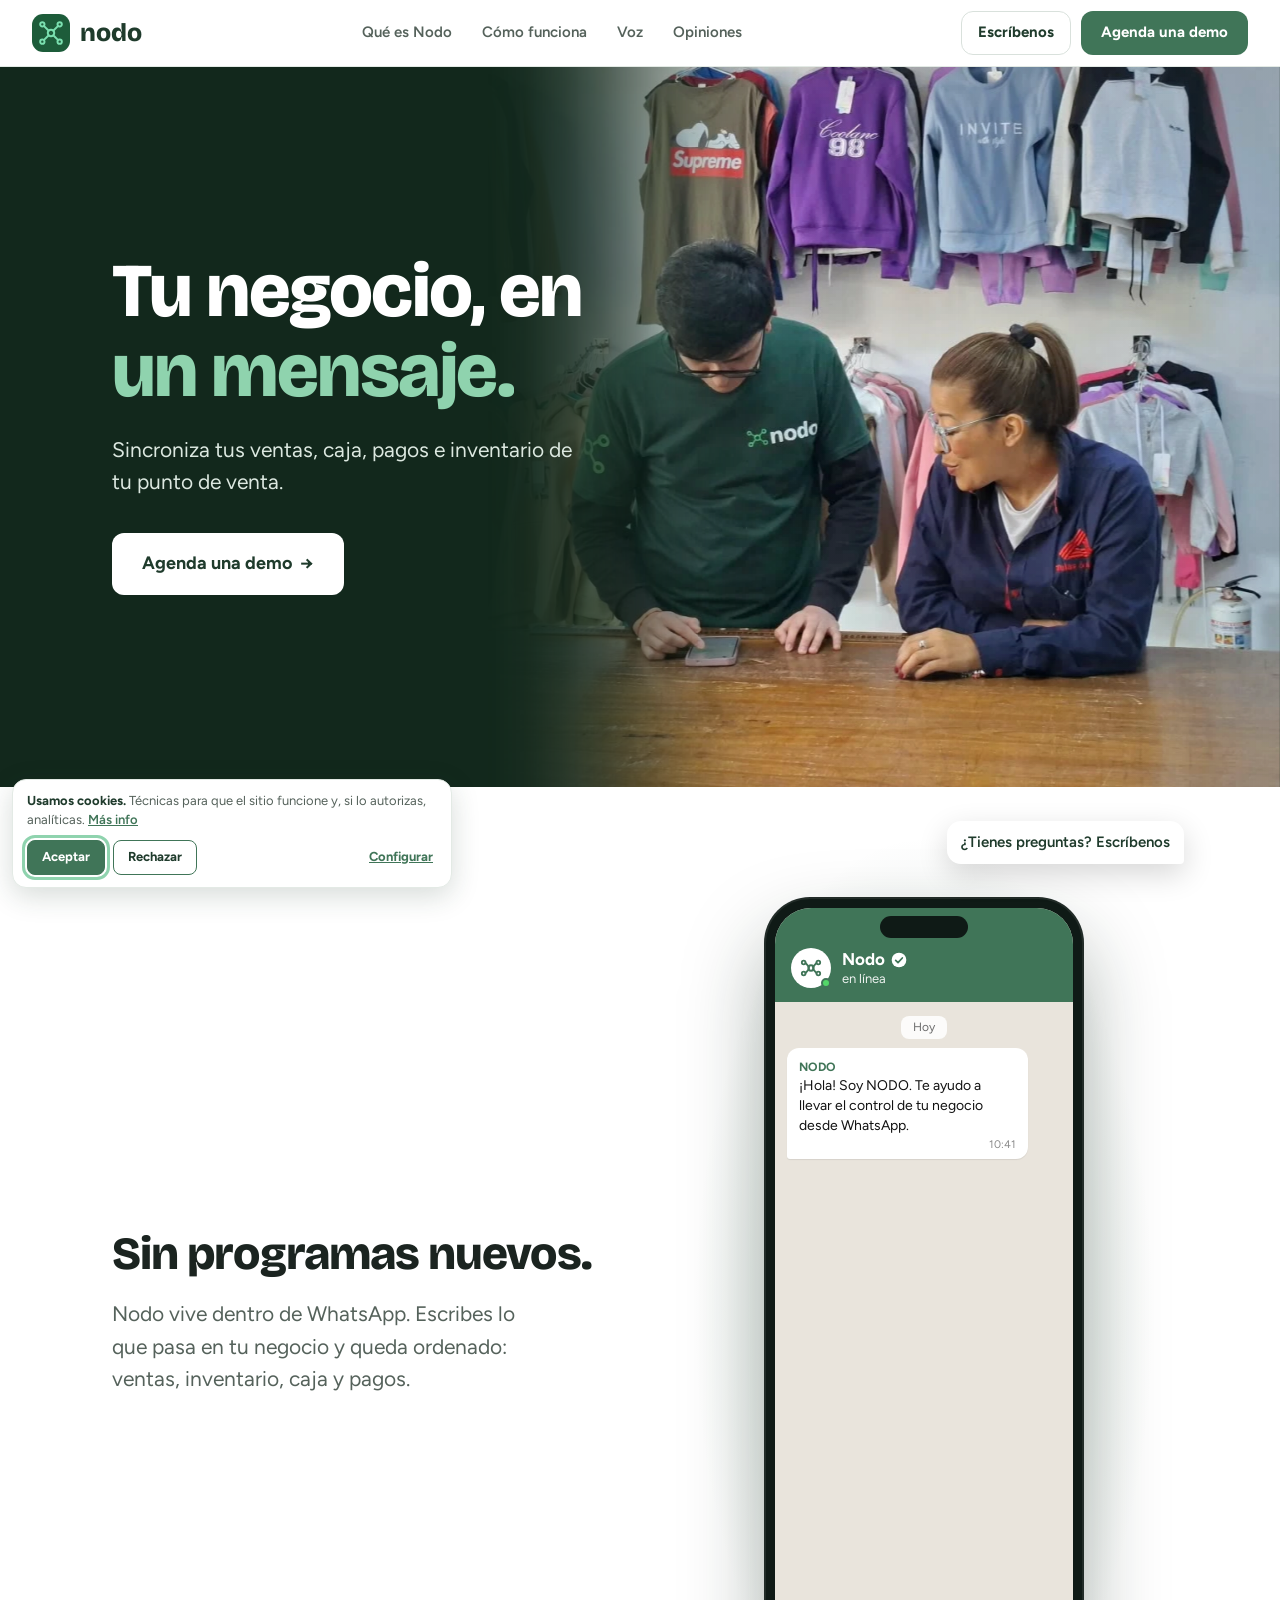
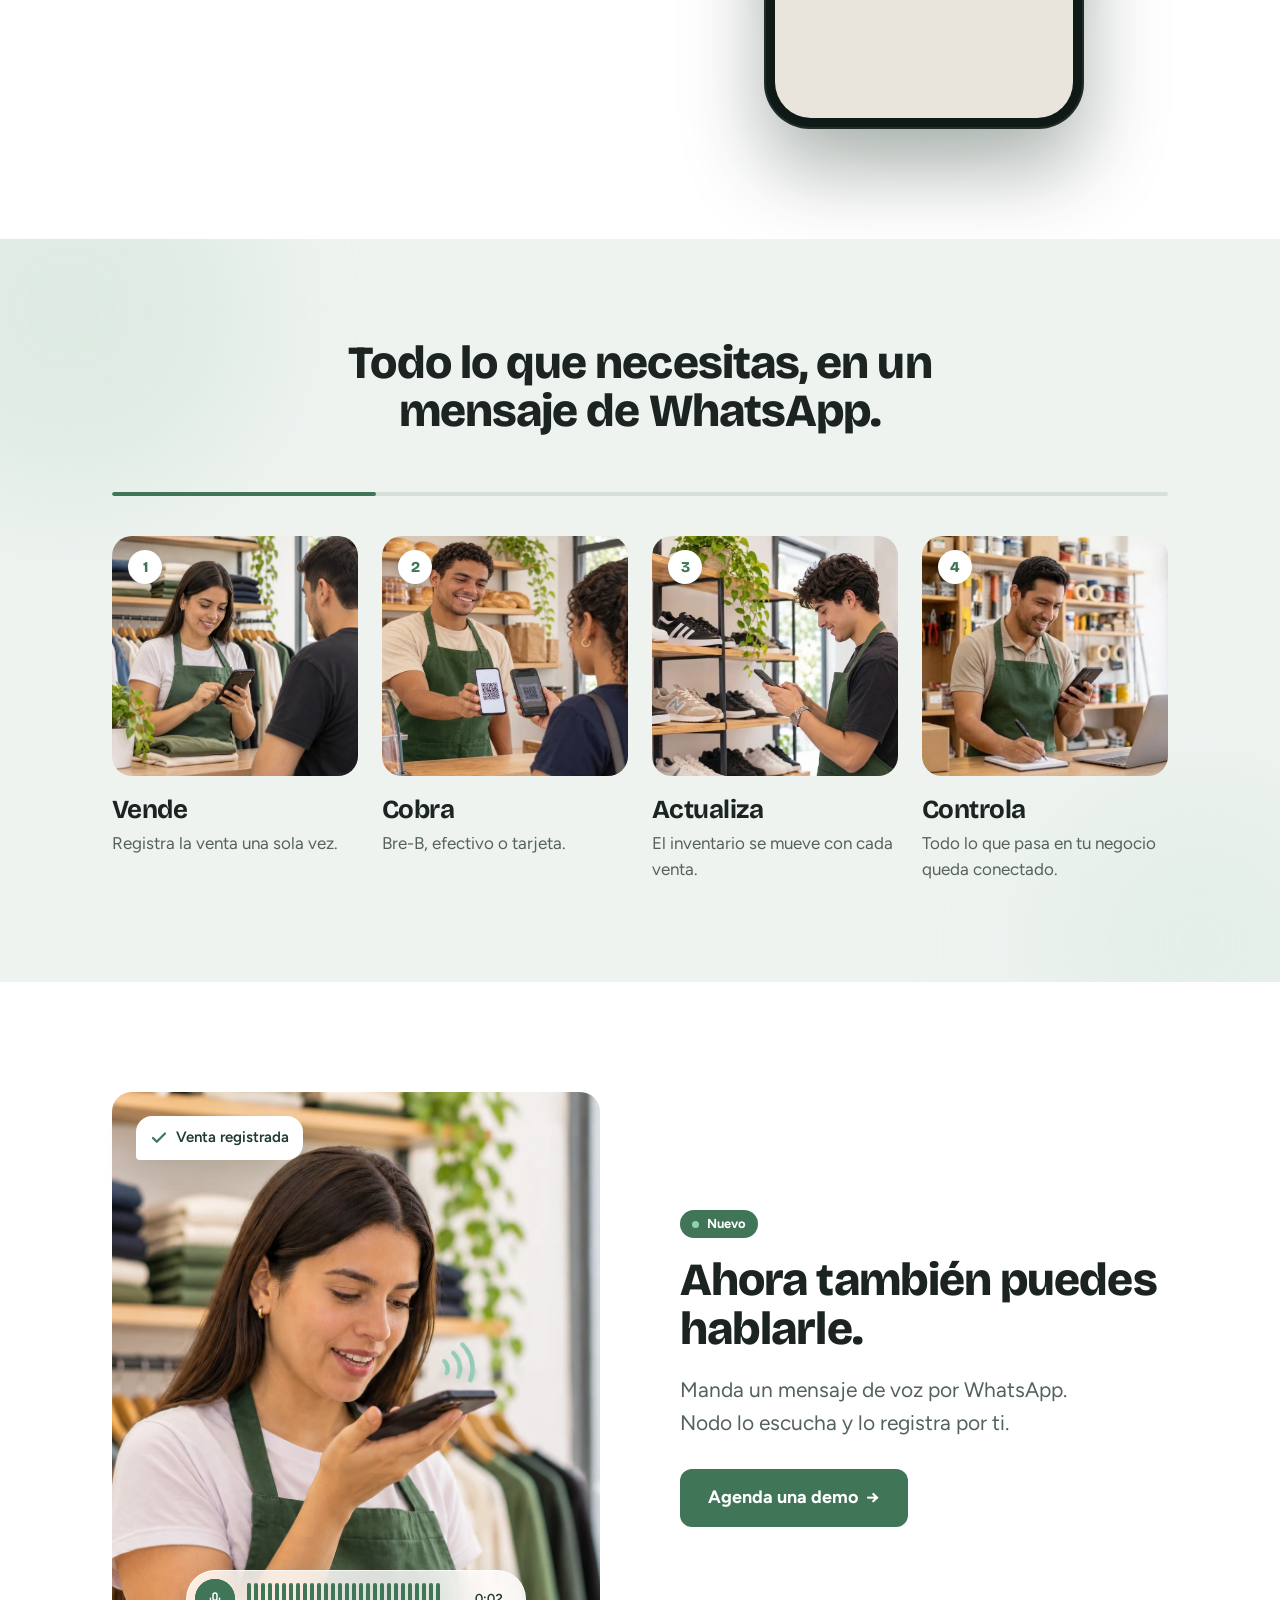
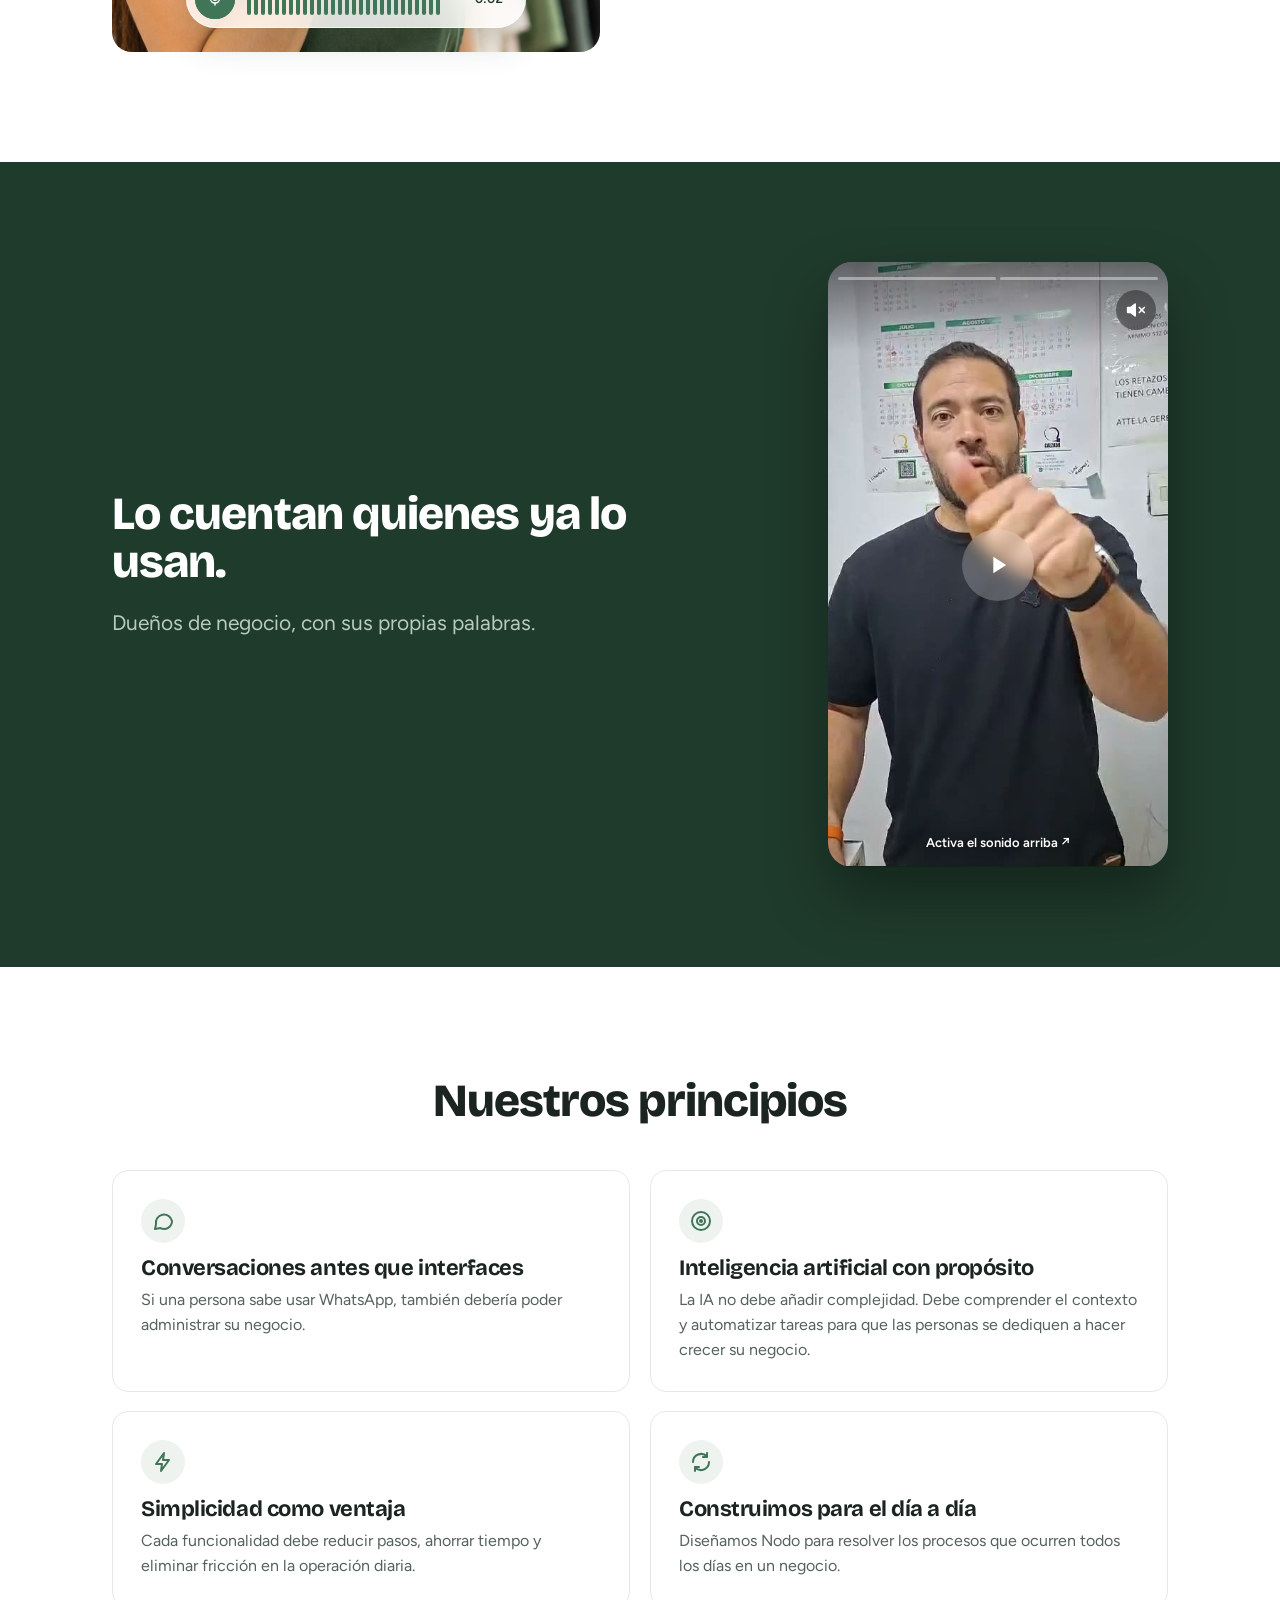
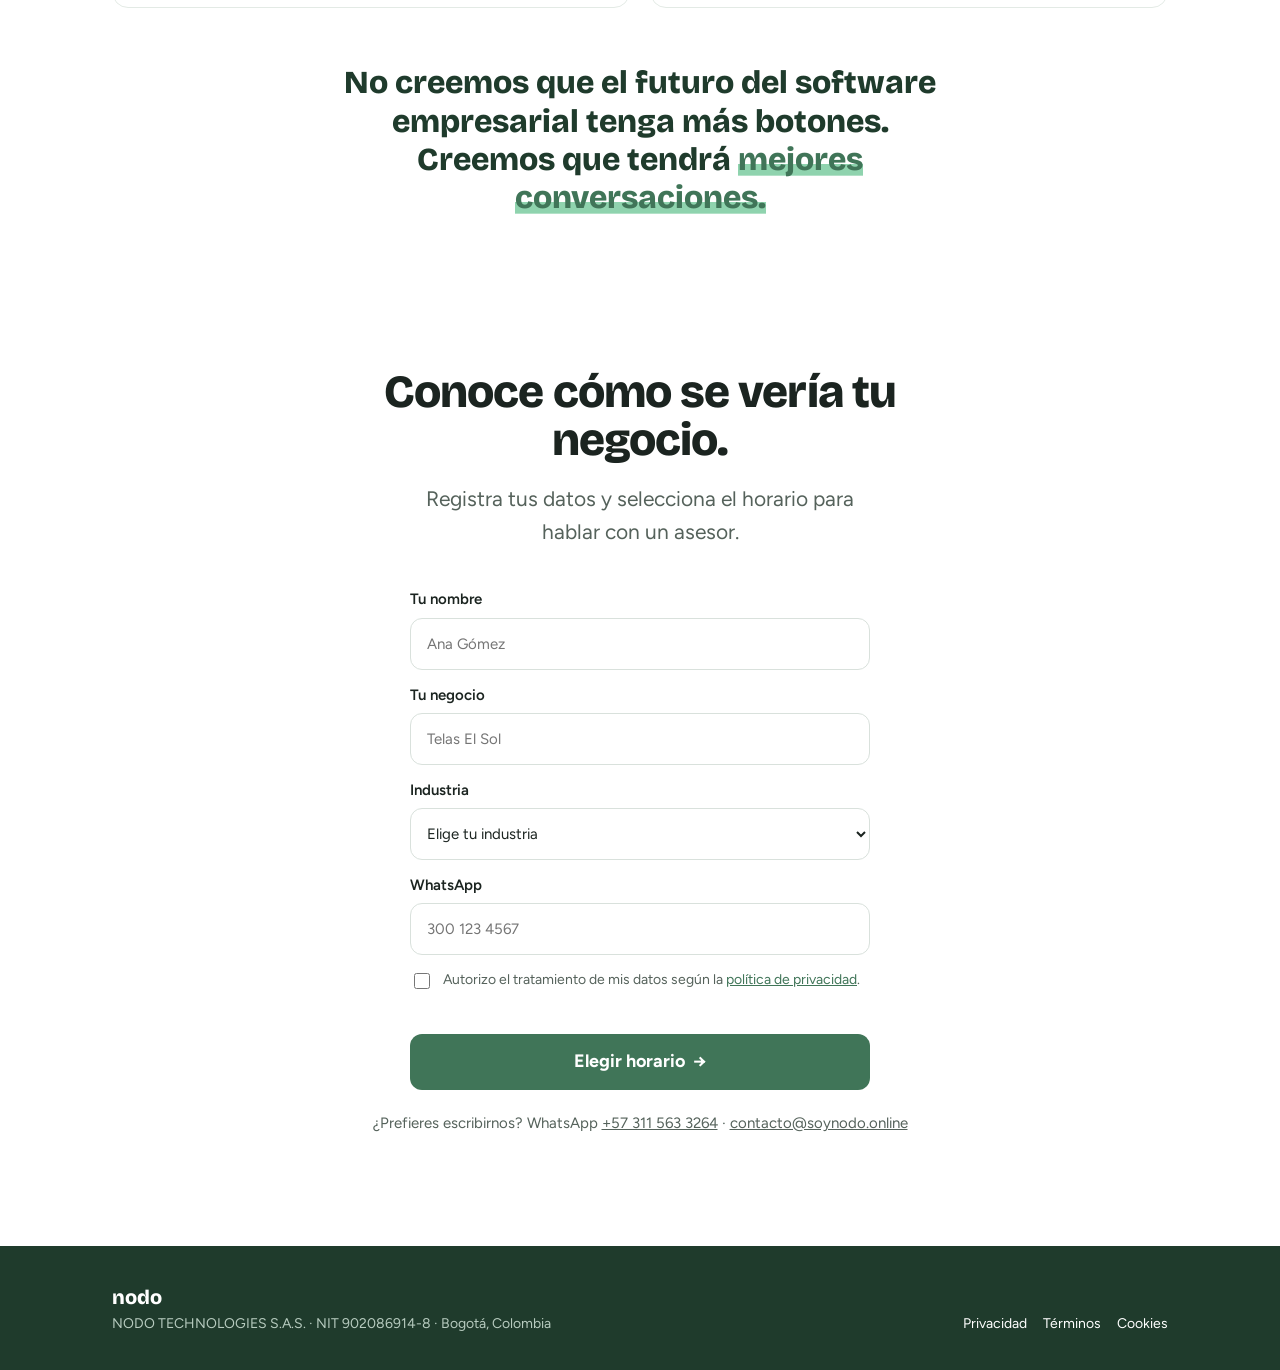
==== commit f8bbcb2d: "Se añade banner y enlace de cookies" ====
--- a/index.html
+++ b/index.html
@@ -633,6 +633,7 @@
     <div class="foot-links">
       <a href="privacidad.html">Privacidad</a>
       <a href="terminos.html">Términos</a>
+      <a href="#" data-cookies>Cookies</a>
     </div>
   </div>
 </footer>
@@ -892,5 +893,6 @@
   });
 })();
 </script>
+<script src="cookies.js"></script>
 </body>
 </html>
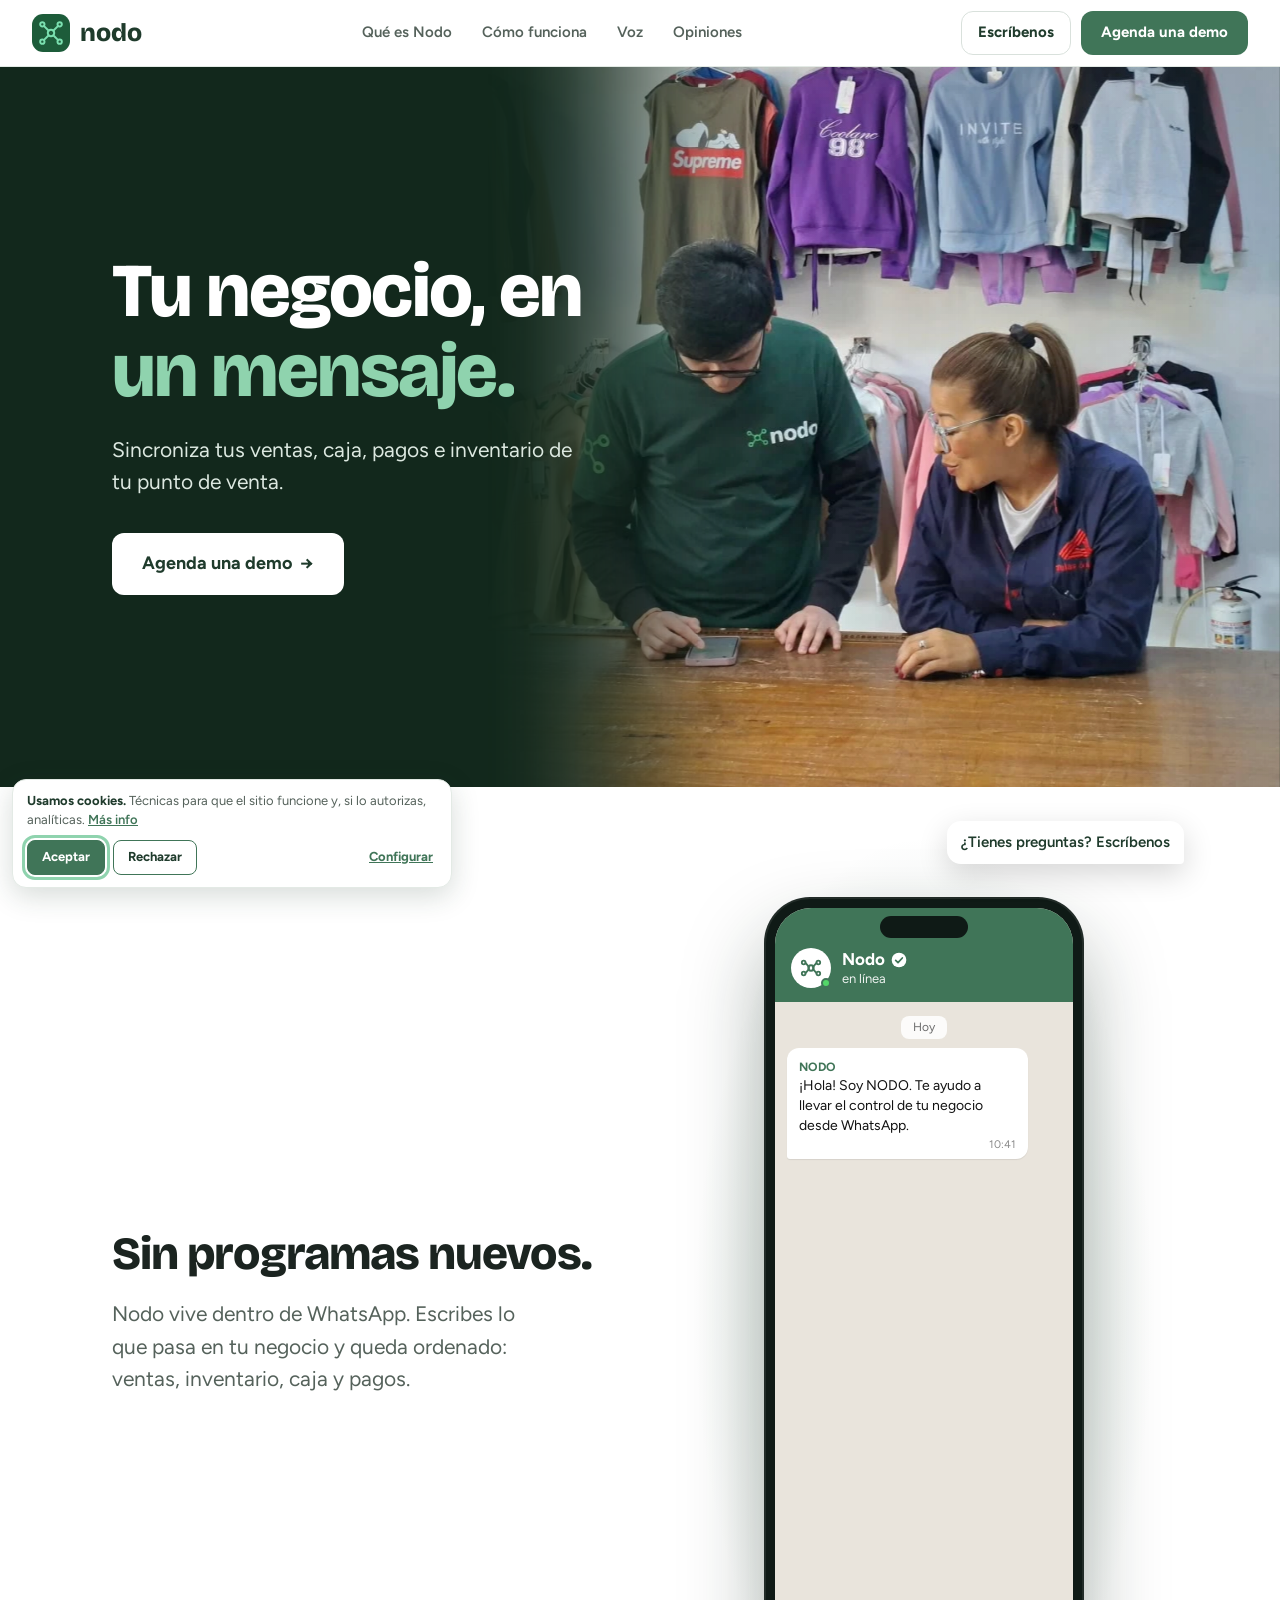
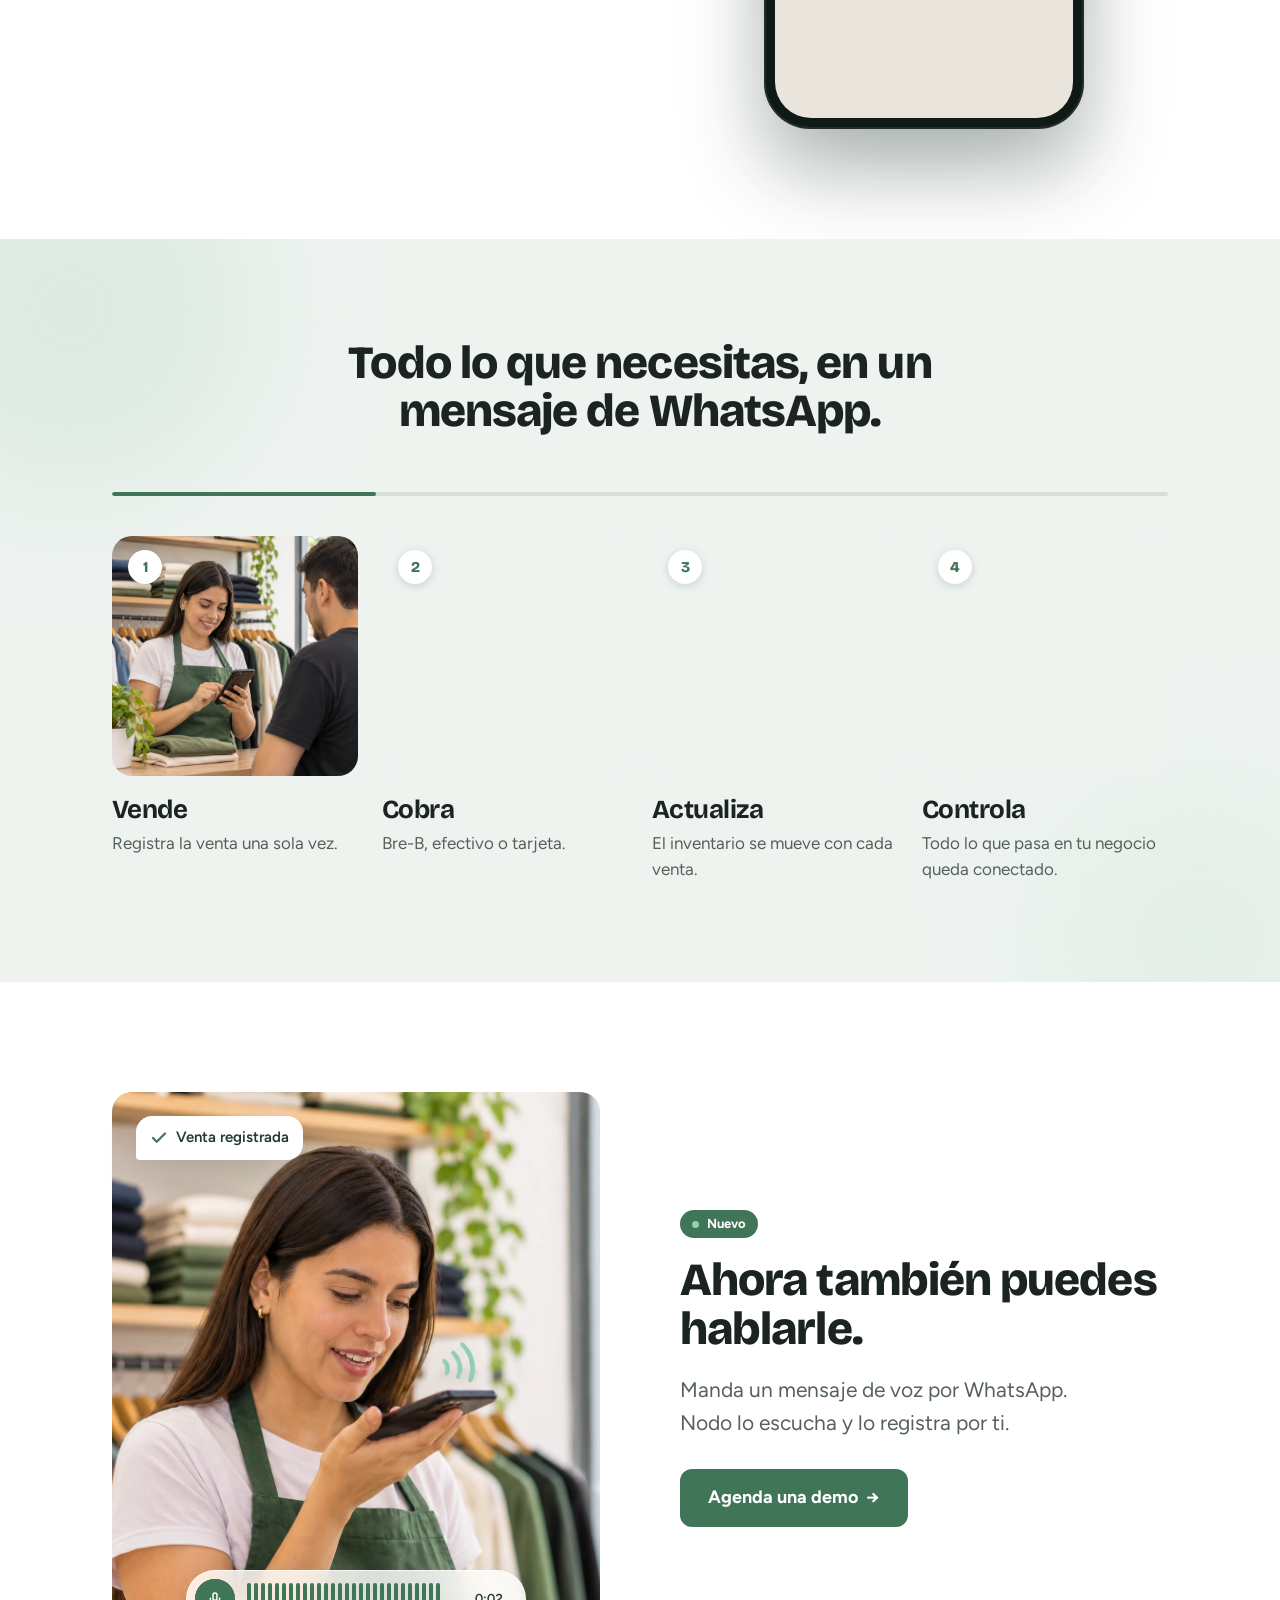
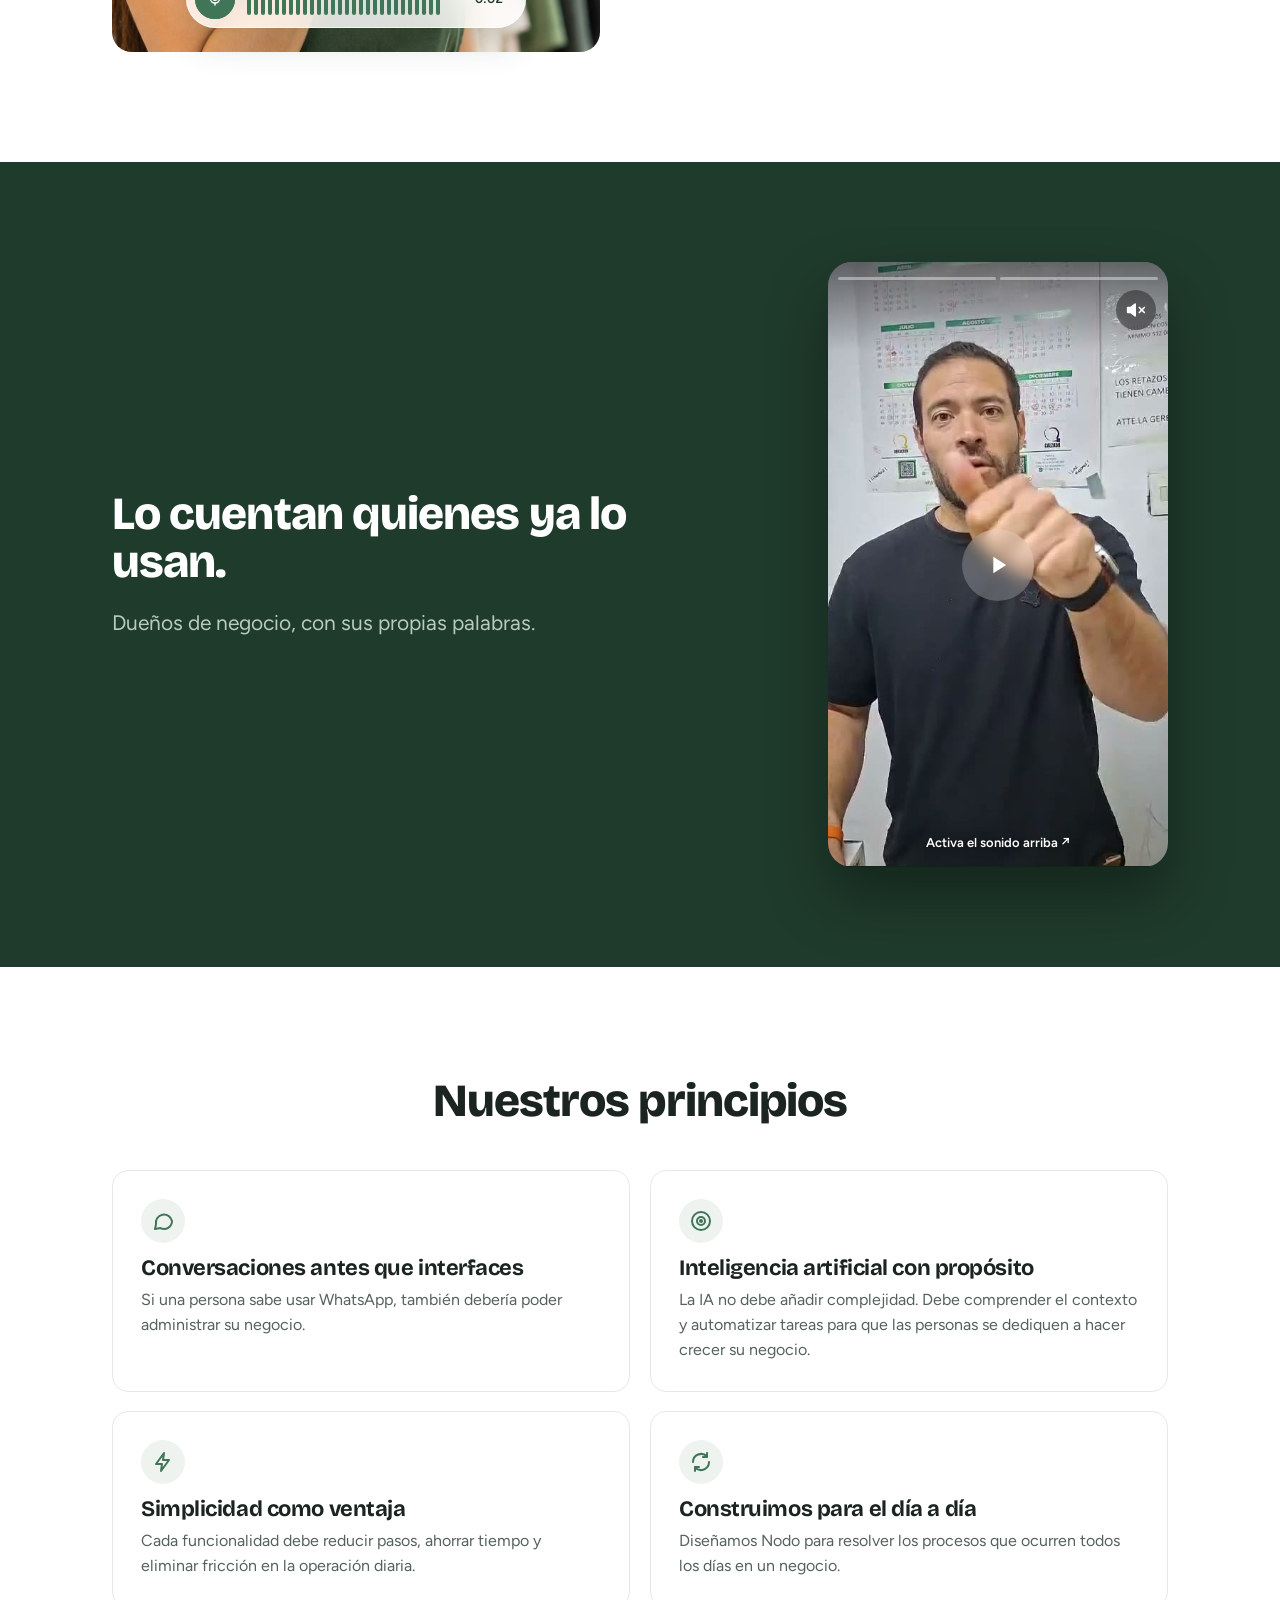
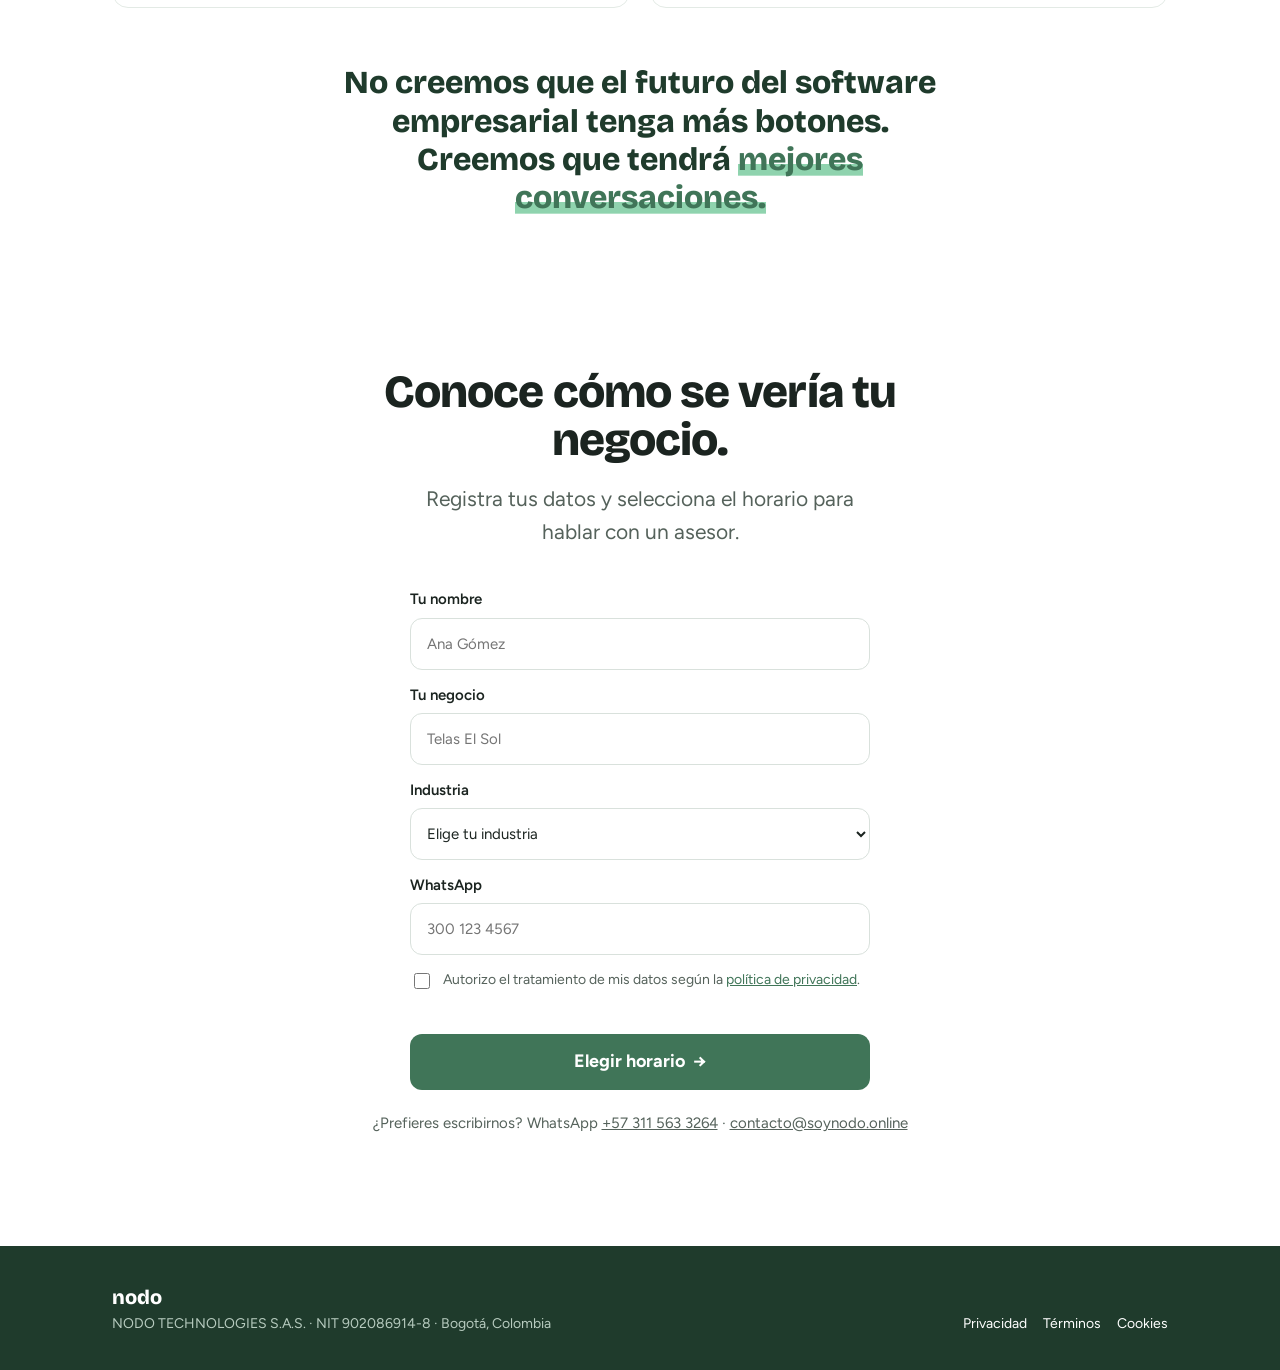
==== commit 7f4f9f1d: "Se quita la extensión .html para que no salga en la barra de búsqueda" ====
--- a/index.html
+++ b/index.html
@@ -607,7 +607,7 @@
         </select>
       </label>
       <label class="f rv" style="--d:4">WhatsApp<input type="tel" name="whatsapp" placeholder="300 123 4567" autocomplete="tel" inputmode="tel" required></label>
-      <label class="chk rv" style="--d:5"><input type="checkbox" name="acepto" required><span>Autorizo el tratamiento de mis datos según la <a href="privacidad.html">política de privacidad</a>.</span></label>
+      <label class="chk rv" style="--d:5"><input type="checkbox" name="acepto" required><span>Autorizo el tratamiento de mis datos según la <a href="privacidad">política de privacidad</a>.</span></label>
       <p class="form-err" id="formErr" role="alert"></p>
       <button type="submit" class="btn rv" style="--d:6">Elegir horario<span class="arr" aria-hidden="true">→</span></button>
       <p class="form-ok" id="formOk" role="status"><svg width="26" height="26" viewBox="0 0 24 24" fill="none" stroke="#407558" stroke-width="2.2" stroke-linecap="round" stroke-linejoin="round" aria-hidden="true"><circle cx="12" cy="12" r="10"/><polyline points="7 12.5 10.5 16 17 9"/></svg>Te llevamos a WhatsApp para elegir tu horario.</p>
@@ -631,8 +631,8 @@
   <div class="w">
     <div><span class="foot-logo">nodo</span><br>NODO TECHNOLOGIES S.A.S. · NIT 902086914-8 · Bogotá, Colombia</div>
     <div class="foot-links">
-      <a href="privacidad.html">Privacidad</a>
-      <a href="terminos.html">Términos</a>
+      <a href="privacidad">Privacidad</a>
+      <a href="terminos">Términos</a>
       <a href="#" data-cookies>Cookies</a>
     </div>
   </div>
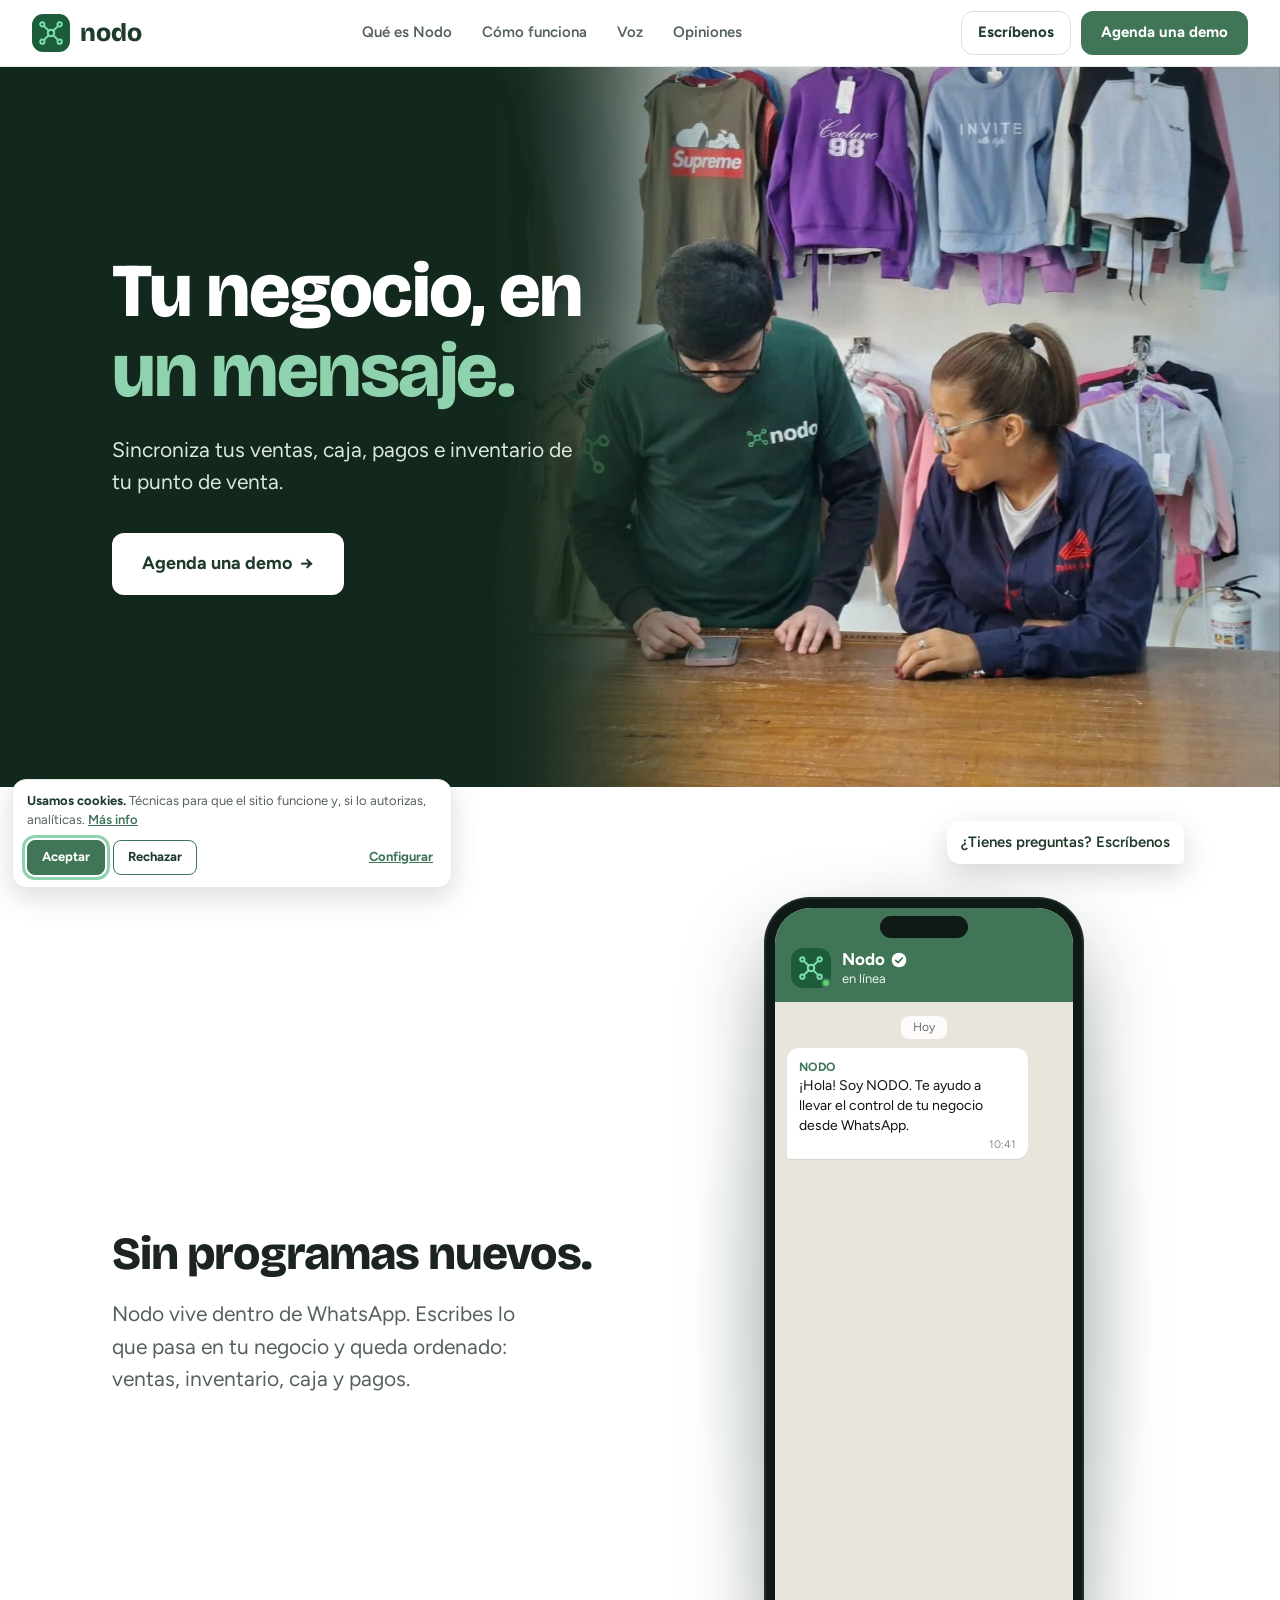
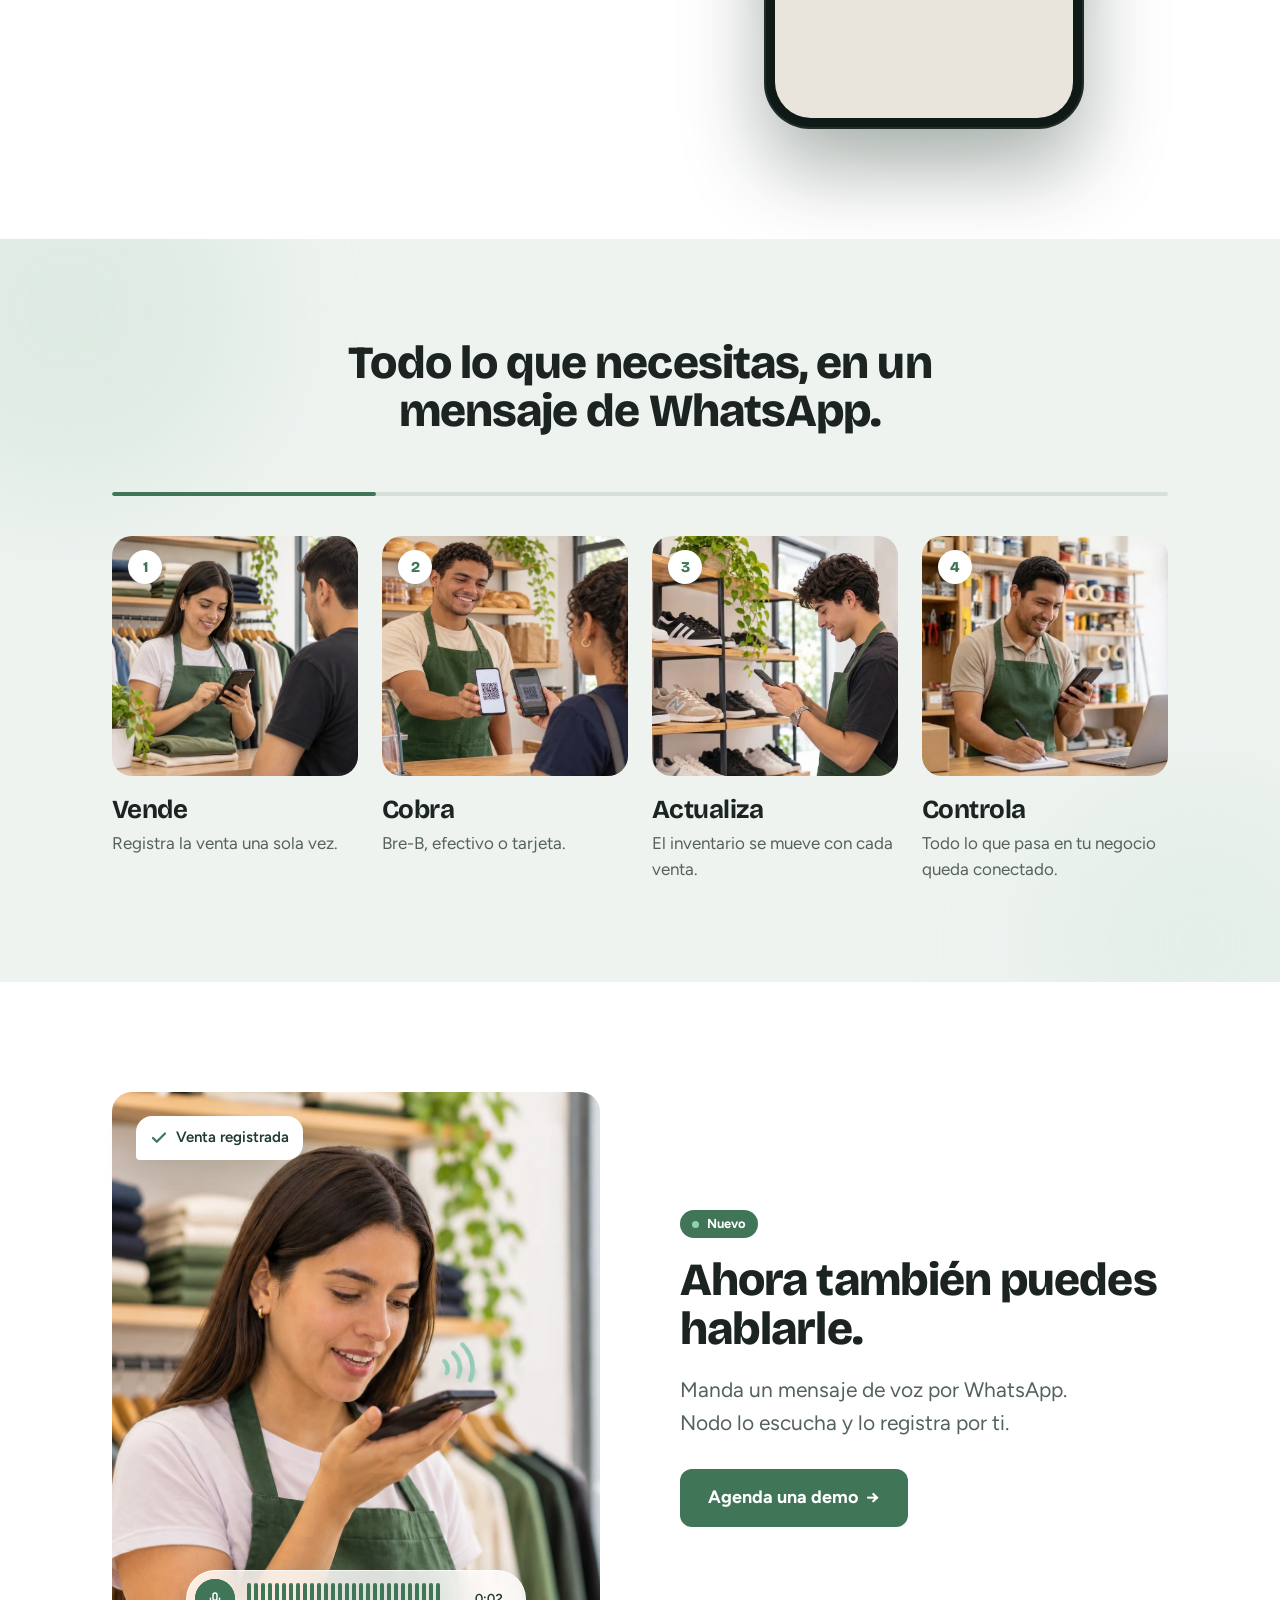
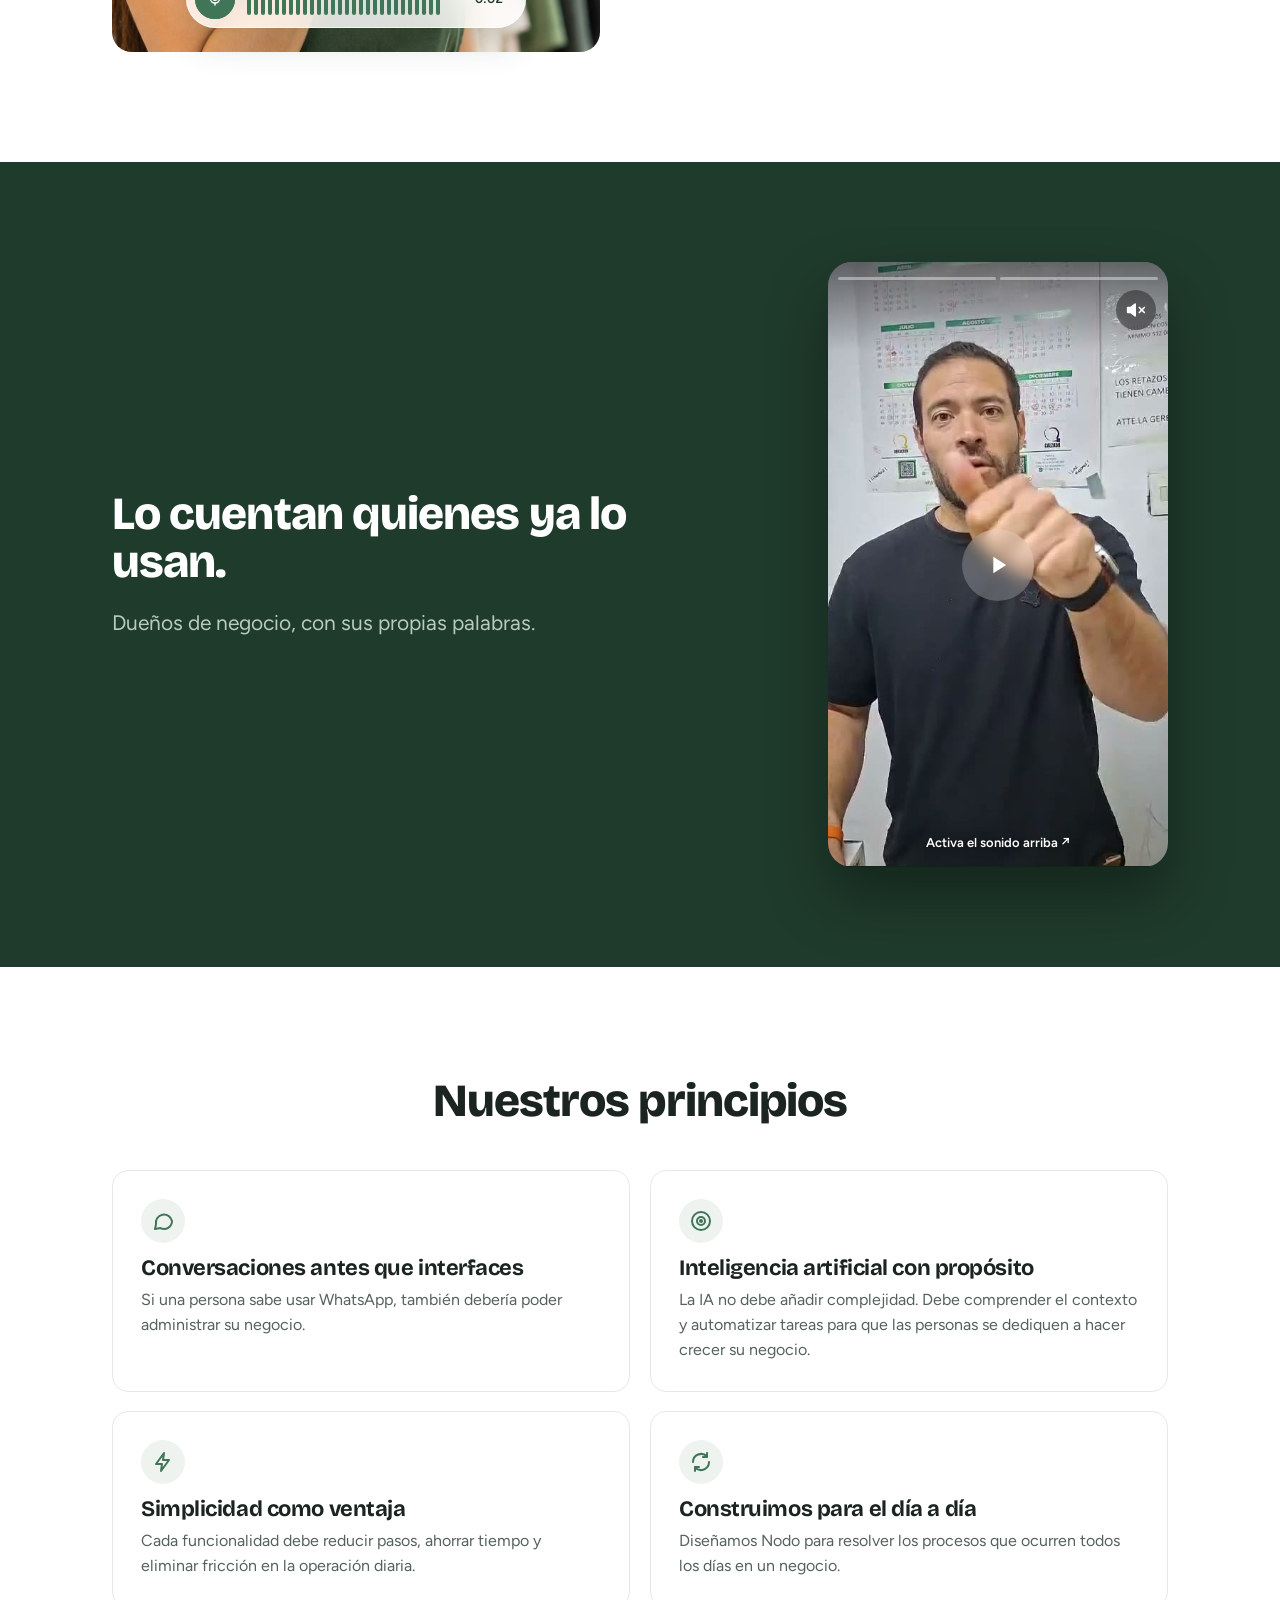
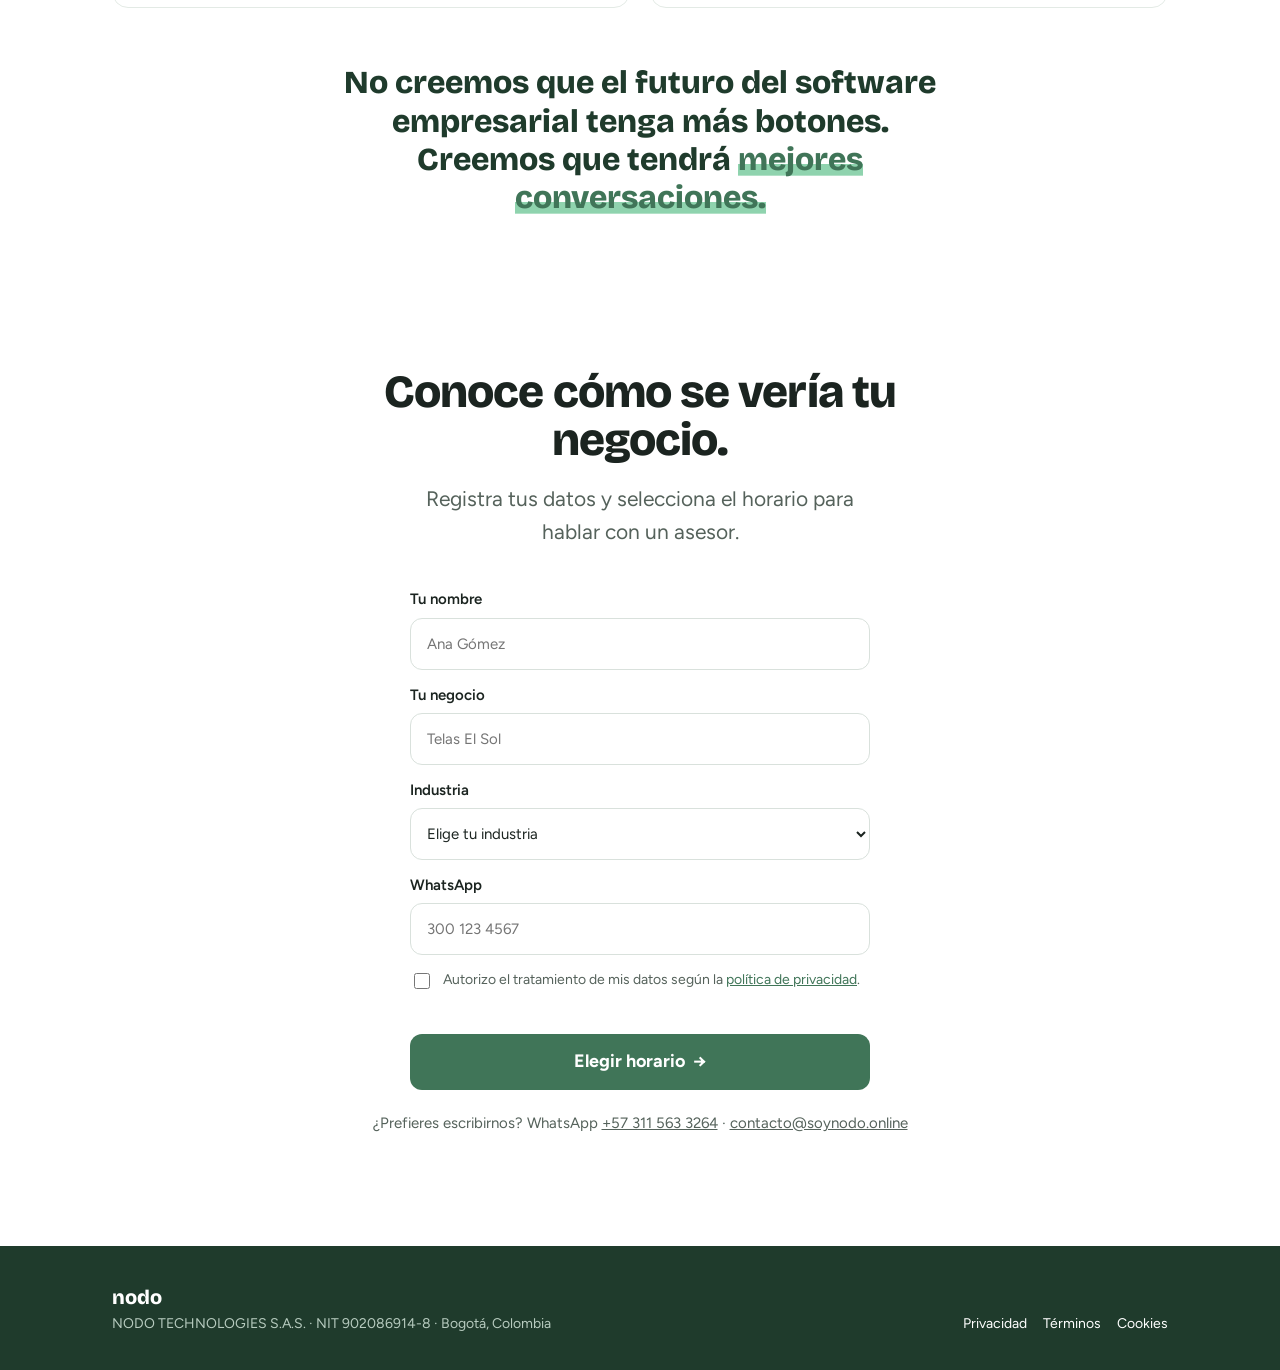
==== commit 41c160e3: "Se ajusta el icono del chat al logo actual y las imágenes de los 4 pasos en celular" ====
--- a/index.html
+++ b/index.html
@@ -152,7 +152,7 @@
 .phone-notch{position:absolute;top:19px;left:50%;margin-left:-44px;width:88px;height:22px;border-radius:12px;background:#0F1A16;z-index:2}
 .phone-scr{border-radius:36px;overflow:hidden;background:#E9E4DC}
 .chat-hdr{background:var(--verde);color:#fff;padding:40px 16px 14px;display:flex;align-items:center;gap:11px}
-.chat-av{position:relative;width:40px;height:40px;border-radius:50%;background:#fff;display:flex;align-items:center;justify-content:center;flex-shrink:0}
+.chat-av{position:relative;width:40px;height:40px;border-radius:12px;background:#1D5C3A;display:flex;align-items:center;justify-content:center;flex-shrink:0}
 .chat-av::after{content:'';position:absolute;right:0;bottom:0;width:10px;height:10px;border-radius:50%;background:#53D769;border:2px solid var(--verde)}
 .chat-hdr b{font-size:17px;display:flex;align-items:center;gap:6px}
 .chat-hdr .st{font-size:13px;opacity:.9;display:block;min-height:1.25em}
@@ -354,7 +354,8 @@
   .replay{right:50%;transform:translateX(50%);bottom:-58px}
   .replay:hover{transform:translateX(50%) translateY(-2px)}
   .feats{grid-template-columns:1fr;gap:32px}
-  .feat .ph{height:200px}
+  .feat .ph{height:auto;aspect-ratio:4/3}
+  .feat:nth-child(1) .ph img{object-position:50% 30%}
   .voz-wrap{order:2}
   .voz-ph{height:400px}
   .vnote{bottom:14px;width:calc(100% - 28px)}
@@ -439,7 +440,7 @@
         <div class="phone-notch"></div>
         <div class="phone-scr">
           <div class="chat-hdr">
-            <span class="chat-av"><svg width="22" height="22" viewBox="0 0 24 24" fill="none" stroke="#407558" stroke-width="2" stroke-linecap="round" aria-hidden="true"><circle cx="12" cy="12" r="3"/><circle cx="4" cy="6" r="2"/><circle cx="20" cy="6" r="2"/><circle cx="4" cy="18" r="2"/><circle cx="20" cy="18" r="2"/><line x1="6" y1="6.5" x2="10" y2="11"/><line x1="18" y1="6.5" x2="14" y2="11"/><line x1="6" y1="17.5" x2="10" y2="13"/><line x1="18" y1="17.5" x2="14" y2="13"/></svg></span>
+            <span class="chat-av"><svg width="26" height="26" viewBox="0 0 24 24" fill="none" stroke="#7BE0B0" stroke-width="1.8" stroke-linecap="round" aria-hidden="true"><circle cx="12" cy="12" r="3"/><circle cx="4" cy="4" r="2"/><circle cx="20" cy="4" r="2"/><circle cx="4" cy="20" r="2"/><circle cx="20" cy="20" r="2"/><line x1="5.6" y1="5.6" x2="9.9" y2="9.9"/><line x1="18.4" y1="5.6" x2="14.1" y2="9.9"/><line x1="5.6" y1="18.4" x2="9.9" y2="14.1"/><line x1="18.4" y1="18.4" x2="14.1" y2="14.1"/></svg></span>
             <div style="line-height:1.25">
               <b>Nodo <svg width="16" height="16" viewBox="0 0 24 24" aria-hidden="true"><circle cx="12" cy="12" r="11" fill="#fff"/><polyline points="7 12.5 10.5 16 17 9" fill="none" stroke="#407558" stroke-width="2.6" stroke-linecap="round" stroke-linejoin="round"/></svg></b>
               <span class="st" id="chatStatus">en línea</span>
